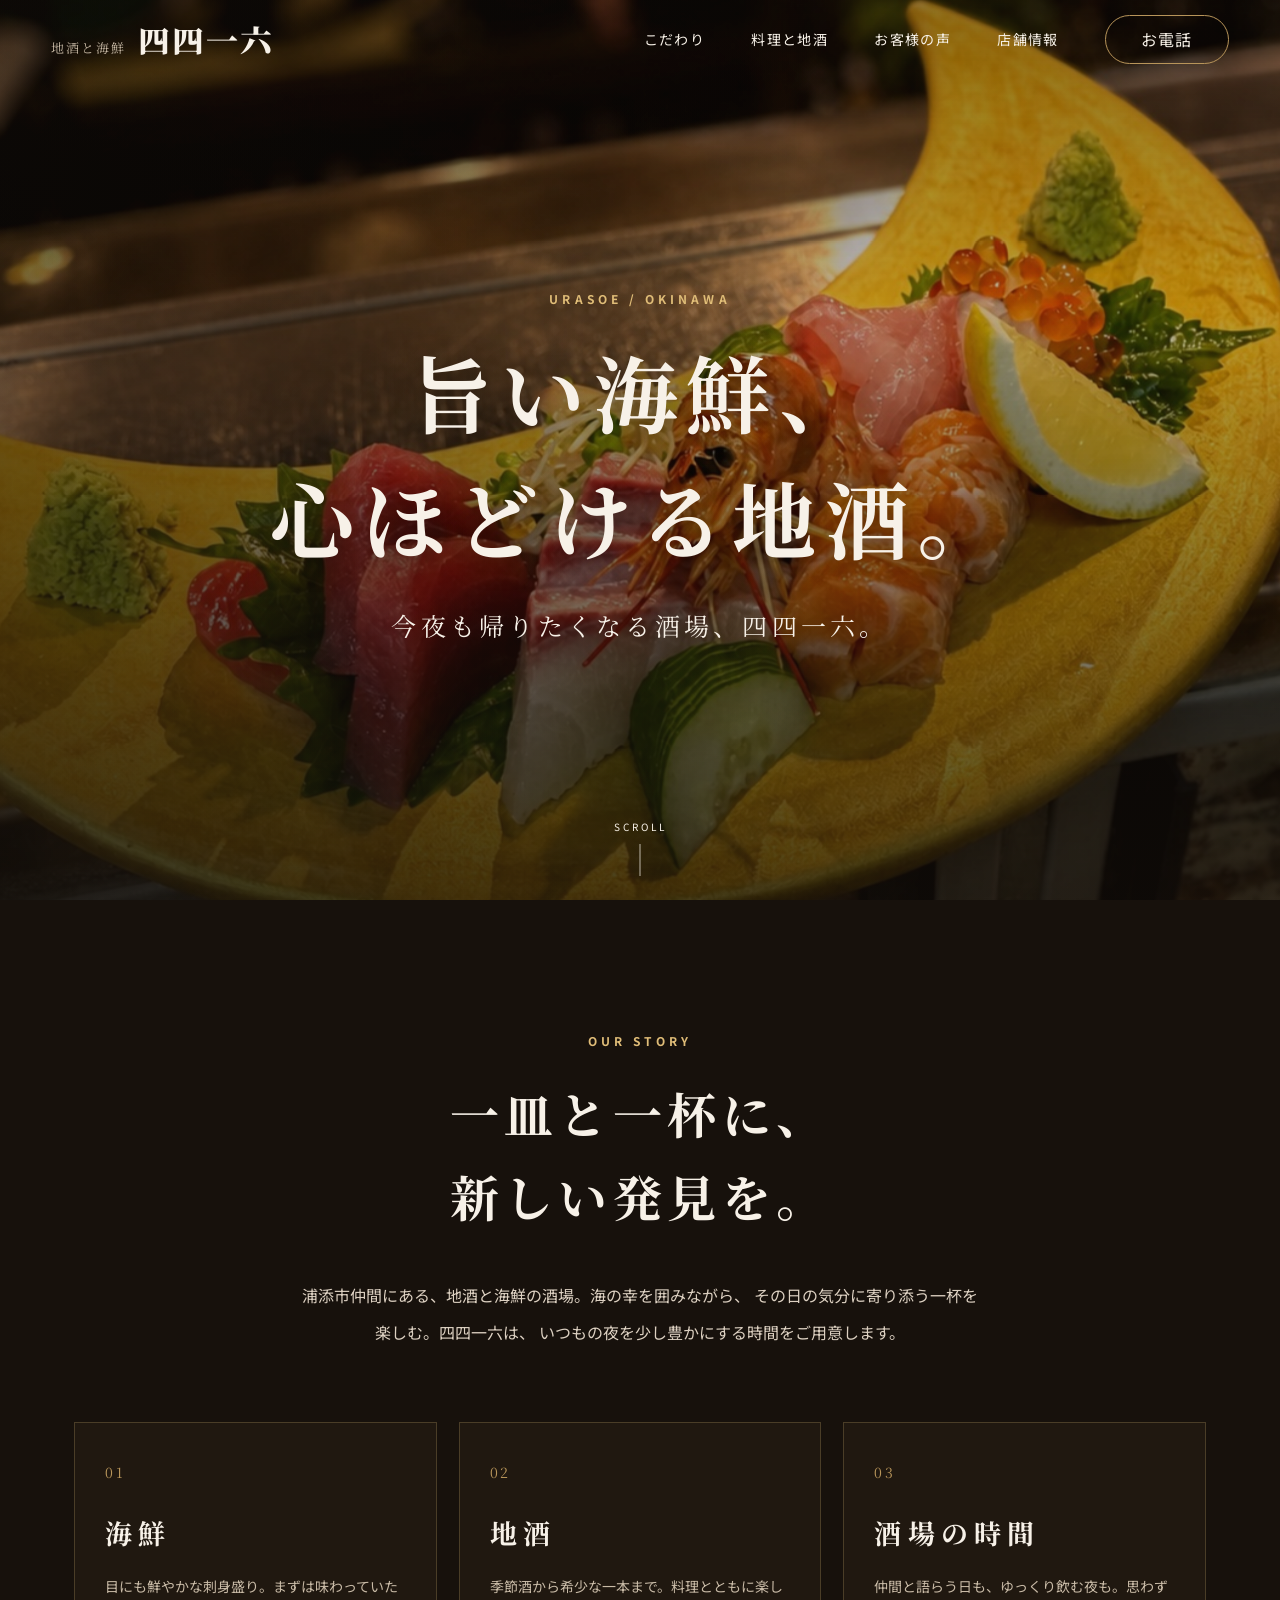
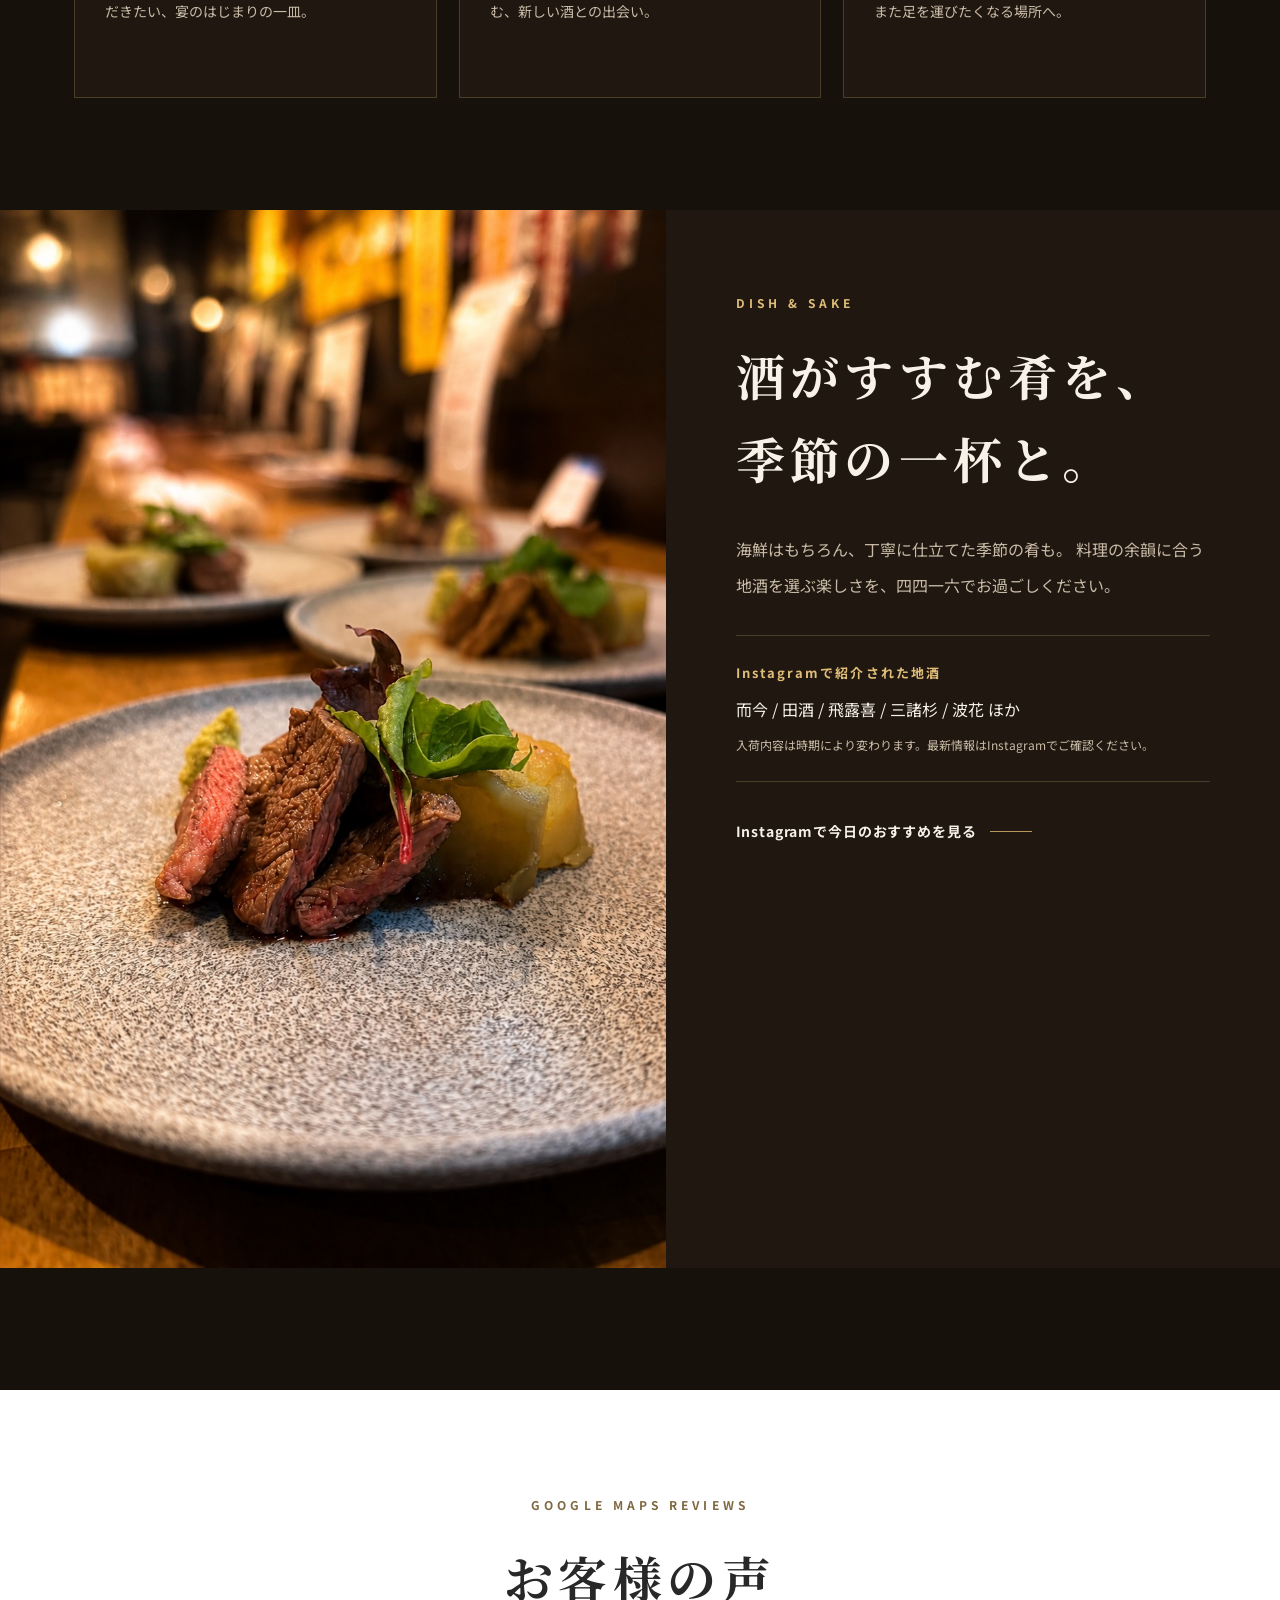
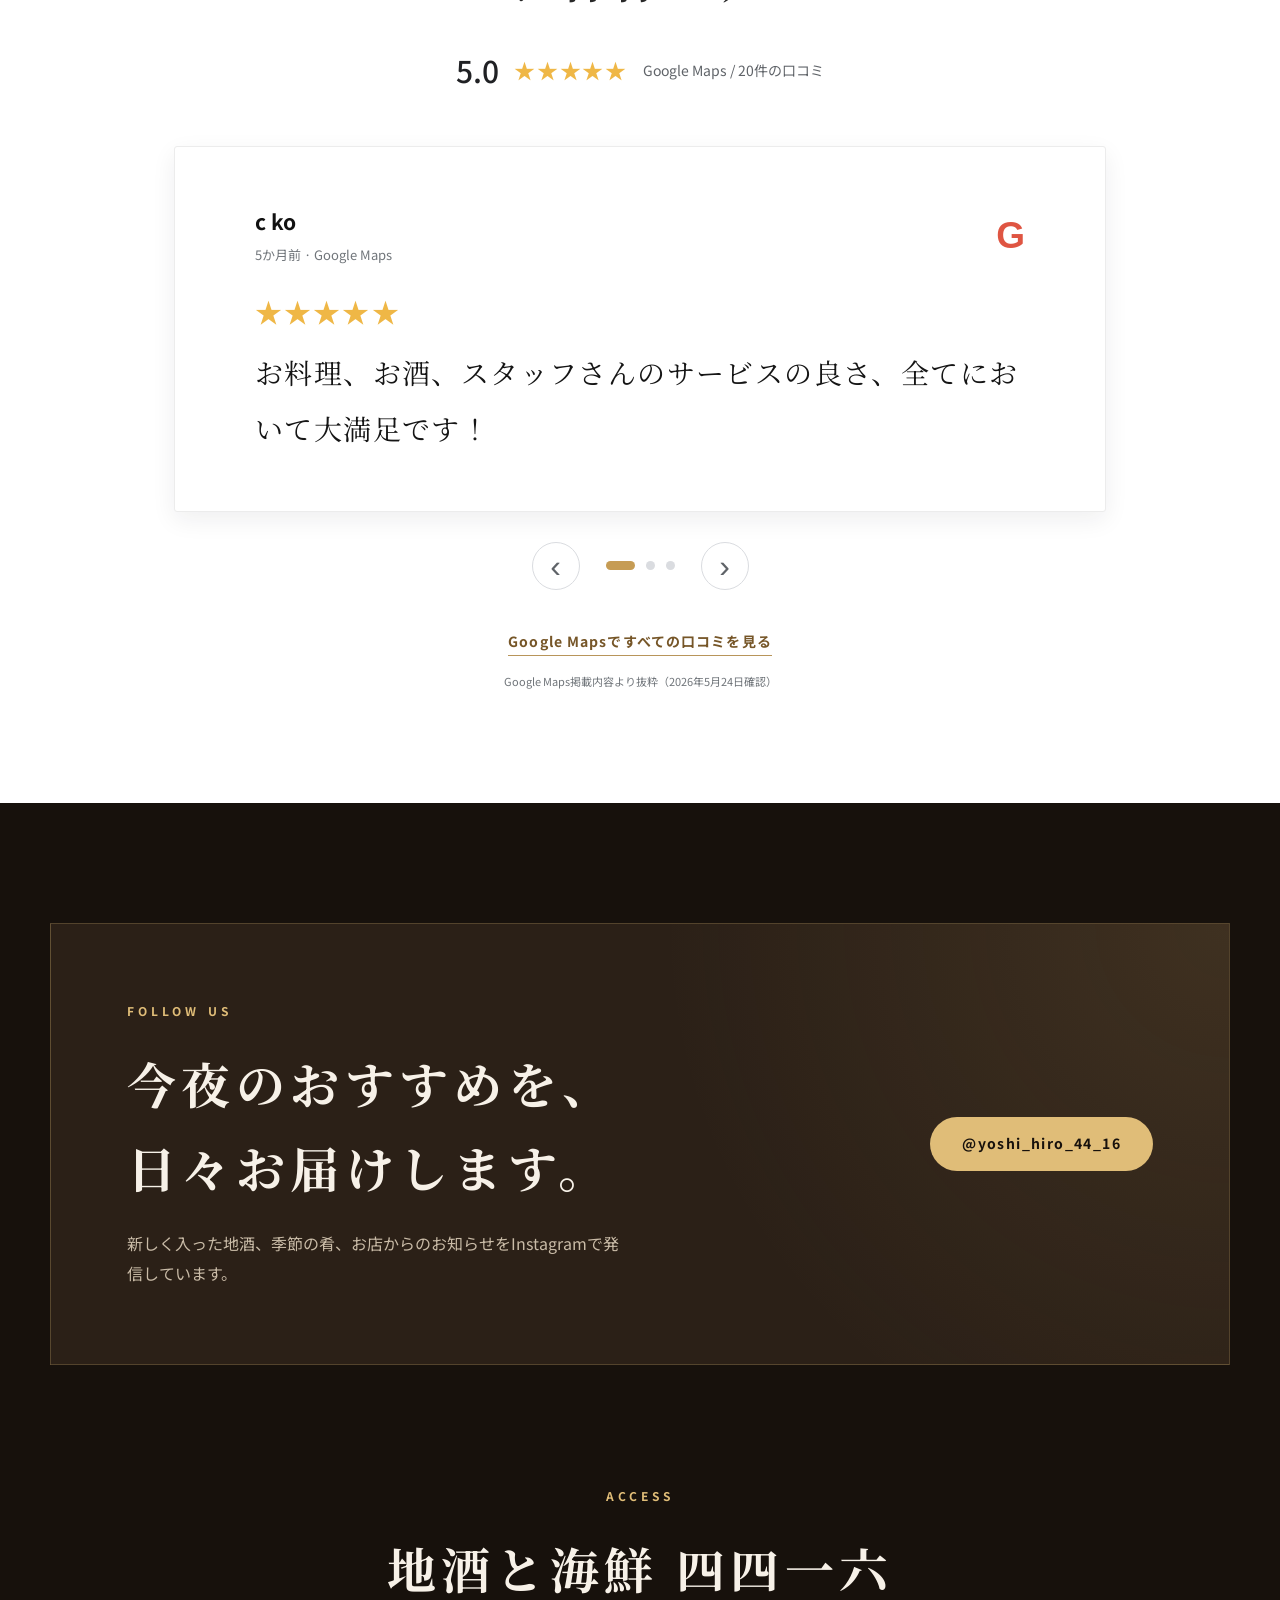
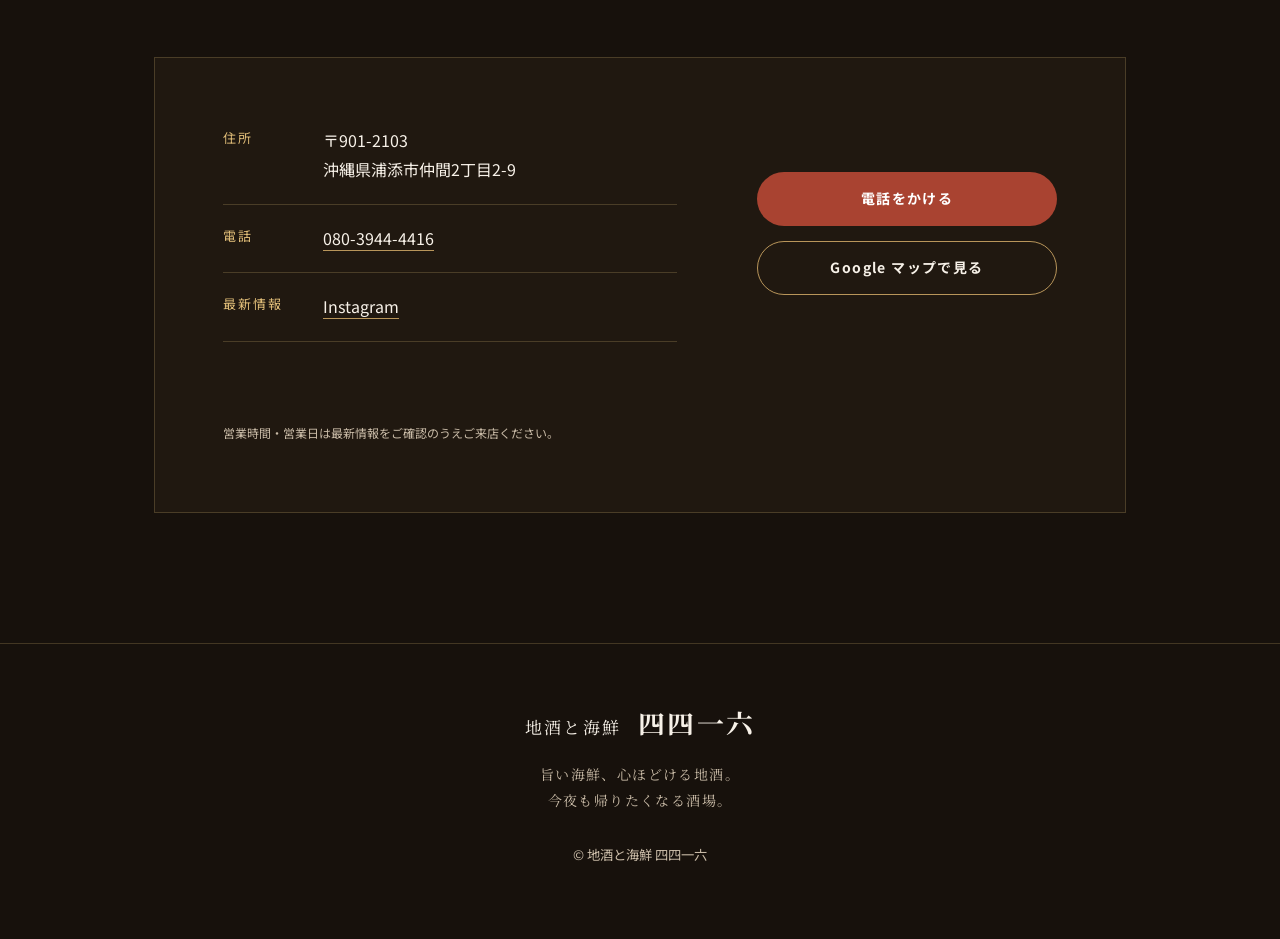
==== index.html @ d677a32a "Update index.html" ====
<!doctype html>
<html lang="ja">
  <head>
    <meta charset="utf-8">
    <meta name="viewport" content="width=device-width, initial-scale=1">
    <meta name="theme-color" content="#17110c">
    <meta
      name="description"
      content="沖縄県浦添市仲間の酒場、地酒と海鮮 四四一六。旨い海鮮、心ほどける地酒。今夜も帰りたくなる酒場。"
    >
    <title>地酒と海鮮 四四一六 | 浦添の酒場</title>
    <link rel="preconnect" href="https://fonts.googleapis.com">
    <link rel="preconnect" href="https://fonts.gstatic.com" crossorigin>
    <link
      href="https://fonts.googleapis.com/css2?family=Noto+Sans+JP:wght@400;500;700&family=Noto+Serif+JP:wght@500;700;900&display=swap"
      rel="stylesheet"
    >
    <link rel="stylesheet" href="styles.css">
    <script defer src="script.js"></script>
    <script type="application/ld+json">
      {
        "@context": "https://schema.org",
        "@type": "Restaurant",
        "name": "地酒と海鮮 四四一六",
        "telephone": "080-3944-4416",
        "address": {
          "@type": "PostalAddress",
          "postalCode": "901-2103",
          "addressRegion": "沖縄県",
          "addressLocality": "浦添市",
          "streetAddress": "仲間2丁目2-9"
        },
        "servesCuisine": ["居酒屋", "海鮮料理"],
        "sameAs": ["https://www.instagram.com/yoshi_hiro_44_16/"]
      }
    </script>
  </head>
  <body>
    <header class="site-header" data-header>
      <a class="brand" href="#top" aria-label="地酒と海鮮 四四一六 トップへ">
        <span class="brand-small">地酒と海鮮</span>
        <span class="brand-name">四四一六</span>
      </a>
      <nav class="desktop-nav" aria-label="主要メニュー">
        <a href="#kodawari">こだわり</a>
        <a href="#dish">料理と地酒</a>
        <a href="#reviews">お客様の声</a>
        <a href="#access">店舗情報</a>
      </nav>
      <a class="header-call" href="tel:08039444416">お電話</a>
    </header>

    <main id="top">
      <section class="hero" aria-label="地酒と海鮮 四四一六">
        <div class="hero-media" role="img" aria-label="海鮮の刺身盛り合わせ"></div>
        <div class="hero-overlay"></div>
        <div class="hero-content">
          <p class="hero-eyebrow">URASOE / OKINAWA</p>
          <h1>
            <span>旨い海鮮、</span>
            <span>心ほどける地酒。</span>
          </h1>
          <p class="hero-lead">
            今夜も帰りたくなる酒場、<br class="mobile-only">四四一六。
          </p>
        </div>
        <a class="scroll-cue" href="#kodawari">SCROLL<span></span></a>
      </section>

      <section class="intro" id="kodawari">
        <div class="section-heading reveal">
          <p class="overline">OUR STORY</p>
          <h2>一皿と一杯に、<br>新しい発見を。</h2>
        </div>
        <p class="intro-text reveal">
          浦添市仲間にある、地酒と海鮮の酒場。海の幸を囲みながら、
          その日の気分に寄り添う一杯を楽しむ。四四一六は、
          いつもの夜を少し豊かにする時間をご用意します。
        </p>
        <div class="promise-grid">
          <article class="promise reveal">
            <span class="promise-number">01</span>
            <h3>海鮮</h3>
            <p>目にも鮮やかな刺身盛り。まずは味わっていただきたい、宴のはじまりの一皿。</p>
          </article>
          <article class="promise reveal">
            <span class="promise-number">02</span>
            <h3>地酒</h3>
            <p>季節酒から希少な一本まで。料理とともに楽しむ、新しい酒との出会い。</p>
          </article>
          <article class="promise reveal">
            <span class="promise-number">03</span>
            <h3>酒場の時間</h3>
            <p>仲間と語らう日も、ゆっくり飲む夜も。思わずまた足を運びたくなる場所へ。</p>
          </article>
        </div>
      </section>

      <section class="signature" id="dish">
        <div class="signature-image reveal">
          <img src="feature-dish.jpg" alt="温かな店内で提供される季節の一皿" loading="lazy">
        </div>
        <div class="signature-copy reveal">
          <p class="overline">DISH & SAKE</p>
          <h2>酒がすすむ肴を、<br>季節の一杯と。</h2>
          <p>
            海鮮はもちろん、丁寧に仕立てた季節の肴も。
            料理の余韻に合う地酒を選ぶ楽しさを、四四一六でお過ごしください。
          </p>
          <div class="sake-note">
            <p class="note-title">Instagramで紹介された地酒</p>
            <p>而今 / 田酒 / 飛露喜 / 三諸杉 / 波花 ほか</p>
            <small>入荷内容は時期により変わります。最新情報はInstagramでご確認ください。</small>
          </div>
          <a
            class="text-link"
            href="https://www.instagram.com/yoshi_hiro_44_16/"
            target="_blank"
            rel="noreferrer"
          >Instagramで今日のおすすめを見る</a>
        </div>
      </section>

      <section class="reviews" id="reviews">
        <div class="section-heading reveal">
          <p class="overline">GOOGLE MAPS REVIEWS</p>
          <h2>お客様の声</h2>
          <div class="review-rating" aria-label="Google マップの評価 5.0、20件の口コミ">
            <strong>5.0</strong>
            <span class="stars" aria-hidden="true">★★★★★</span>
            <span>Google Maps / 20件の口コミ</span>
          </div>
        </div>
        <div class="review-carousel reveal" data-carousel>
          <div class="review-slides" aria-live="polite">
            <article class="review-card is-active" data-slide aria-hidden="false">
              <div class="review-card-header">
                <div>
                  <p class="reviewer">c ko</p>
                  <p class="review-meta">5か月前 · Google Maps</p>
                </div>
                <span class="google-mark" aria-label="Google">G</span>
              </div>
              <p class="review-stars" aria-label="5つ星">★★★★★</p>
              <blockquote>
                お料理、お酒、スタッフさんのサービスの良さ、全てにおいて大満足です！
              </blockquote>
            </article>
            <article class="review-card" data-slide aria-hidden="true">
              <div class="review-card-header">
                <div>
                  <p class="reviewer">N S</p>
                  <p class="review-meta">4か月前 · Google Maps</p>
                </div>
                <span class="google-mark" aria-label="Google">G</span>
              </div>
              <p class="review-stars" aria-label="5つ星">★★★★★</p>
              <blockquote>
                食事がどれも美味しく接客もとても良かったです。日本酒がたくさん揃えてあり、日本酒が好きな方にもお勧めできそうです。
              </blockquote>
            </article>
            <article class="review-card" data-slide aria-hidden="true">
              <div class="review-card-header">
                <div>
                  <p class="reviewer">haiw erhr</p>
                  <p class="review-meta">最終編集: 4か月前 · Google Maps</p>
                </div>
                <span class="google-mark" aria-label="Google">G</span>
              </div>
              <p class="review-stars" aria-label="5つ星">★★★★★</p>
              <blockquote>
                刺身が熟成されてて旨味が引き出されている。天麩羅はサクサク。旬の筍が美味しかった。
              </blockquote>
            </article>
          </div>
          <div class="review-controls">
            <button class="review-arrow" type="button" data-prev aria-label="前の口コミを表示">‹</button>
            <div class="review-dots" aria-label="口コミスライド">
              <button class="review-dot is-active" type="button" data-dot="0" aria-label="1件目の口コミ" aria-current="true"></button>
              <button class="review-dot" type="button" data-dot="1" aria-label="2件目の口コミ"></button>
              <button class="review-dot" type="button" data-dot="2" aria-label="3件目の口コミ"></button>
            </div>
            <button class="review-arrow" type="button" data-next aria-label="次の口コミを表示">›</button>
          </div>
          <a
            class="review-map-link"
            href="https://www.google.com/maps/search/?api=1&query=%E5%9C%B0%E9%85%92%E3%81%A8%E6%B5%B7%E9%AE%AE%20%E5%9B%9B%E5%9B%9B%E4%B8%80%E5%85%AD%20%E6%B2%96%E7%B8%84%E7%9C%8C%E6%B5%A6%E6%B7%BB%E5%B8%82%E4%BB%B2%E9%96%932%E4%B8%81%E7%9B%AE2-9"
            target="_blank"
            rel="noreferrer"
          >Google Mapsですべての口コミを見る</a>
          <p class="review-source">Google Maps掲載内容より抜粋（2026年5月24日確認）</p>
        </div>
      </section>

      <section class="instagram-band">
        <div class="band-copy reveal">
          <p class="overline">FOLLOW US</p>
          <h2>今夜のおすすめを、<br>日々お届けします。</h2>
          <p>新しく入った地酒、季節の肴、お店からのお知らせをInstagramで発信しています。</p>
        </div>
        <a
          class="button instagram reveal"
          href="https://www.instagram.com/yoshi_hiro_44_16/"
          target="_blank"
          rel="noreferrer"
        >@yoshi_hiro_44_16</a>
      </section>

      <section class="access" id="access">
        <div class="section-heading reveal">
          <p class="overline">ACCESS</p>
          <h2>地酒と海鮮 四四一六</h2>
        </div>
        <div class="access-card reveal">
          <dl>
            <div>
              <dt>住所</dt>
              <dd>〒901-2103<br>沖縄県浦添市仲間2丁目2-9</dd>
            </div>
            <div>
              <dt>電話</dt>
              <dd><a href="tel:08039444416">080-3944-4416</a></dd>
            </div>
            <div>
              <dt>最新情報</dt>
              <dd>
                <a href="https://www.instagram.com/yoshi_hiro_44_16/" target="_blank" rel="noreferrer">
                  Instagram
                </a>
              </dd>
            </div>
          </dl>
          <div class="access-actions">
            <a class="button primary" href="tel:08039444416">電話をかける</a>
            <a
              class="button outline"
              href="https://www.google.com/maps/search/?api=1&query=%E5%9C%B0%E9%85%92%E3%81%A8%E6%B5%B7%E9%AE%AE%20%E5%9B%9B%E5%9B%9B%E4%B8%80%E5%85%AD%20%E6%B2%96%E7%B8%84%E7%9C%8C%E6%B5%A6%E6%B7%BB%E5%B8%82%E4%BB%B2%E9%96%932%E4%B8%81%E7%9B%AE2-9"
              target="_blank"
              rel="noreferrer"
            >Google マップで見る</a>
          </div>
          <p class="access-note">営業時間・営業日は最新情報をご確認のうえご来店ください。</p>
        </div>
      </section>
    </main>

    <footer class="site-footer">
      <p class="footer-brand">地酒と海鮮 <strong>四四一六</strong></p>
      <p>旨い海鮮、心ほどける地酒。<br>今夜も帰りたくなる酒場。</p>
      <small>&copy; 地酒と海鮮 四四一六</small>
    </footer>

    <div class="mobile-dock" aria-label="お問い合わせ">
      <a href="tel:08039444416">電話する</a>
      <a
        href="https://www.google.com/maps/search/?api=1&query=%E5%9C%B0%E9%85%92%E3%81%A8%E6%B5%B7%E9%AE%AE%20%E5%9B%9B%E5%9B%9B%E4%B8%80%E5%85%AD%20%E6%B2%96%E7%B8%84%E7%9C%8C%E6%B5%A6%E6%B7%BB%E5%B8%82%E4%BB%B2%E9%96%932%E4%B8%81%E7%9B%AE2-9"
        target="_blank"
        rel="noreferrer"
      >地図</a>
      <a href="https://www.instagram.com/yoshi_hiro_44_16/" target="_blank" rel="noreferrer">Instagram</a>
    </div>
  </body>
</html>
---- styles.css ----
@charset "UTF-8";

:root {
  --ink: #f7f1e8;
  --ink-muted: #c9bba7;
  --night: #17110c;
  --night-soft: #201810;
  --panel: #2b2017;
  --gold: #b8955a;
  --gold-light: #e0bd78;
  --vermilion: #a94331;
  --line: rgba(224, 189, 120, 0.22);
  --serif: "Noto Serif JP", "Hiragino Mincho ProN", serif;
  --sans: "Noto Sans JP", "Hiragino Kaku Gothic ProN", sans-serif;
}

* {
  box-sizing: border-box;
}

html {
  scroll-behavior: smooth;
}

body {
  margin: 0;
  color: var(--ink);
  background: var(--night);
  font-family: var(--sans);
  line-height: 1.85;
}

a {
  color: inherit;
  text-decoration: none;
}

img {
  display: block;
  max-width: 100%;
}

.site-header {
  position: fixed;
  top: 0;
  left: 0;
  z-index: 30;
  display: flex;
  align-items: center;
  justify-content: space-between;
  width: 100%;
  height: 80px;
  padding: 0 clamp(20px, 4vw, 54px);
  border-bottom: 1px solid transparent;
  transition: background 260ms ease, border-color 260ms ease;
}

.site-header.is-scrolled {
  background: rgba(23, 17, 12, 0.93);
  border-color: var(--line);
  backdrop-filter: blur(12px);
}

.brand {
  display: flex;
  align-items: baseline;
  gap: 12px;
  font-family: var(--serif);
  letter-spacing: 0.12em;
}

.brand-small {
  font-size: 13px;
  color: var(--ink-muted);
}

.brand-name {
  font-size: clamp(25px, 3vw, 32px);
  font-weight: 900;
}

.desktop-nav {
  display: flex;
  gap: clamp(24px, 4vw, 46px);
  margin-left: auto;
  margin-right: clamp(22px, 4vw, 46px);
  font-size: 14px;
  letter-spacing: 0.1em;
}

.desktop-nav a {
  position: relative;
}

.desktop-nav a::after {
  position: absolute;
  right: 0;
  bottom: -8px;
  left: 0;
  height: 1px;
  content: "";
  background: var(--gold-light);
  transform: scaleX(0);
  transform-origin: left;
  transition: transform 180ms ease;
}

.desktop-nav a:hover::after,
.desktop-nav a:focus-visible::after {
  transform: scaleX(1);
}

.header-call {
  min-width: 124px;
  padding: 9px 20px;
  text-align: center;
  letter-spacing: 0.08em;
  border: 1px solid var(--gold);
  border-radius: 999px;
  transition: background 180ms ease;
}

.header-call:hover,
.header-call:focus-visible {
  background: rgba(184, 149, 90, 0.18);
}

.hero {
  position: relative;
  display: grid;
  min-height: 100svh;
  place-items: center;
  overflow: hidden;
}

.hero-media,
.hero-overlay {
  position: absolute;
  inset: 0;
}

.hero-media {
  background-image: url("hero-sashimi.jpg");
  background-repeat: no-repeat;
  background-position: center 67%;
  background-size: cover;
  transform: scale(1.03);
  animation: hero-zoom 14s ease-out forwards;
}

.hero-overlay {
  background:
    linear-gradient(180deg, rgba(18, 13, 9, 0.48) 0%, rgba(18, 13, 9, 0.27) 34%, rgba(18, 13, 9, 0.75) 100%),
    linear-gradient(90deg, rgba(18, 13, 9, 0.4), transparent 65%);
}

@keyframes hero-zoom {
  from { transform: scale(1.09); }
  to { transform: scale(1.03); }
}

.hero-content {
  position: relative;
  z-index: 2;
  width: min(1160px, calc(100% - 48px));
  padding-top: 74px;
  text-align: center;
}

.hero-eyebrow,
.overline {
  margin: 0 0 20px;
  color: var(--gold-light);
  font-size: 12px;
  font-weight: 700;
  letter-spacing: 0.34em;
}

.hero h1 {
  display: flex;
  flex-direction: column;
  gap: 4px;
  margin: 0;
  font-family: var(--serif);
  font-size: clamp(42px, 7.1vw, 84px);
  font-weight: 700;
  letter-spacing: 0.1em;
  line-height: 1.45;
  text-shadow: 0 4px 28px rgba(0, 0, 0, 0.46);
}

.hero-lead {
  margin: 24px 0 38px;
  font-family: var(--serif);
  font-size: clamp(18px, 2vw, 25px);
  letter-spacing: 0.17em;
}

.hero-actions {
  display: flex;
  justify-content: center;
  gap: 14px;
}

.button {
  display: inline-flex;
  align-items: center;
  justify-content: center;
  min-height: 54px;
  padding: 0 31px;
  font-size: 14px;
  font-weight: 700;
  letter-spacing: 0.1em;
  border: 1px solid transparent;
  border-radius: 999px;
  transition: transform 180ms ease, background 180ms ease, border-color 180ms ease;
}

.button:hover,
.button:focus-visible {
  transform: translateY(-2px);
}

.button.primary {
  color: white;
  background: var(--vermilion);
}

.button.primary:hover,
.button.primary:focus-visible {
  background: #bf533c;
}

.button.secondary {
  border-color: rgba(247, 241, 232, 0.64);
  background: rgba(15, 12, 9, 0.26);
}

.button.secondary:hover,
.button.secondary:focus-visible {
  background: rgba(15, 12, 9, 0.5);
}

.scroll-cue {
  position: absolute;
  bottom: 24px;
  left: 50%;
  z-index: 2;
  display: flex;
  flex-direction: column;
  gap: 8px;
  align-items: center;
  font-size: 10px;
  letter-spacing: 0.3em;
  transform: translateX(-50%);
}

.scroll-cue span {
  width: 1px;
  height: 32px;
  background: var(--ink);
  opacity: 0.72;
}

.intro {
  max-width: 1180px;
  padding: clamp(76px, 11vw, 130px) 24px clamp(70px, 9vw, 112px);
  margin: 0 auto;
}

#kodawari,
#dish,
#reviews,
#access {
  scroll-margin-top: 92px;
}

.section-heading {
  text-align: center;
}

.section-heading h2,
.signature-copy h2,
.band-copy h2 {
  margin: 0;
  font-family: var(--serif);
  font-size: clamp(31px, 4.5vw, 49px);
  letter-spacing: 0.11em;
  line-height: 1.7;
}

.intro-text {
  max-width: 680px;
  margin: 38px auto 70px;
  color: #ddd1c2;
  font-size: 16px;
  line-height: 2.35;
  text-align: center;
}

.promise-grid {
  display: grid;
  grid-template-columns: repeat(3, 1fr);
  gap: 22px;
}

.promise {
  min-height: 276px;
  padding: 34px 30px;
  border: 1px solid var(--line);
  background: var(--night-soft);
}

.promise-number {
  color: var(--gold);
  font-family: var(--serif);
  font-size: 14px;
  letter-spacing: 0.18em;
}

.promise h3 {
  margin: 21px 0 16px;
  font-family: var(--serif);
  font-size: 27px;
  letter-spacing: 0.23em;
}

.promise p {
  margin: 0;
  color: var(--ink-muted);
  font-size: 14px;
}

.signature {
  display: grid;
  grid-template-columns: minmax(300px, 52%) minmax(320px, 48%);
  align-items: stretch;
  max-width: 1320px;
  margin: 0 auto clamp(72px, 10vw, 122px);
  background: var(--night-soft);
}

.signature-image img {
  width: 100%;
  height: 100%;
  min-height: 700px;
  object-fit: cover;
  object-position: center 54%;
}

.signature-copy {
  padding: clamp(46px, 7vw, 82px) clamp(34px, 6vw, 70px);
}

.signature-copy > p:not(.overline) {
  margin: 30px 0;
  color: var(--ink-muted);
  line-height: 2.25;
}

.sake-note {
  padding: 25px 0;
  margin: 32px 0 34px;
  border-top: 1px solid var(--line);
  border-bottom: 1px solid var(--line);
}

.sake-note p {
  margin: 0 0 10px;
}

.sake-note .note-title {
  color: var(--gold-light);
  font-size: 13px;
  font-weight: 700;
  letter-spacing: 0.16em;
}

.sake-note small {
  display: block;
  color: var(--ink-muted);
  font-size: 12px;
  line-height: 1.8;
}

.text-link {
  display: inline-flex;
  align-items: center;
  gap: 14px;
  font-size: 14px;
  font-weight: 700;
  letter-spacing: 0.06em;
}

.text-link::after {
  width: 42px;
  height: 1px;
  content: "";
  background: var(--gold);
  transition: width 180ms ease;
}

.text-link:hover::after {
  width: 58px;
}

.instagram-band {
  display: flex;
  gap: 32px;
  align-items: center;
  justify-content: space-between;
  max-width: 1180px;
  padding: clamp(48px, 7vw, 76px);
  margin: 0 auto clamp(75px, 10vw, 120px);
  border: 1px solid var(--line);
  background:
    radial-gradient(circle at top right, rgba(184, 149, 90, 0.14), transparent 45%),
    var(--panel);
}

.band-copy p:not(.overline) {
  max-width: 500px;
  margin: 20px 0 0;
  color: var(--ink-muted);
}

.button.instagram {
  flex-shrink: 0;
  color: var(--night);
  background: var(--gold-light);
}

.reviews {
  max-width: none;
  padding: clamp(72px, 10vw, 104px) 24px clamp(76px, 11vw, 112px);
  margin: 0 0 clamp(75px, 10vw, 120px);
  color: #202124;
  background: #fff;
}

.reviews .overline {
  color: #806842;
}

.reviews .section-heading h2 {
  color: #282828;
}

.review-carousel {
  max-width: 932px;
  margin: 0 auto;
  text-align: center;
}

.review-rating {
  display: flex;
  gap: 15px;
  align-items: center;
  justify-content: center;
  margin: 24px 0 47px;
  color: #5f6368;
  font-size: 14px;
}

.review-rating strong {
  color: #202124;
  font-size: 30px;
  font-weight: 500;
}

.stars {
  color: #efb746;
  font-size: 21px;
  letter-spacing: 0.08em;
}

.review-slides {
  position: relative;
  min-height: 358px;
}

.review-card {
  position: absolute;
  inset: 0;
  visibility: hidden;
  padding: clamp(32px, 6vw, 55px) clamp(27px, 8vw, 80px);
  text-align: left;
  color: #202124;
  border: 1px solid #ececec;
  border-radius: 3px;
  background: #fff;
  box-shadow: 0 8px 25px rgba(32, 33, 36, 0.07);
  opacity: 0;
  transform: translateX(22px);
  transition: opacity 360ms ease, transform 360ms ease, visibility 360ms;
}

.review-card.is-active {
  position: relative;
  visibility: visible;
  opacity: 1;
  transform: translateX(0);
}

.review-card-header {
  display: flex;
  align-items: flex-start;
  justify-content: space-between;
}

.reviewer {
  margin: 0 0 3px;
  color: #111;
  font-size: 21px;
  font-weight: 700;
}

.review-meta {
  margin: 0;
  color: #70757a;
  font-size: 13px;
}

.google-mark {
  color: #df5542;
  font-family: Arial, sans-serif;
  font-size: 37px;
  font-weight: 700;
}

.review-stars {
  margin: 28px 0 19px;
  color: #efb746;
  font-size: 27px;
  letter-spacing: 0.08em;
  line-height: 1;
}

.review-card blockquote {
  margin: 0;
  font-family: var(--serif);
  font-size: clamp(20px, 2.7vw, 28px);
  letter-spacing: 0.05em;
  line-height: 2;
  color: #151515;
}

.review-controls {
  display: flex;
  gap: 26px;
  align-items: center;
  justify-content: center;
  margin-top: 30px;
}

.review-arrow {
  width: 48px;
  height: 48px;
  color: #5f6368;
  font-size: 32px;
  line-height: 1;
  cursor: pointer;
  border: 1px solid #dadce0;
  border-radius: 50%;
  background: transparent;
  transition: border-color 180ms ease, color 180ms ease;
}

.review-arrow:hover,
.review-arrow:focus-visible {
  color: #b18447;
  border-color: #b8955a;
}

.review-dots {
  display: flex;
  gap: 11px;
}

.review-dot {
  width: 9px;
  height: 9px;
  padding: 0;
  cursor: pointer;
  border: 0;
  border-radius: 50%;
  background: #dadce0;
  transition: width 180ms ease, background 180ms ease;
}

.review-dot.is-active {
  width: 29px;
  border-radius: 10px;
  background: #c69c54;
}

.review-map-link {
  display: inline-flex;
  margin-top: 39px;
  color: #765628;
  font-size: 14px;
  font-weight: 700;
  letter-spacing: 0.08em;
  border-bottom: 1px solid #b8955a;
}

.review-source {
  margin: 15px 0 0;
  color: #70757a;
  font-size: 11px;
}

.access {
  max-width: 1020px;
  padding: 0 24px clamp(76px, 11vw, 130px);
  margin: 0 auto;
}

.access-card {
  display: grid;
  grid-template-columns: 1fr 300px;
  gap: clamp(34px, 7vw, 80px);
  padding: clamp(36px, 7vw, 68px);
  margin-top: 46px;
  border: 1px solid var(--line);
  background: var(--night-soft);
}

.access-card dl {
  margin: 0;
}

.access-card dl div {
  display: grid;
  grid-template-columns: 100px 1fr;
  padding: 19px 0;
  border-bottom: 1px solid var(--line);
}

.access-card dl div:first-child {
  padding-top: 0;
}

.access-card dt {
  color: var(--gold-light);
  font-size: 13px;
  letter-spacing: 0.16em;
}

.access-card dd {
  margin: 0;
}

.access-card dd a {
  border-bottom: 1px solid var(--gold);
}

.access-actions {
  display: flex;
  flex-direction: column;
  gap: 15px;
  justify-content: center;
}

.button.outline {
  border-color: var(--gold);
}

.access-note {
  grid-column: 1 / -1;
  margin: 0;
  color: var(--ink-muted);
  font-size: 12px;
}

.site-footer {
  padding: 54px 24px 70px;
  color: var(--ink-muted);
  text-align: center;
  border-top: 1px solid var(--line);
}

.footer-brand {
  margin: 0 0 14px;
  color: var(--ink);
  font-family: var(--serif);
  font-size: 17px;
  letter-spacing: 0.14em;
}

.footer-brand strong {
  margin-left: 10px;
  font-size: 27px;
}

.site-footer p:not(.footer-brand) {
  margin: 0 0 25px;
  font-family: var(--serif);
  font-size: 14px;
  letter-spacing: 0.1em;
}

.mobile-dock,
.mobile-only {
  display: none;
}

.reveal {
  opacity: 0;
  transform: translateY(24px);
  transition: opacity 700ms ease, transform 700ms ease;
}

.reveal.is-visible {
  opacity: 1;
  transform: translateY(0);
}

@media (max-width: 840px) {
  body {
    padding-bottom: 64px;
  }

  .site-header {
    height: 64px;
    padding: 0 18px;
  }

  .brand {
    gap: 8px;
  }

  .brand-small {
    font-size: 10px;
  }

  .brand-name {
    font-size: 23px;
  }

  .desktop-nav,
  .header-call {
    display: none;
  }

  .hero-content {
    padding-top: 88px;
  }

  .hero-media {
    background-position: 57% center;
  }

  .hero h1 {
    gap: 8px;
    font-size: clamp(34px, 9.8vw, 48px);
    letter-spacing: 0.06em;
    line-height: 1.5;
  }

  .hero-lead {
    font-size: 17px;
    letter-spacing: 0.14em;
    line-height: 2;
  }

  .hero-actions {
    flex-direction: column;
    max-width: 270px;
    margin: 0 auto;
  }

  .scroll-cue {
    display: none;
  }

  .mobile-only {
    display: inline;
  }

  .intro-text {
    margin-bottom: 45px;
    text-align: left;
  }

  .promise-grid,
  .signature,
  .access-card {
    display: block;
  }

  .promise {
    min-height: unset;
    margin-bottom: 14px;
  }

  .signature {
    margin-bottom: 68px;
  }

  .signature-image img {
    min-height: 0;
    max-height: 590px;
  }

  .signature-copy {
    padding: 42px 24px 50px;
  }

  .instagram-band {
    display: block;
    padding: 42px 24px;
    margin-right: 18px;
    margin-left: 18px;
  }

  .instagram-band .button {
    width: 100%;
    margin-top: 30px;
  }

  .review-rating {
    flex-wrap: wrap;
    gap: 7px 12px;
    margin-bottom: 31px;
  }

  .review-rating span:last-child {
    flex-basis: 100%;
  }

  .review-slides {
    min-height: 399px;
  }

  .review-card {
    padding: 29px 22px 34px;
  }

  .reviewer {
    font-size: 18px;
  }

  .review-stars {
    margin: 25px 0 17px;
    font-size: 23px;
  }

  .review-card blockquote {
    font-size: 19px;
    line-height: 1.95;
  }

  .review-controls {
    margin-top: 22px;
  }

  .review-map-link {
    margin-top: 31px;
    font-size: 13px;
  }

  .access-card {
    padding: 30px 22px;
    margin-top: 32px;
  }

  .access-card dl div {
    grid-template-columns: 1fr;
    gap: 7px;
  }

  .access-actions {
    margin-top: 30px;
  }

  .access-note {
    margin-top: 24px;
  }

  .mobile-dock {
    position: fixed;
    right: 0;
    bottom: 0;
    left: 0;
    z-index: 40;
    display: grid;
    grid-template-columns: repeat(3, 1fr);
    height: 64px;
    background: #f4eadb;
  }

  .mobile-dock a {
    display: flex;
    align-items: center;
    justify-content: center;
    color: var(--night);
    font-size: 13px;
    font-weight: 700;
    border-right: 1px solid rgba(23, 17, 12, 0.13);
  }

  .mobile-dock a:first-child {
    color: white;
    background: var(--vermilion);
  }
}

@media (prefers-reduced-motion: reduce) {
  *,
  *::before,
  *::after {
    animation: none !important;
    scroll-behavior: auto !important;
    transition: none !important;
  }

  .reveal {
    opacity: 1;
    transform: none;
  }
}
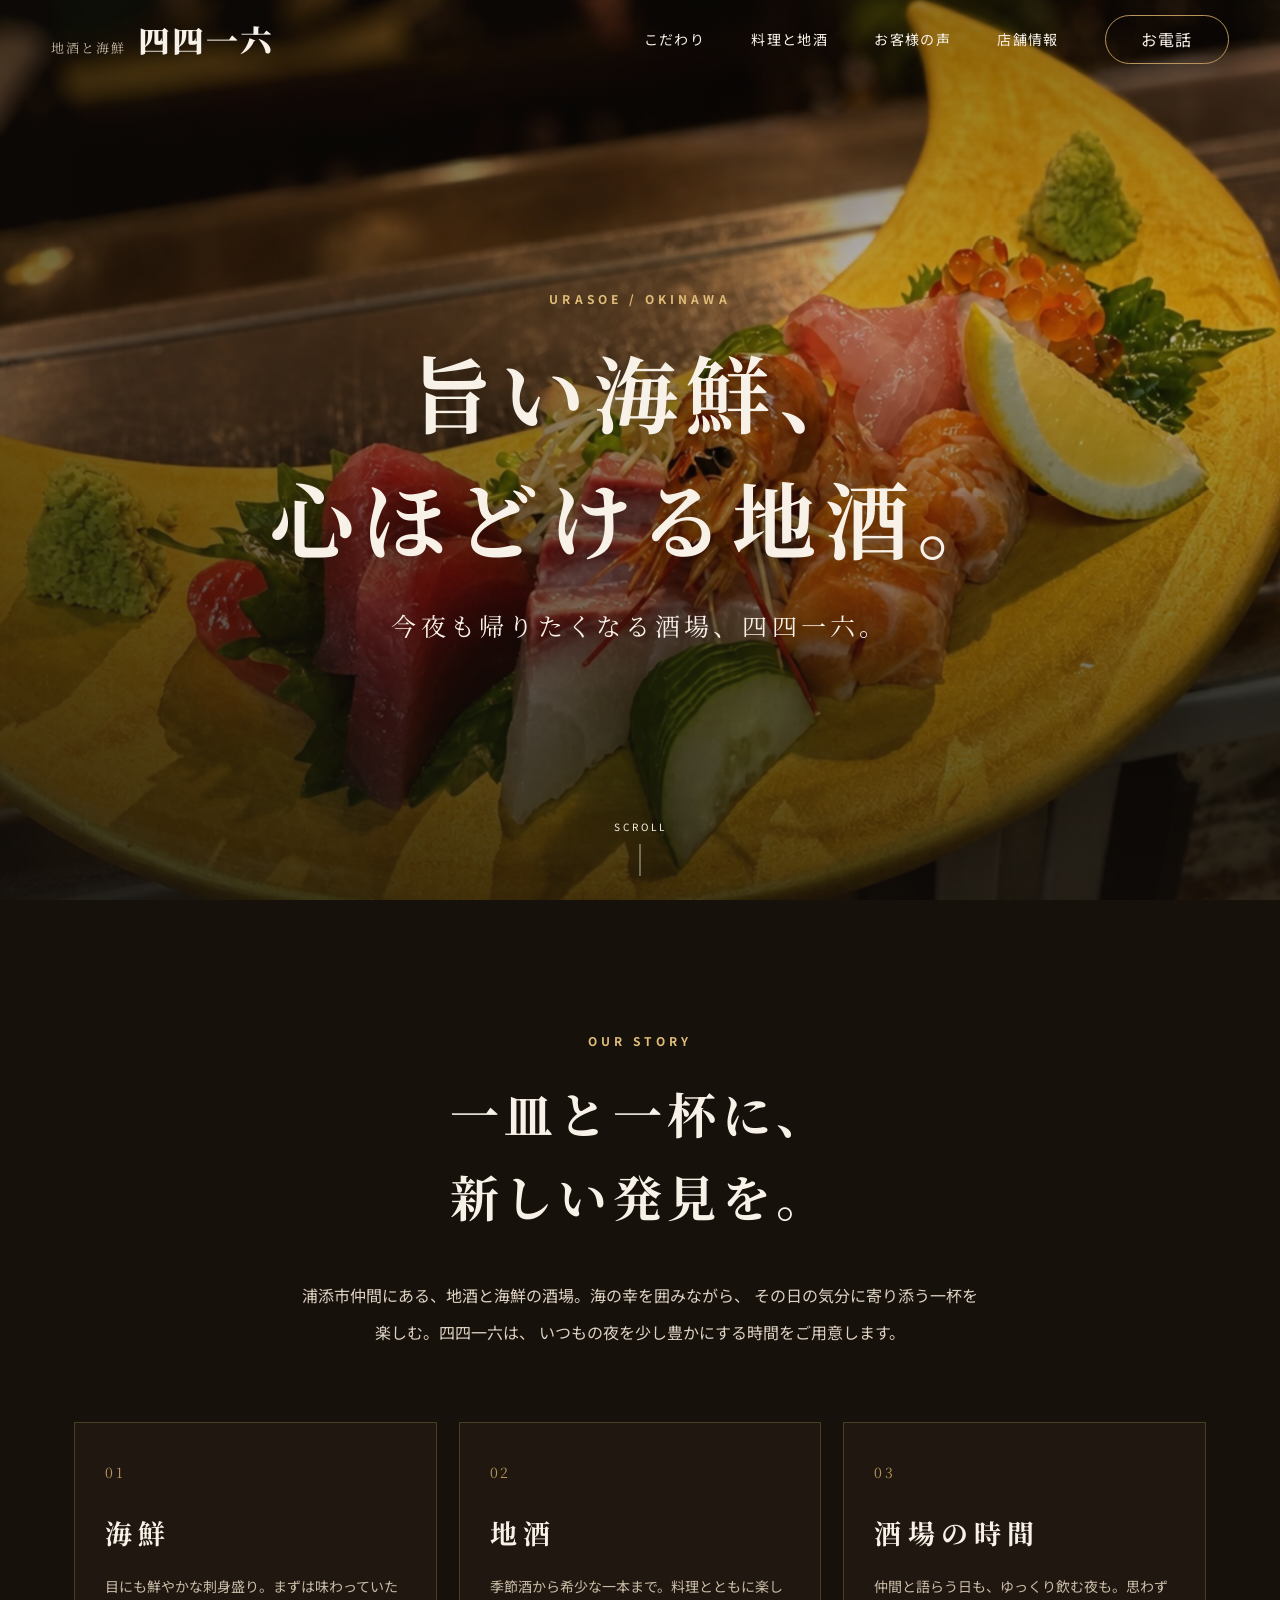
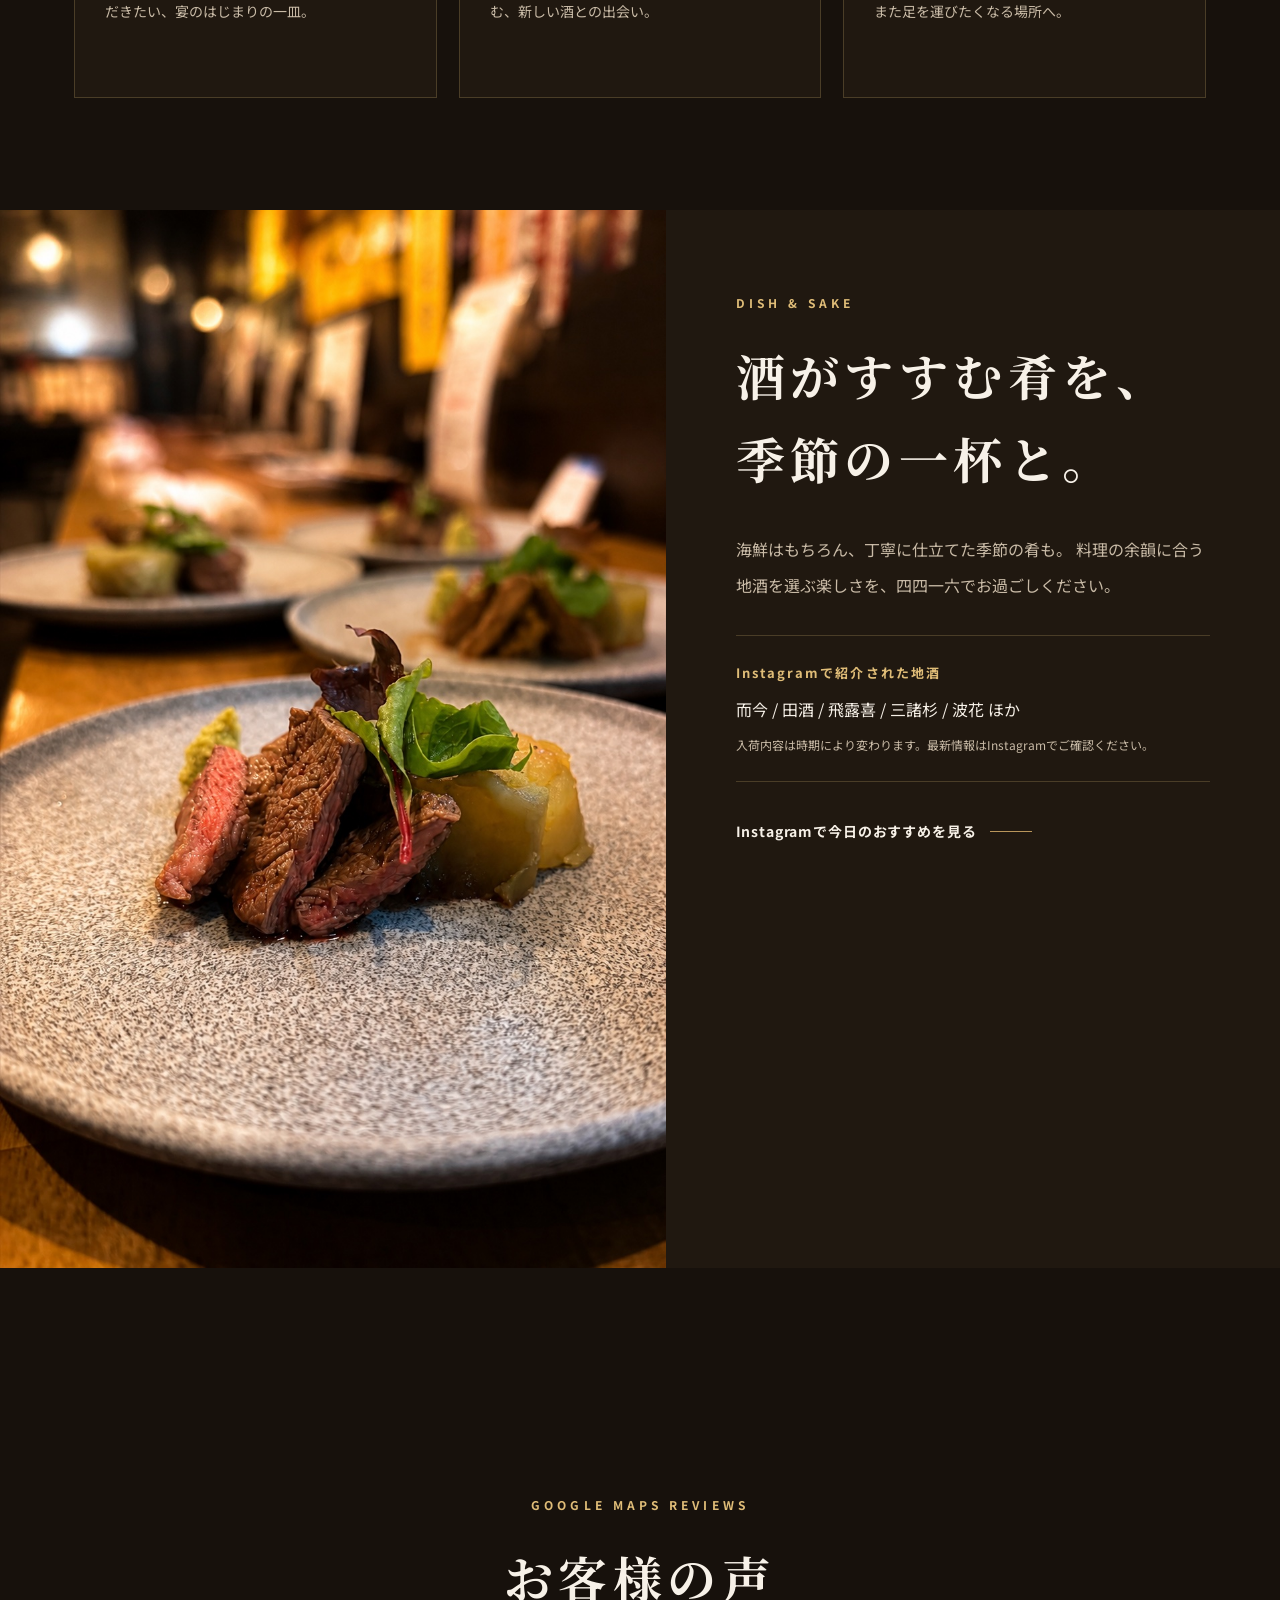
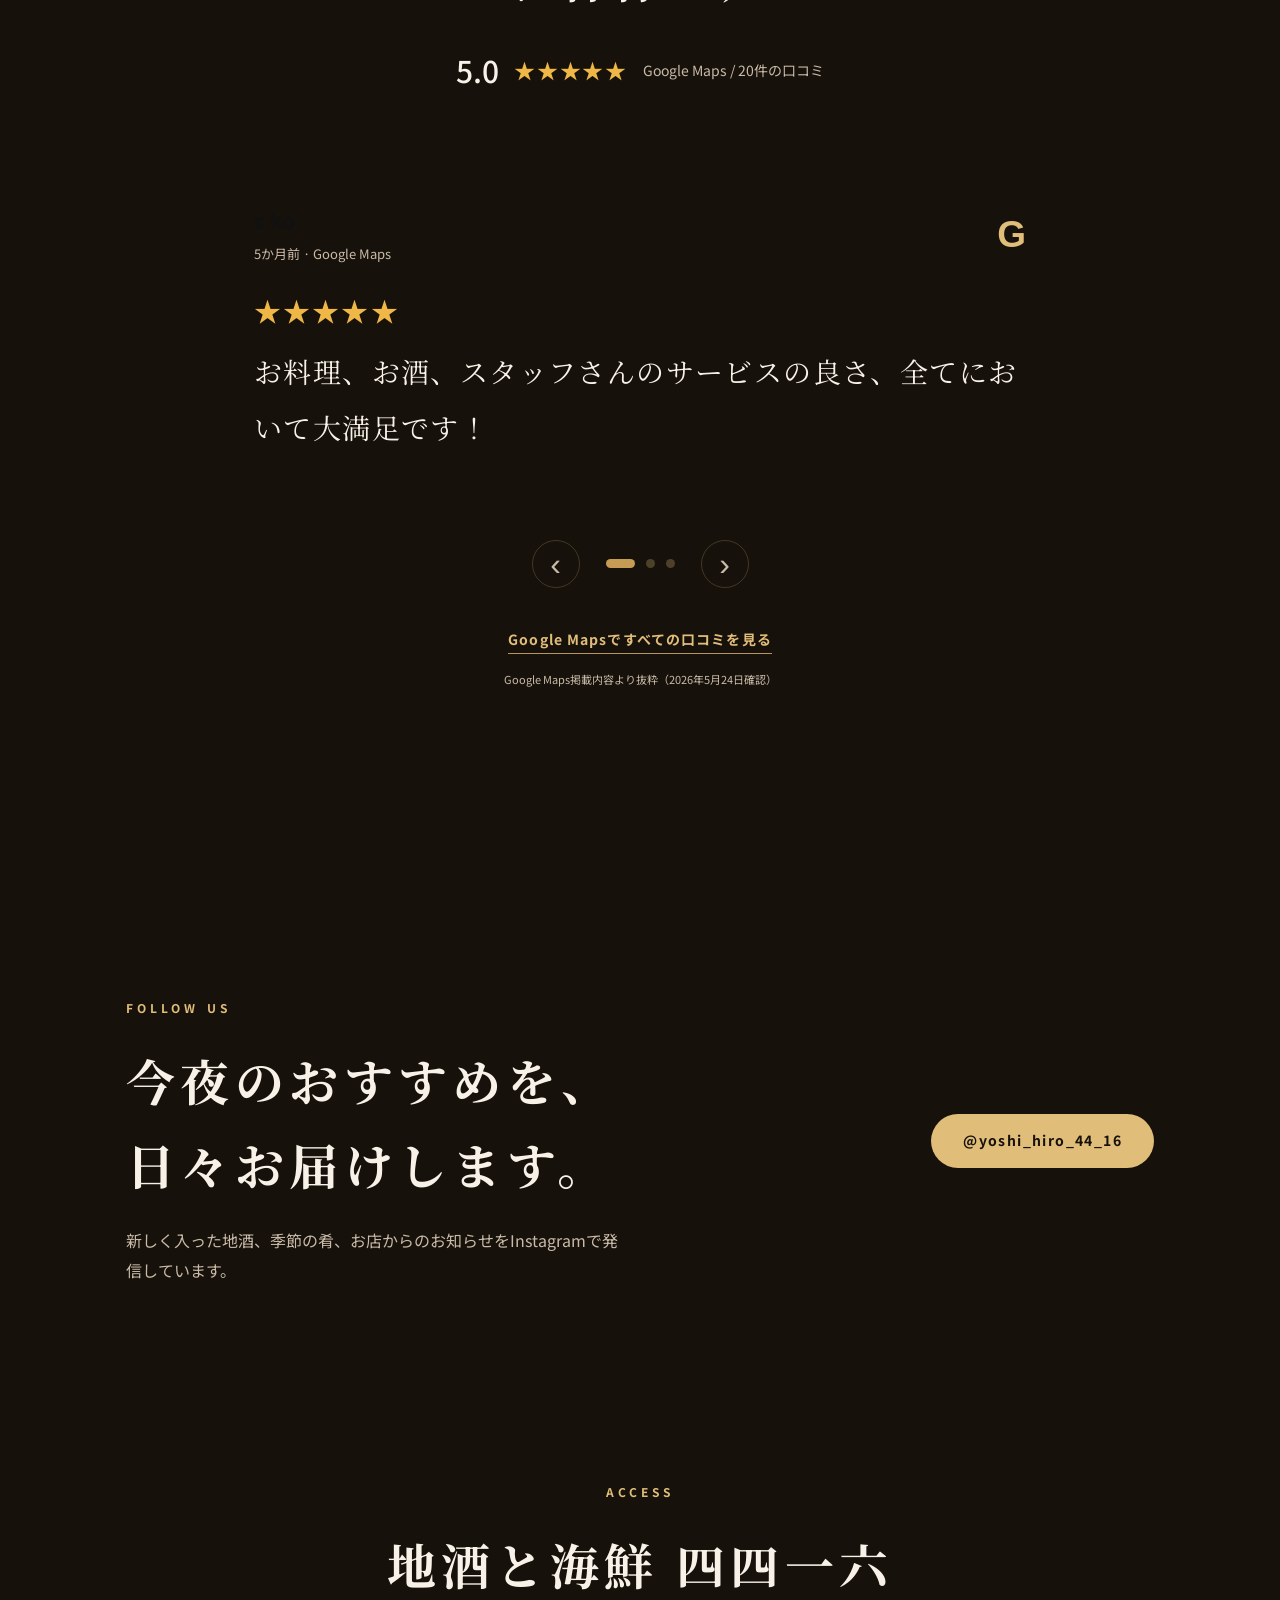
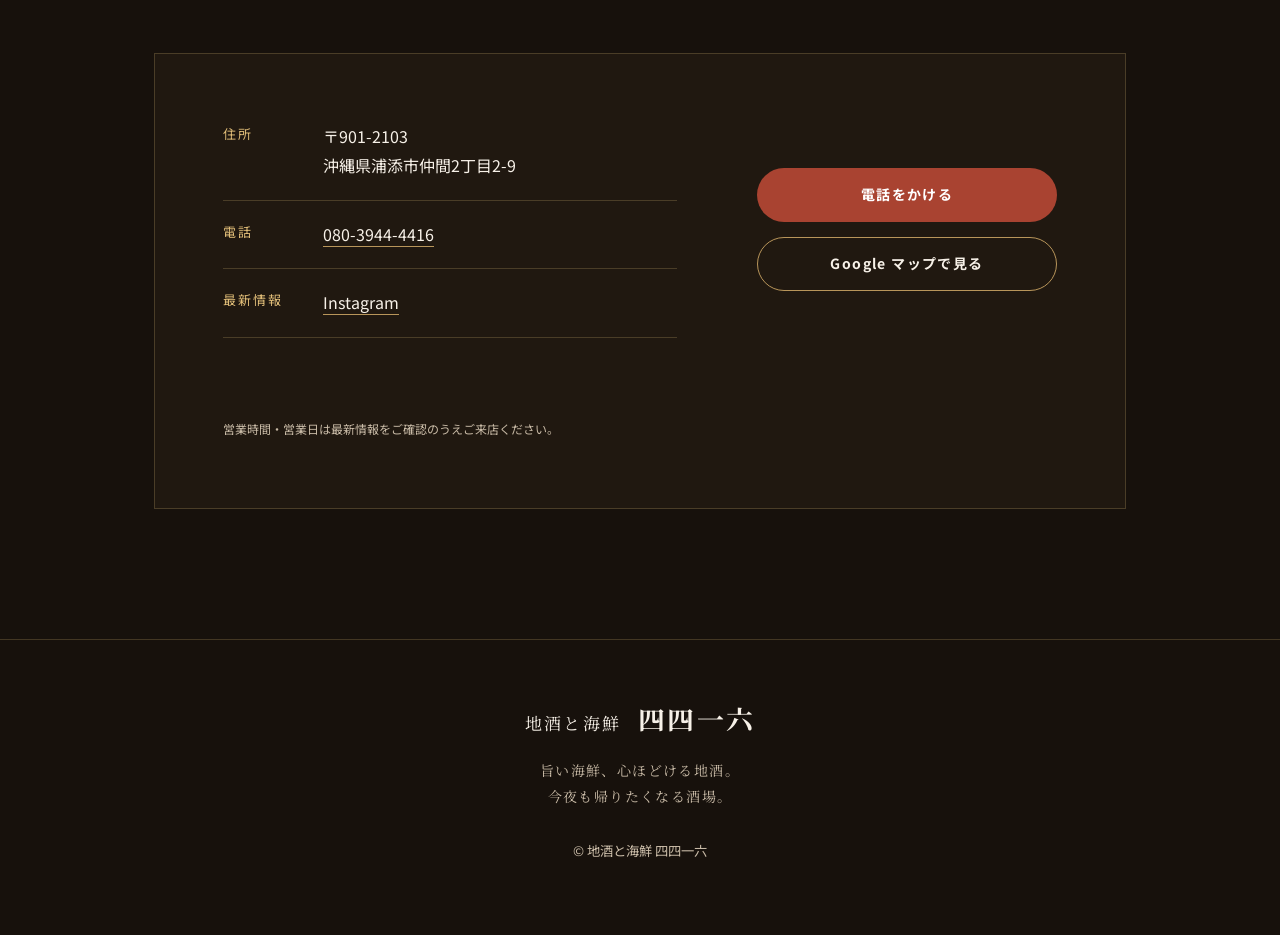
==== commit fc22deec: "Update index.html" ====
--- a/index.html
+++ b/index.html
@@ -15,7 +15,7 @@
       href="https://fonts.googleapis.com/css2?family=Noto+Sans+JP:wght@400;500;700&family=Noto+Serif+JP:wght@500;700;900&display=swap"
       rel="stylesheet"
     >
-    <link rel="stylesheet" href="styles.css">
+    <link rel="stylesheet" href="styles.css?v=20260526-2">
     <script defer src="script.js"></script>
     <script type="application/ld+json">
       {
--- a/styles.css
+++ b/styles.css
@@ -414,8 +414,8 @@
   margin: 0 auto clamp(75px, 10vw, 120px);
   border: 1px solid var(--line);
   background:
-    radial-gradient(circle at top right, rgba(184, 149, 90, 0.14), transparent 45%),
-    var(--panel);
+
+    transparent;
 }
 
 .band-copy p:not(.overline) {
@@ -434,16 +434,16 @@
   max-width: none;
   padding: clamp(72px, 10vw, 104px) 24px clamp(76px, 11vw, 112px);
   margin: 0 0 clamp(75px, 10vw, 120px);
-  color: #202124;
-  background: #fff;
+  color: var(--ink);
+  background: transparent;
 }
 
 .reviews .overline {
-  color: #806842;
+  color: var(--gold-light);
 }
 
 .reviews .section-heading h2 {
-  color: #282828;
+  color: var(--ink);
 }
 
 .review-carousel {
@@ -458,12 +458,24 @@
   align-items: center;
   justify-content: center;
   margin: 24px 0 47px;
-  color: #5f6368;
+  color: var(--ink-muted);
+  .instagram-band {
+      border: 0;
+      background: transparent;
+  }
+  
+  @media (max-width: 840px) {
+      .band-copy h2 {
+            font-size: clamp(27px, 7.8vw, 34px);
+            letter-spacing: 0.06em;
+      }
+  }
+  
   font-size: 14px;
 }
 
 .review-rating strong {
-  color: #202124;
+  color: var(--ink);
   font-size: 30px;
   font-weight: 500;
 }
@@ -485,11 +497,11 @@
   visibility: hidden;
   padding: clamp(32px, 6vw, 55px) clamp(27px, 8vw, 80px);
   text-align: left;
-  color: #202124;
-  border: 1px solid #ececec;
+  color: var(--ink);
+  border: 0;
   border-radius: 3px;
-  background: #fff;
-  box-shadow: 0 8px 25px rgba(32, 33, 36, 0.07);
+  background: transparent;
+  box-shadow: none;
   opacity: 0;
   transform: translateX(22px);
   transition: opacity 360ms ease, transform 360ms ease, visibility 360ms;
@@ -517,12 +529,12 @@
 
 .review-meta {
   margin: 0;
-  color: #70757a;
+  color: var(--ink-muted);
   font-size: 13px;
 }
 
 .google-mark {
-  color: #df5542;
+  color: var(--gold-light);
   font-family: Arial, sans-serif;
   font-size: 37px;
   font-weight: 700;
@@ -542,7 +554,7 @@
   font-size: clamp(20px, 2.7vw, 28px);
   letter-spacing: 0.05em;
   line-height: 2;
-  color: #151515;
+  color: var(--ink);
 }
 
 .review-controls {
@@ -556,11 +568,11 @@
 .review-arrow {
   width: 48px;
   height: 48px;
-  color: #5f6368;
+  color: var(--ink-muted);
   font-size: 32px;
   line-height: 1;
   cursor: pointer;
-  border: 1px solid #dadce0;
+  border: 1px solid var(--line);
   border-radius: 50%;
   background: transparent;
   transition: border-color 180ms ease, color 180ms ease;
@@ -584,7 +596,7 @@
   cursor: pointer;
   border: 0;
   border-radius: 50%;
-  background: #dadce0;
+  background: rgba(224, 189, 120, 0.28);
   transition: width 180ms ease, background 180ms ease;
 }
 
@@ -597,7 +609,7 @@
 .review-map-link {
   display: inline-flex;
   margin-top: 39px;
-  color: #765628;
+  color: var(--gold-light);
   font-size: 14px;
   font-weight: 700;
   letter-spacing: 0.08em;
@@ -606,7 +618,7 @@
 
 .review-source {
   margin: 15px 0 0;
-  color: #70757a;
+  color: var(--ink-muted);
   font-size: 11px;
 }
 
@@ -920,3 +932,16 @@
     transform: none;
   }
 }
+
+
+.instagram-band {
+    border: 0;
+    background: transparent;
+}
+
+@media (max-width: 840px) {
+    .band-copy h2 {
+          font-size: clamp(27px, 7.8vw, 34px);
+          letter-spacing: 0.06em;
+    }
+}
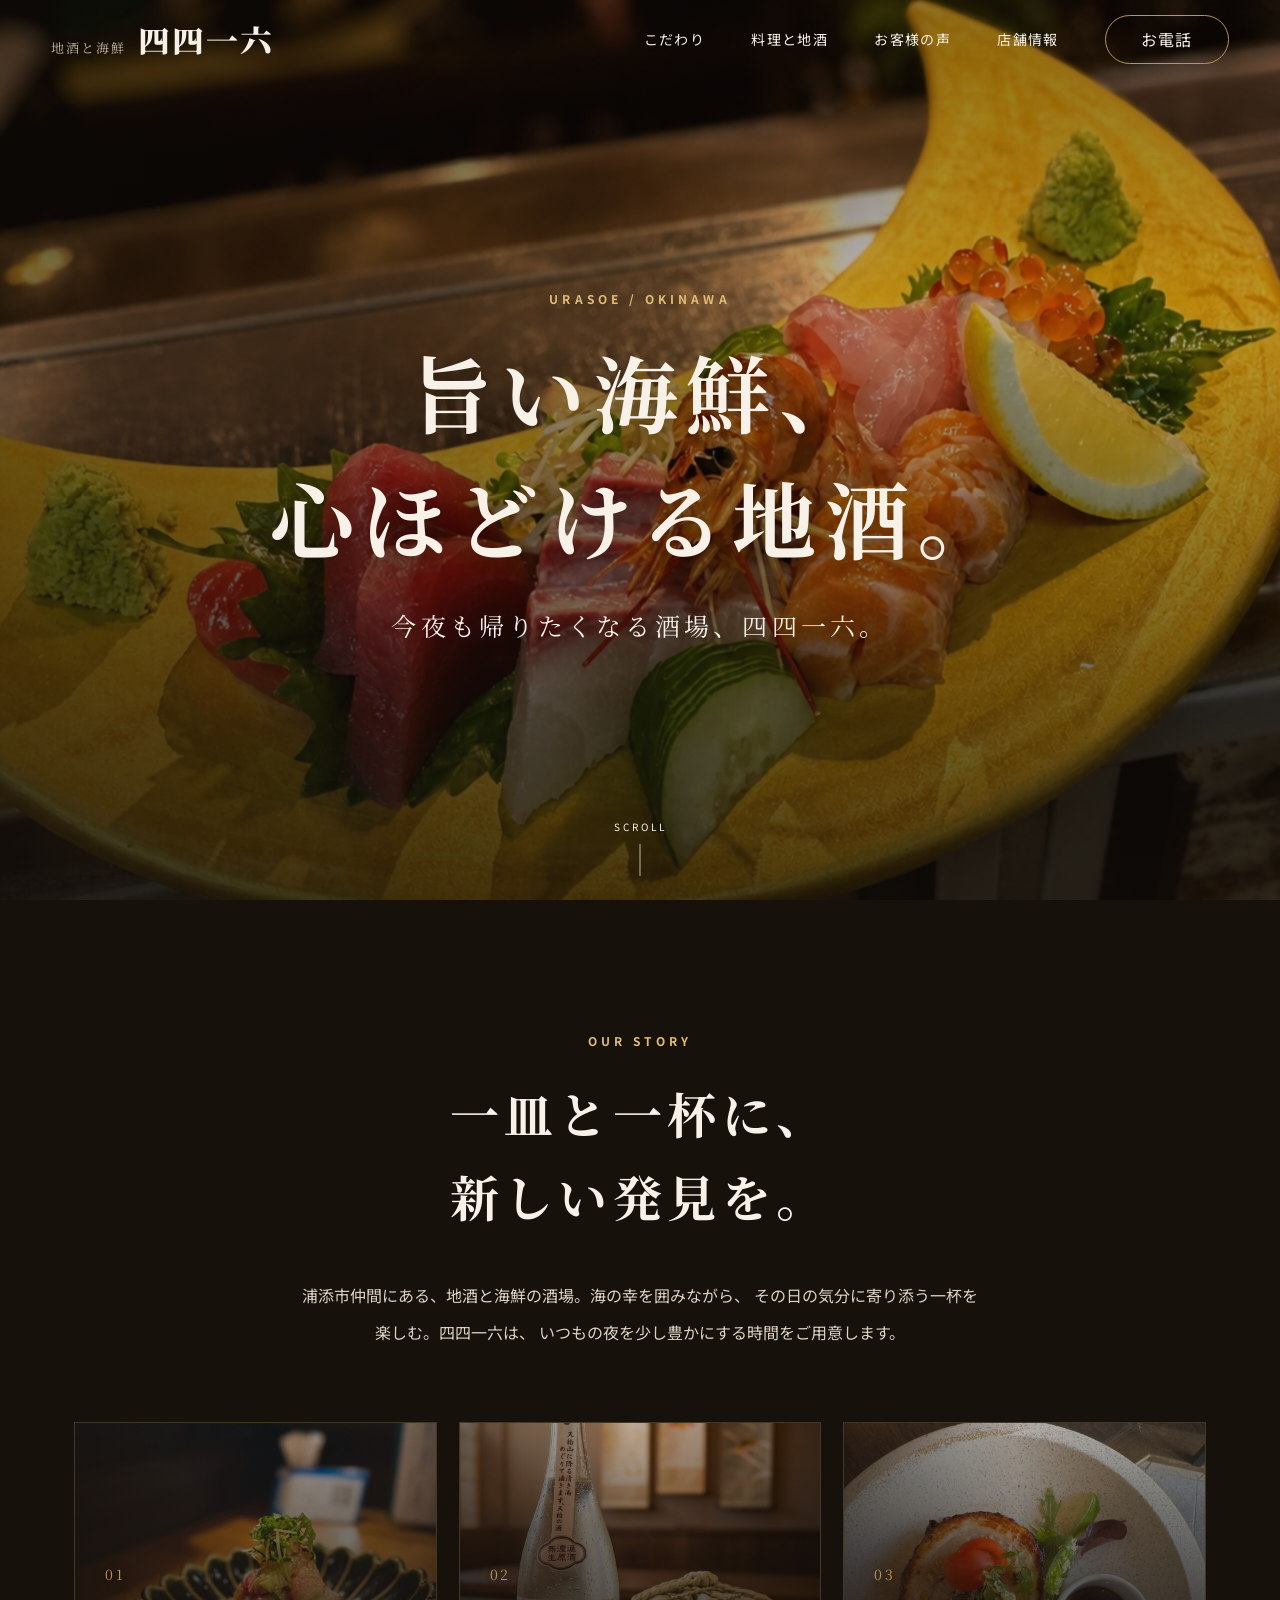
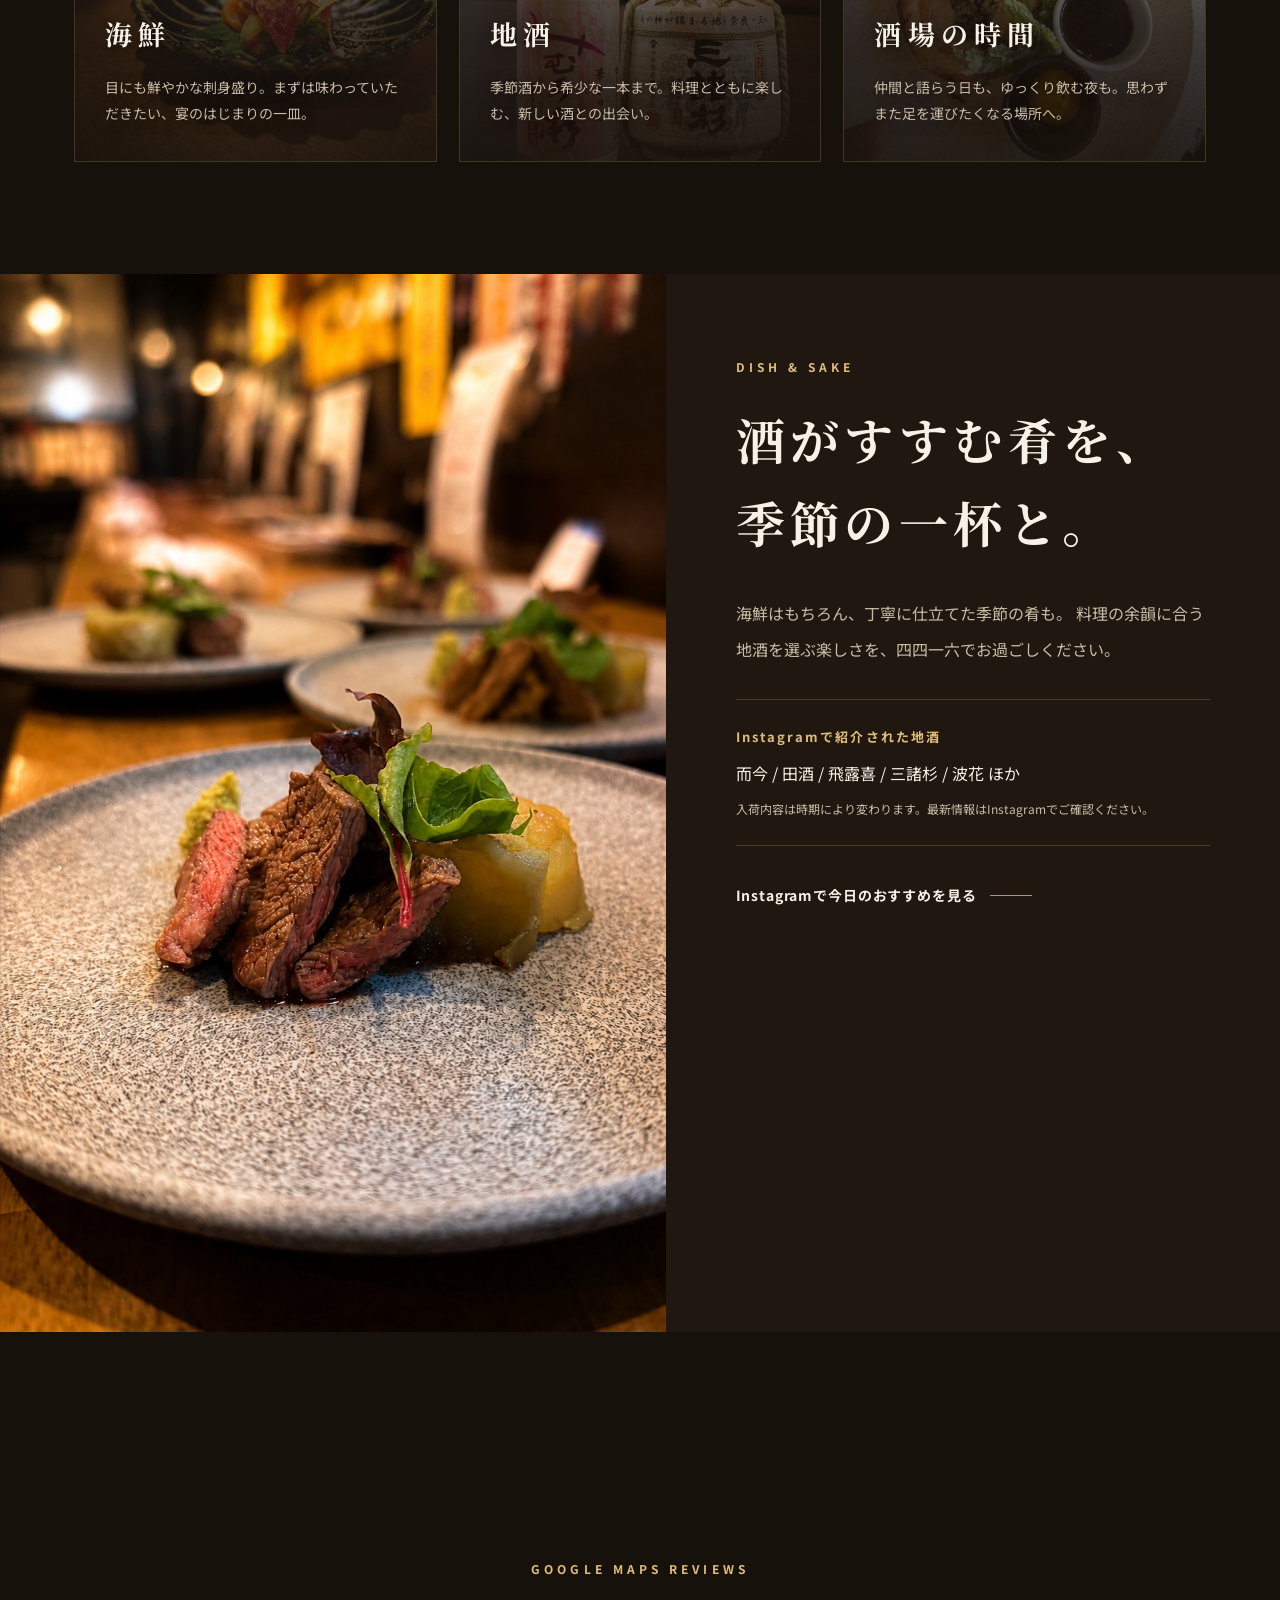
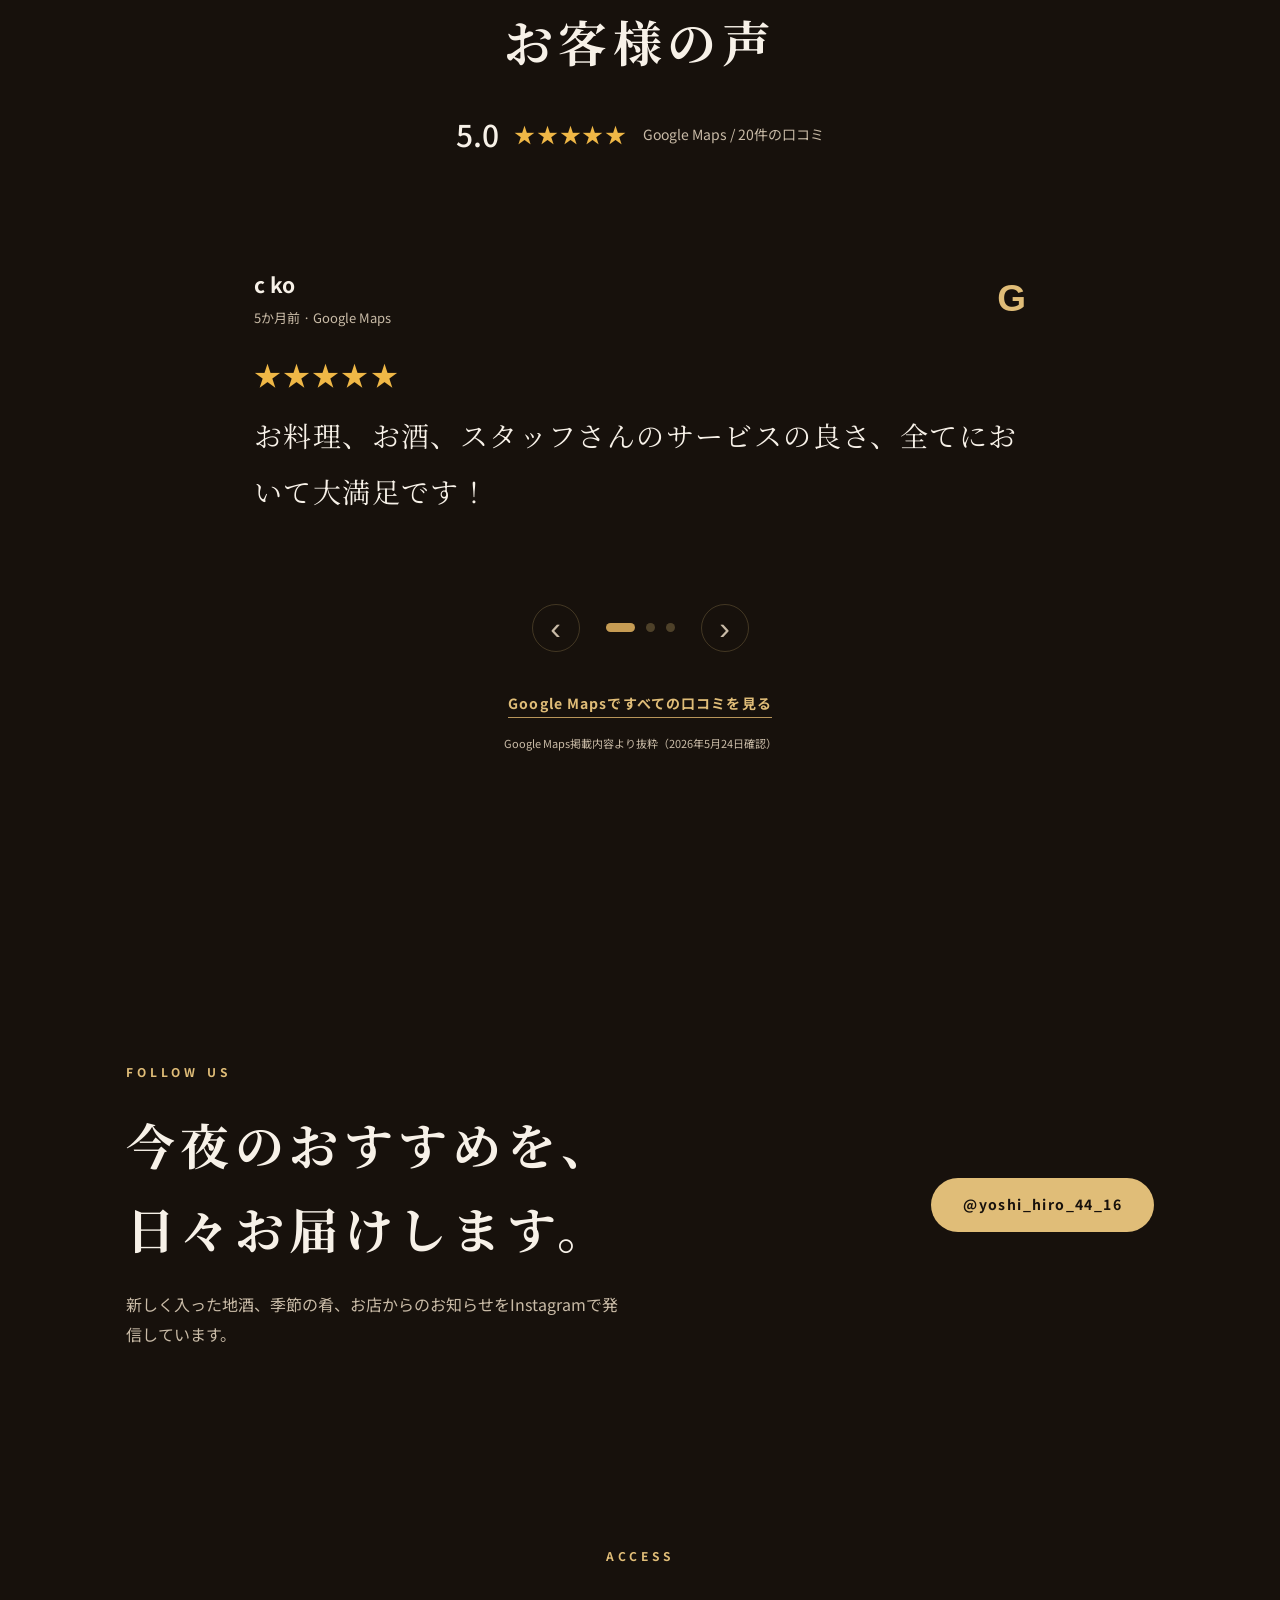
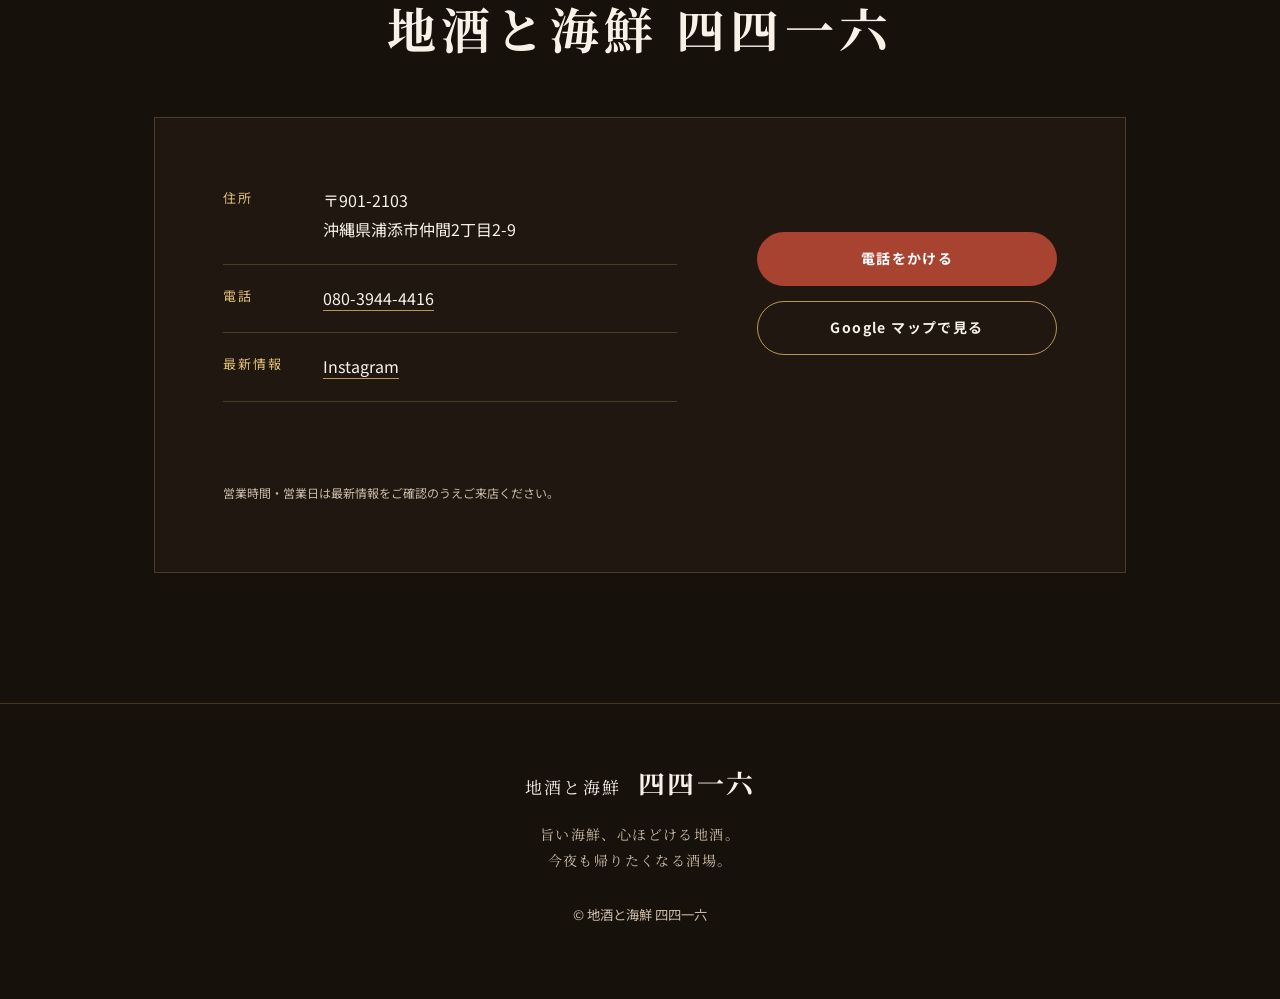
==== commit 06153796: "Add files via upload" ====
--- a/index.html
+++ b/index.html
@@ -15,7 +15,7 @@
       href="https://fonts.googleapis.com/css2?family=Noto+Sans+JP:wght@400;500;700&family=Noto+Serif+JP:wght@500;700;900&display=swap"
       rel="stylesheet"
     >
-    <link rel="stylesheet" href="styles.css?v=20260526-2">
+    <link rel="stylesheet" href="styles.css?v=20260526-3">
     <script defer src="script.js"></script>
     <script type="application/ld+json">
       {
@@ -78,17 +78,20 @@
           いつもの夜を少し豊かにする時間をご用意します。
         </p>
         <div class="promise-grid">
-          <article class="promise reveal">
+          <article class="promise promise-with-image promise-seafood reveal">
+            <img class="promise-image" src="kaisen-dish.jpg" alt="海鮮の一皿" loading="lazy">
             <span class="promise-number">01</span>
             <h3>海鮮</h3>
             <p>目にも鮮やかな刺身盛り。まずは味わっていただきたい、宴のはじまりの一皿。</p>
           </article>
-          <article class="promise reveal">
+          <article class="promise promise-with-image reveal">
+            <img class="promise-image" src="jizake-sake.jpg" alt="地酒の瓶と菰樽" loading="lazy">
             <span class="promise-number">02</span>
             <h3>地酒</h3>
             <p>季節酒から希少な一本まで。料理とともに楽しむ、新しい酒との出会い。</p>
           </article>
-          <article class="promise reveal">
+          <article class="promise promise-with-image promise-time reveal">
+            <img class="promise-image" src="izakaya-time.jpg" alt="酒場で楽しむ季節の一皿" loading="lazy">
             <span class="promise-number">03</span>
             <h3>酒場の時間</h3>
             <p>仲間と語らう日も、ゆっくり飲む夜も。思わずまた足を運びたくなる場所へ。</p>
--- a/styles.css
+++ b/styles.css
@@ -305,10 +305,60 @@
 }
 
 .promise {
+  position: relative;
+  overflow: hidden;
   min-height: 276px;
   padding: 34px 30px;
   border: 1px solid var(--line);
   background: var(--night-soft);
+}
+
+.promise-with-image {
+  display: flex;
+  flex-direction: column;
+  justify-content: flex-end;
+  min-height: 340px;
+  background: #16100b;
+}
+
+.promise-with-image::after {
+  position: absolute;
+  inset: 0;
+  z-index: 1;
+  content: "";
+  background:
+    linear-gradient(180deg, rgba(24, 17, 12, 0.14) 0%, rgba(24, 17, 12, 0.72) 62%, rgba(24, 17, 12, 0.9) 100%),
+    linear-gradient(90deg, rgba(24, 17, 12, 0.58) 0%, rgba(24, 17, 12, 0.12) 48%, rgba(24, 17, 12, 0.32) 100%);
+}
+
+.promise-image {
+  position: absolute;
+  inset: 0;
+  width: 100%;
+  height: 100%;
+  object-fit: cover;
+  object-position: 46% 68%;
+  transform: scale(1.02);
+}
+
+.promise-with-image .promise-number,
+.promise-with-image h3,
+.promise-with-image p {
+  position: relative;
+  z-index: 2;
+  text-shadow: 0 2px 14px rgba(0, 0, 0, 0.55);
+}
+
+.promise-with-image p {
+  color: rgba(250, 246, 237, 0.84);
+}
+
+.promise-seafood .promise-image {
+  object-position: 50% 72%;
+}
+
+.promise-time .promise-image {
+  object-position: 50% 58%;
 }
 
 .promise-number {
@@ -412,10 +462,8 @@
   max-width: 1180px;
   padding: clamp(48px, 7vw, 76px);
   margin: 0 auto clamp(75px, 10vw, 120px);
-  border: 1px solid var(--line);
-  background:
-
-    transparent;
+  border: 0;
+  background: transparent;
 }
 
 .band-copy p:not(.overline) {
@@ -459,18 +507,6 @@
   justify-content: center;
   margin: 24px 0 47px;
   color: var(--ink-muted);
-  .instagram-band {
-      border: 0;
-      background: transparent;
-  }
-  
-  @media (max-width: 840px) {
-      .band-copy h2 {
-            font-size: clamp(27px, 7.8vw, 34px);
-            letter-spacing: 0.06em;
-      }
-  }
-  
   font-size: 14px;
 }
 
@@ -499,7 +535,6 @@
   text-align: left;
   color: var(--ink);
   border: 0;
-  border-radius: 3px;
   background: transparent;
   box-shadow: none;
   opacity: 0;
@@ -522,7 +557,7 @@
 
 .reviewer {
   margin: 0 0 3px;
-  color: #111;
+  color: var(--ink);
   font-size: 21px;
   font-weight: 700;
 }
@@ -806,6 +841,10 @@
     margin-bottom: 14px;
   }
 
+  .promise-with-image {
+    min-height: 320px;
+  }
+
   .signature {
     margin-bottom: 68px;
   }
@@ -824,6 +863,11 @@
     padding: 42px 24px;
     margin-right: 18px;
     margin-left: 18px;
+  }
+
+  .band-copy h2 {
+    font-size: clamp(25px, 6.5vw, 29px);
+    letter-spacing: 0.06em;
   }
 
   .instagram-band .button {
@@ -932,16 +976,3 @@
     transform: none;
   }
 }
-
-
-.instagram-band {
-    border: 0;
-    background: transparent;
-}
-
-@media (max-width: 840px) {
-    .band-copy h2 {
-          font-size: clamp(27px, 7.8vw, 34px);
-          letter-spacing: 0.06em;
-    }
-}
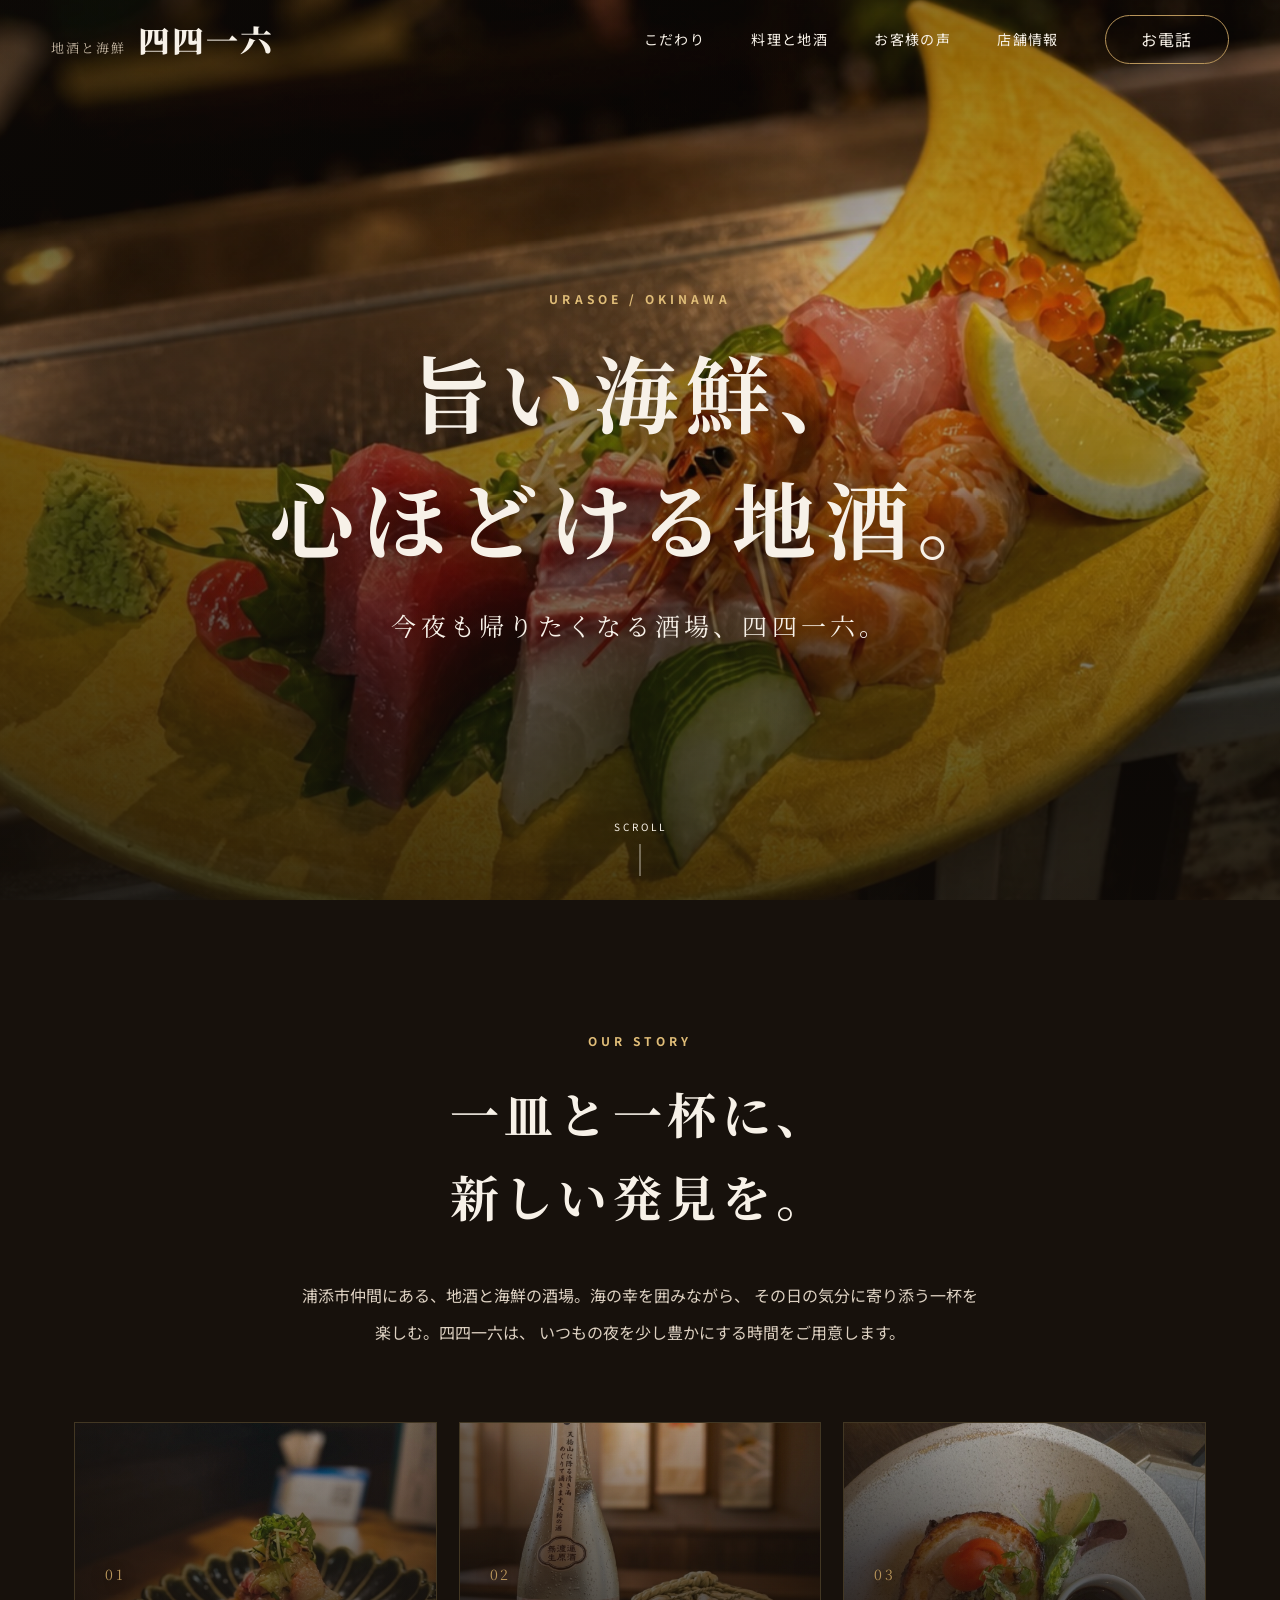
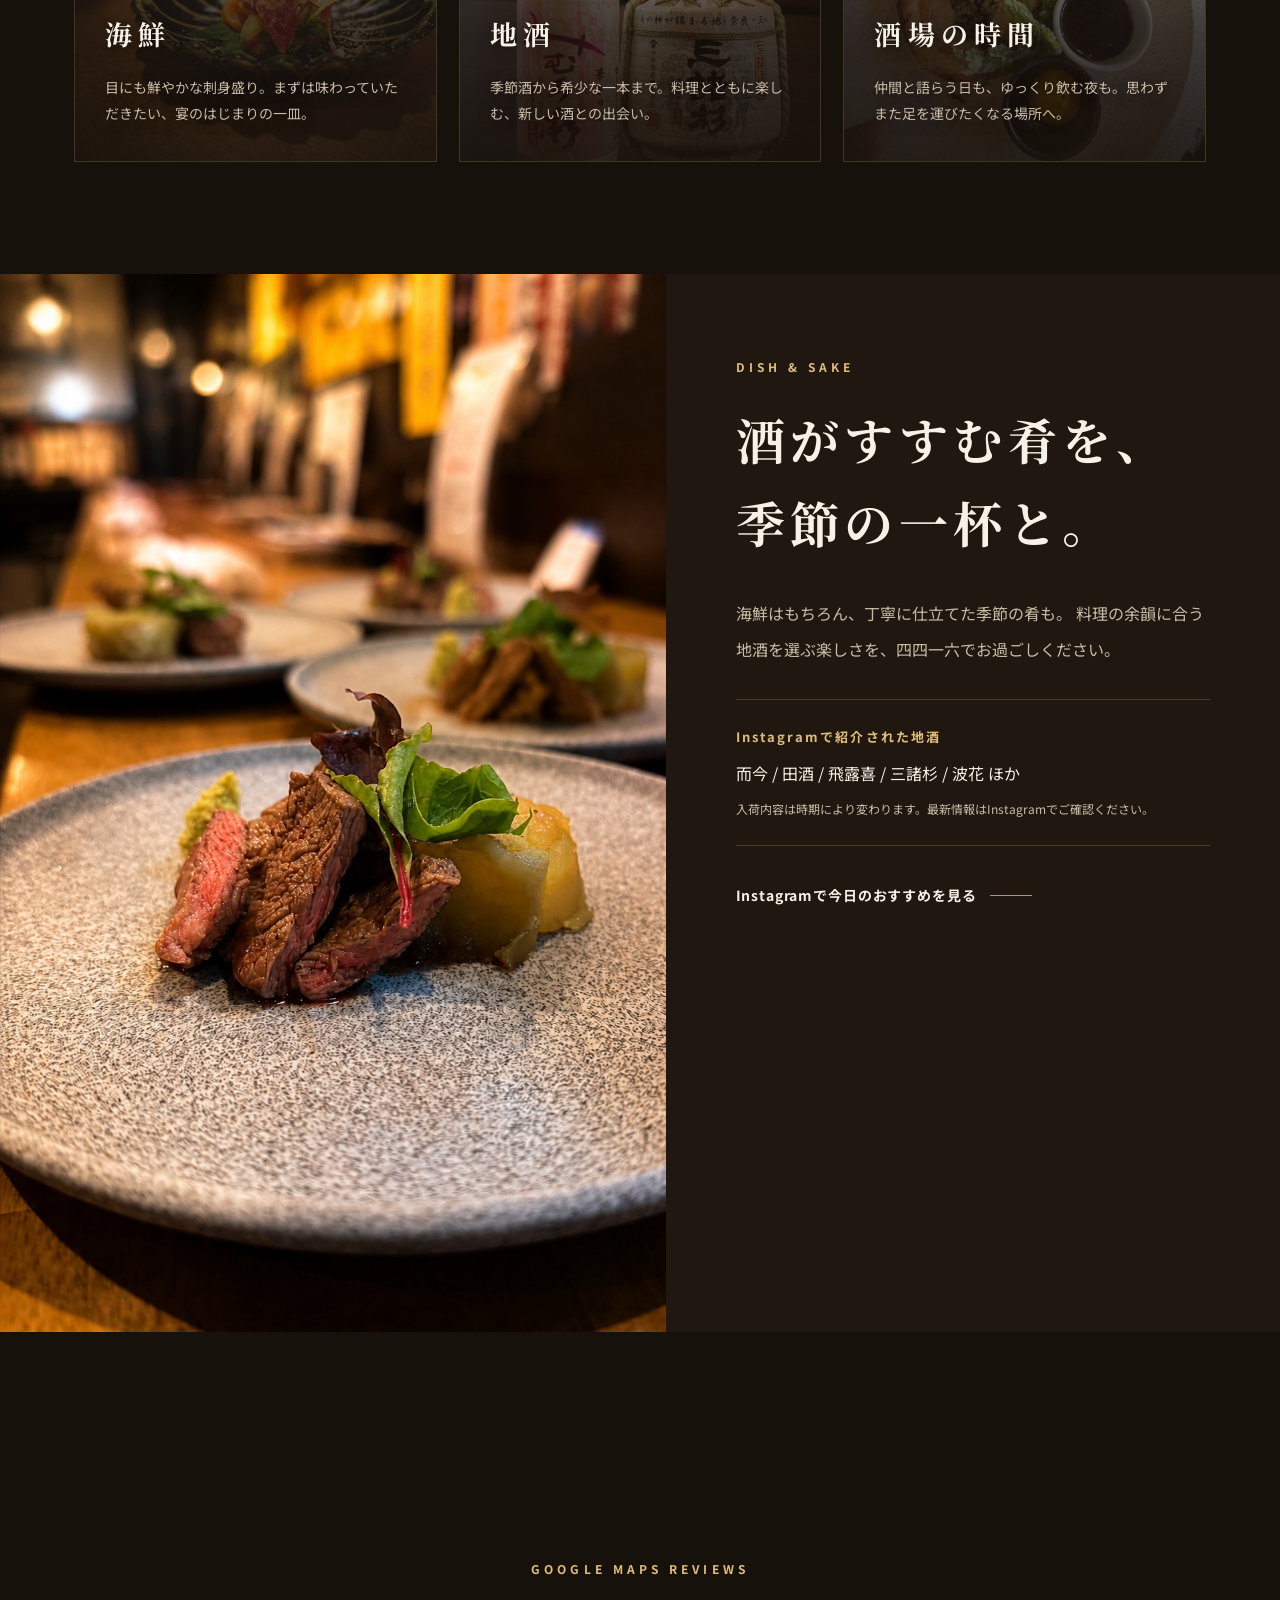
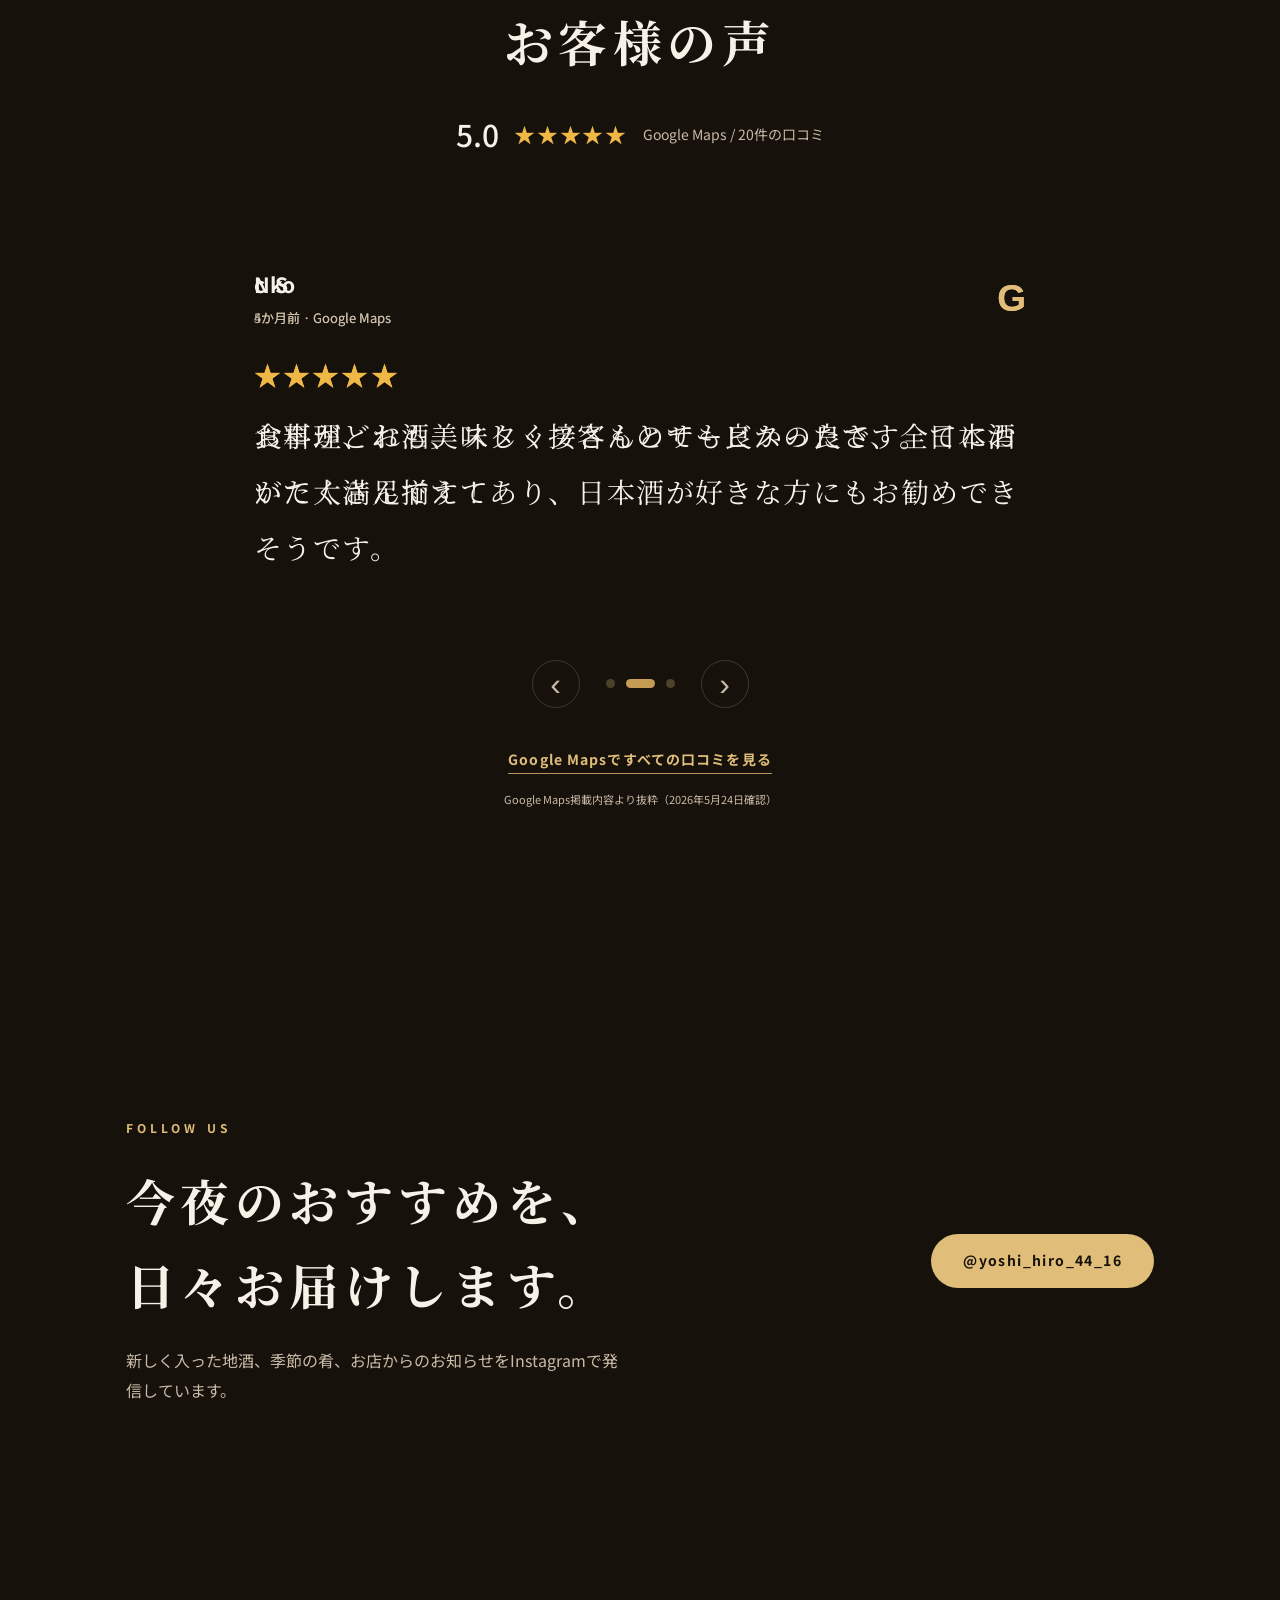
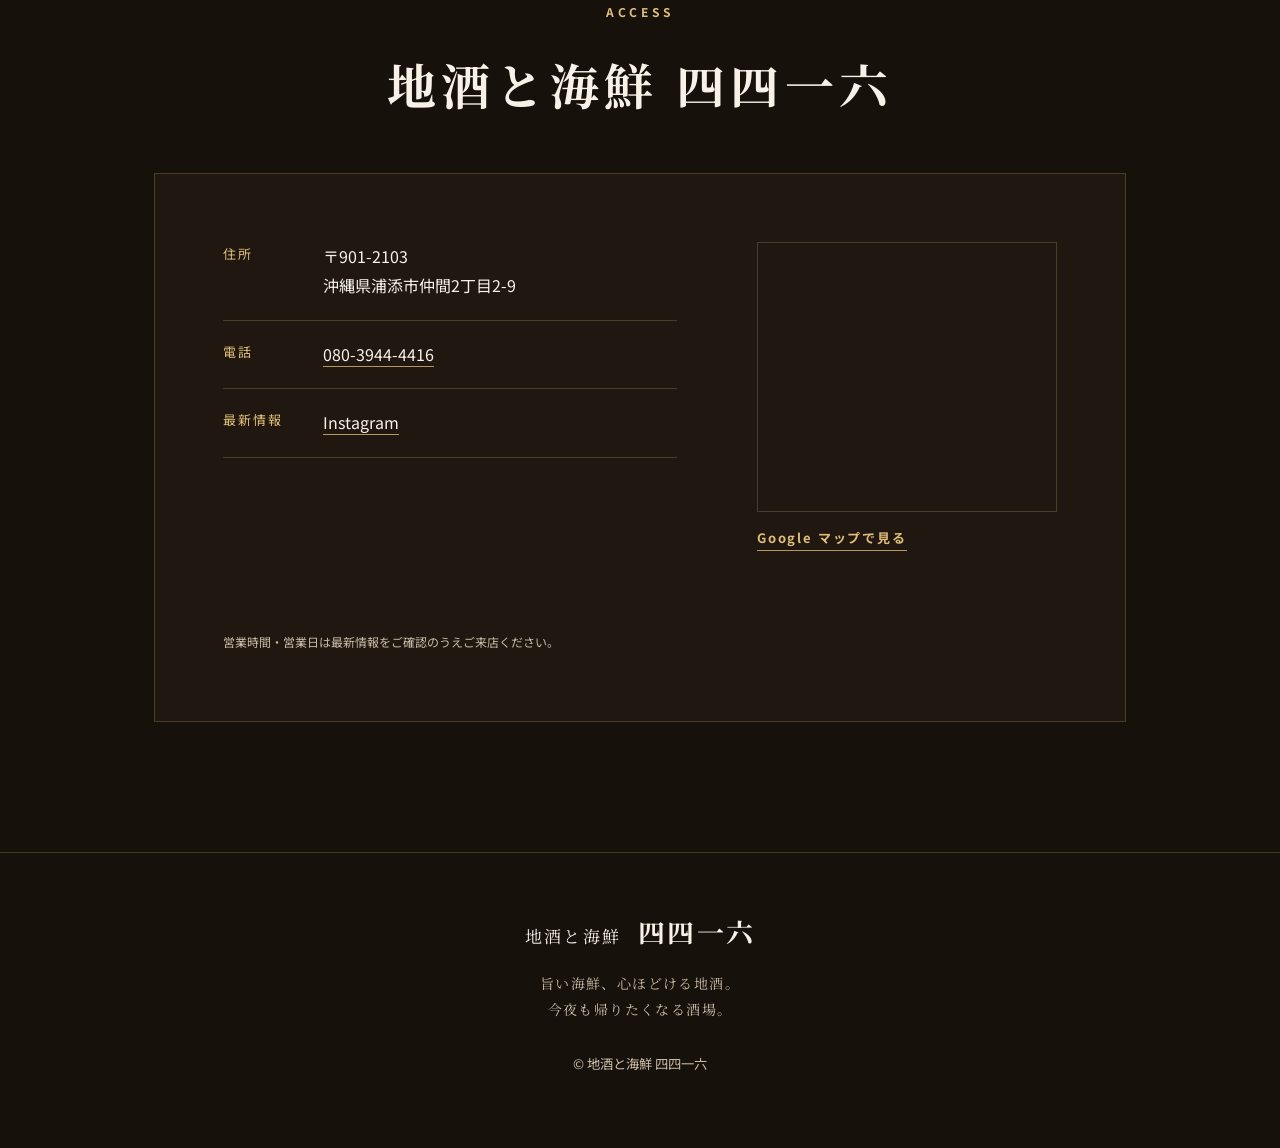
==== commit fb2ce73c: "Add files via upload" ====
--- a/index.html
+++ b/index.html
@@ -233,10 +233,15 @@
               </dd>
             </div>
           </dl>
-          <div class="access-actions">
-            <a class="button primary" href="tel:08039444416">電話をかける</a>
+          <div class="access-map">
+            <iframe
+              title="地酒と海鮮 四四一六のGoogleマップ"
+              src="https://www.google.com/maps?q=%E5%9C%B0%E9%85%92%E3%81%A8%E6%B5%B7%E9%AE%AE%20%E5%9B%9B%E5%9B%9B%E4%B8%80%E5%85%AD%20%E6%B2%96%E7%B8%84%E7%9C%8C%E6%B5%A6%E6%B7%BB%E5%B8%82%E4%BB%B2%E9%96%932%E4%B8%81%E7%9B%AE2-9&output=embed"
+              loading="lazy"
+              referrerpolicy="no-referrer-when-downgrade"
+            ></iframe>
             <a
-              class="button outline"
+              class="map-link"
               href="https://www.google.com/maps/search/?api=1&query=%E5%9C%B0%E9%85%92%E3%81%A8%E6%B5%B7%E9%AE%AE%20%E5%9B%9B%E5%9B%9B%E4%B8%80%E5%85%AD%20%E6%B2%96%E7%B8%84%E7%9C%8C%E6%B5%A6%E6%B7%BB%E5%B8%82%E4%BB%B2%E9%96%932%E4%B8%81%E7%9B%AE2-9"
               target="_blank"
               rel="noreferrer"
--- a/styles.css
+++ b/styles.css
@@ -702,15 +702,26 @@
   border-bottom: 1px solid var(--gold);
 }
 
-.access-actions {
-  display: flex;
-  flex-direction: column;
-  gap: 15px;
-  justify-content: center;
-}
-
-.button.outline {
-  border-color: var(--gold);
+.access-map {
+  align-self: stretch;
+}
+
+.access-map iframe {
+  display: block;
+  width: 100%;
+  min-height: 270px;
+  border: 1px solid var(--line);
+  filter: saturate(0.78) contrast(0.96);
+}
+
+.map-link {
+  display: inline-block;
+  margin-top: 14px;
+  color: var(--gold-light);
+  font-size: 13px;
+  font-weight: 700;
+  letter-spacing: 0.14em;
+  border-bottom: 1px solid var(--gold);
 }
 
 .access-note {
@@ -926,8 +937,12 @@
     gap: 7px;
   }
 
-  .access-actions {
+  .access-map {
     margin-top: 30px;
+  }
+
+  .access-map iframe {
+    min-height: 260px;
   }
 
   .access-note {
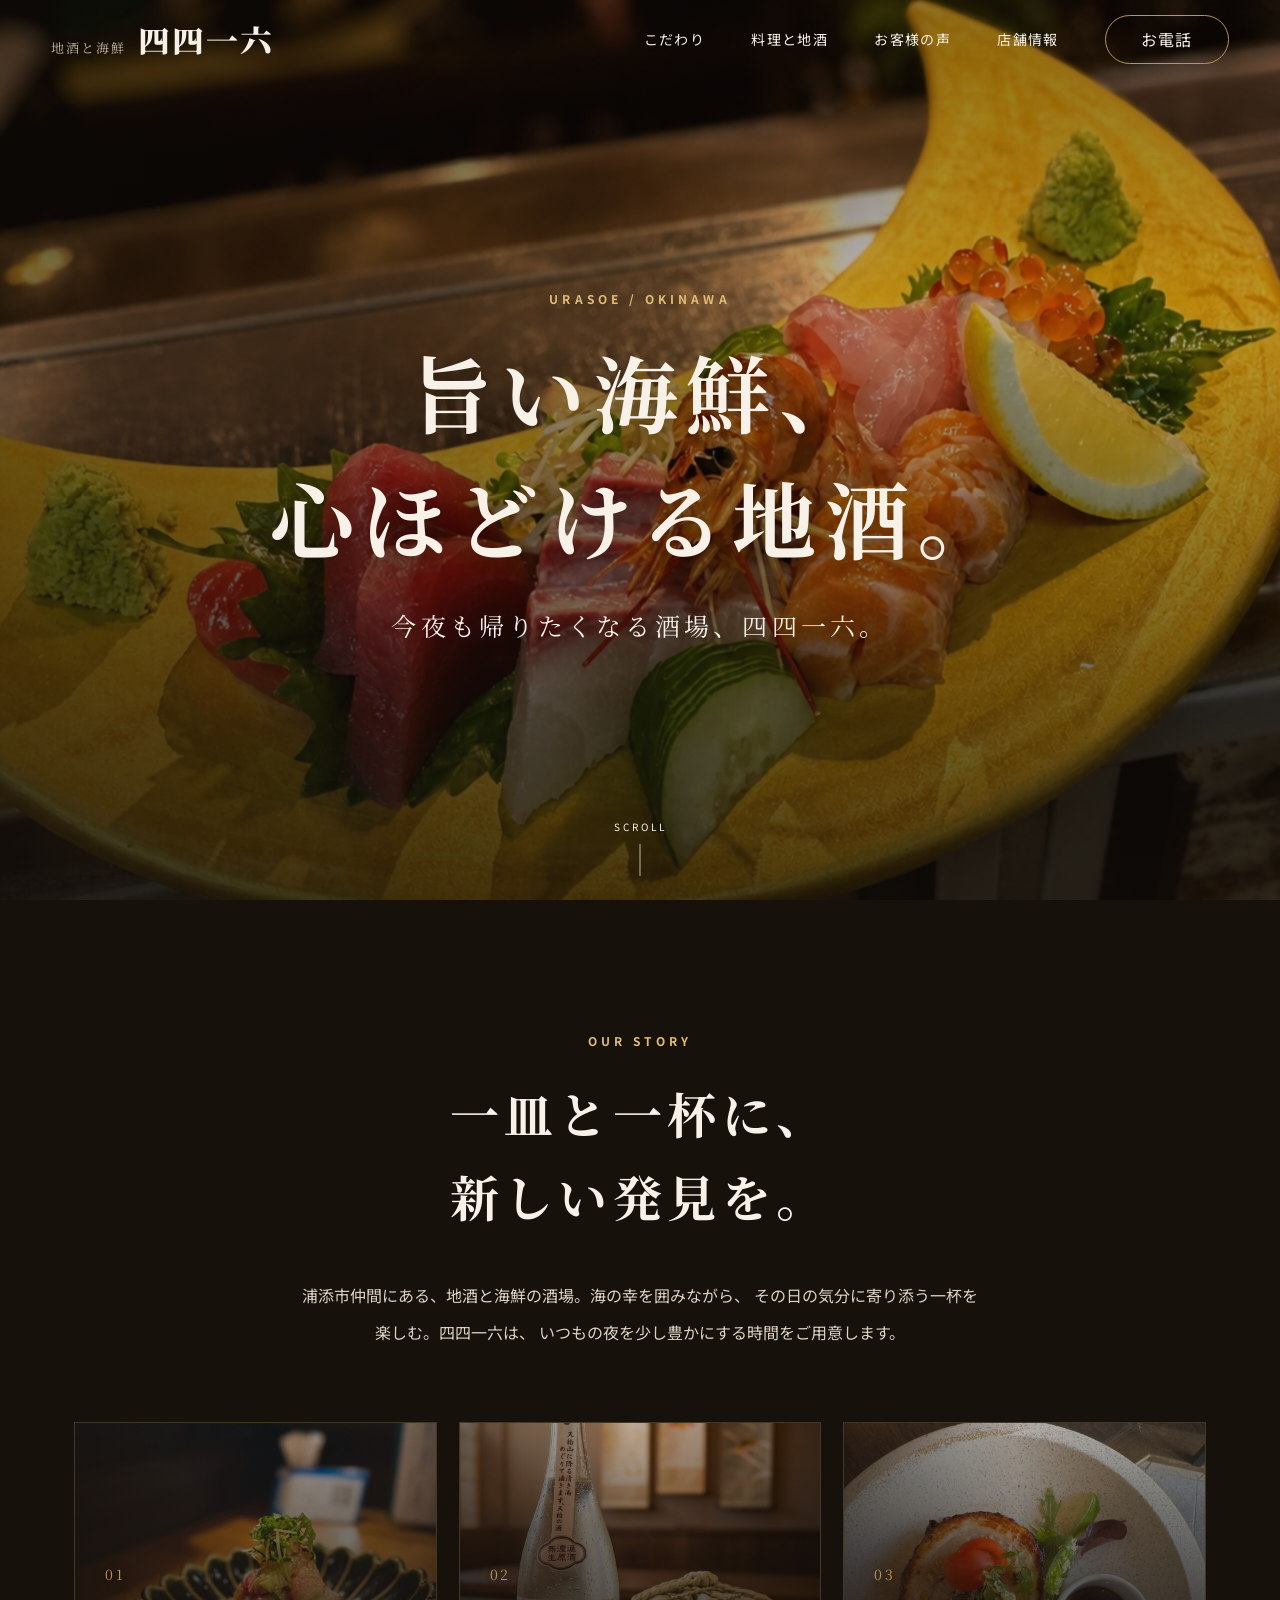
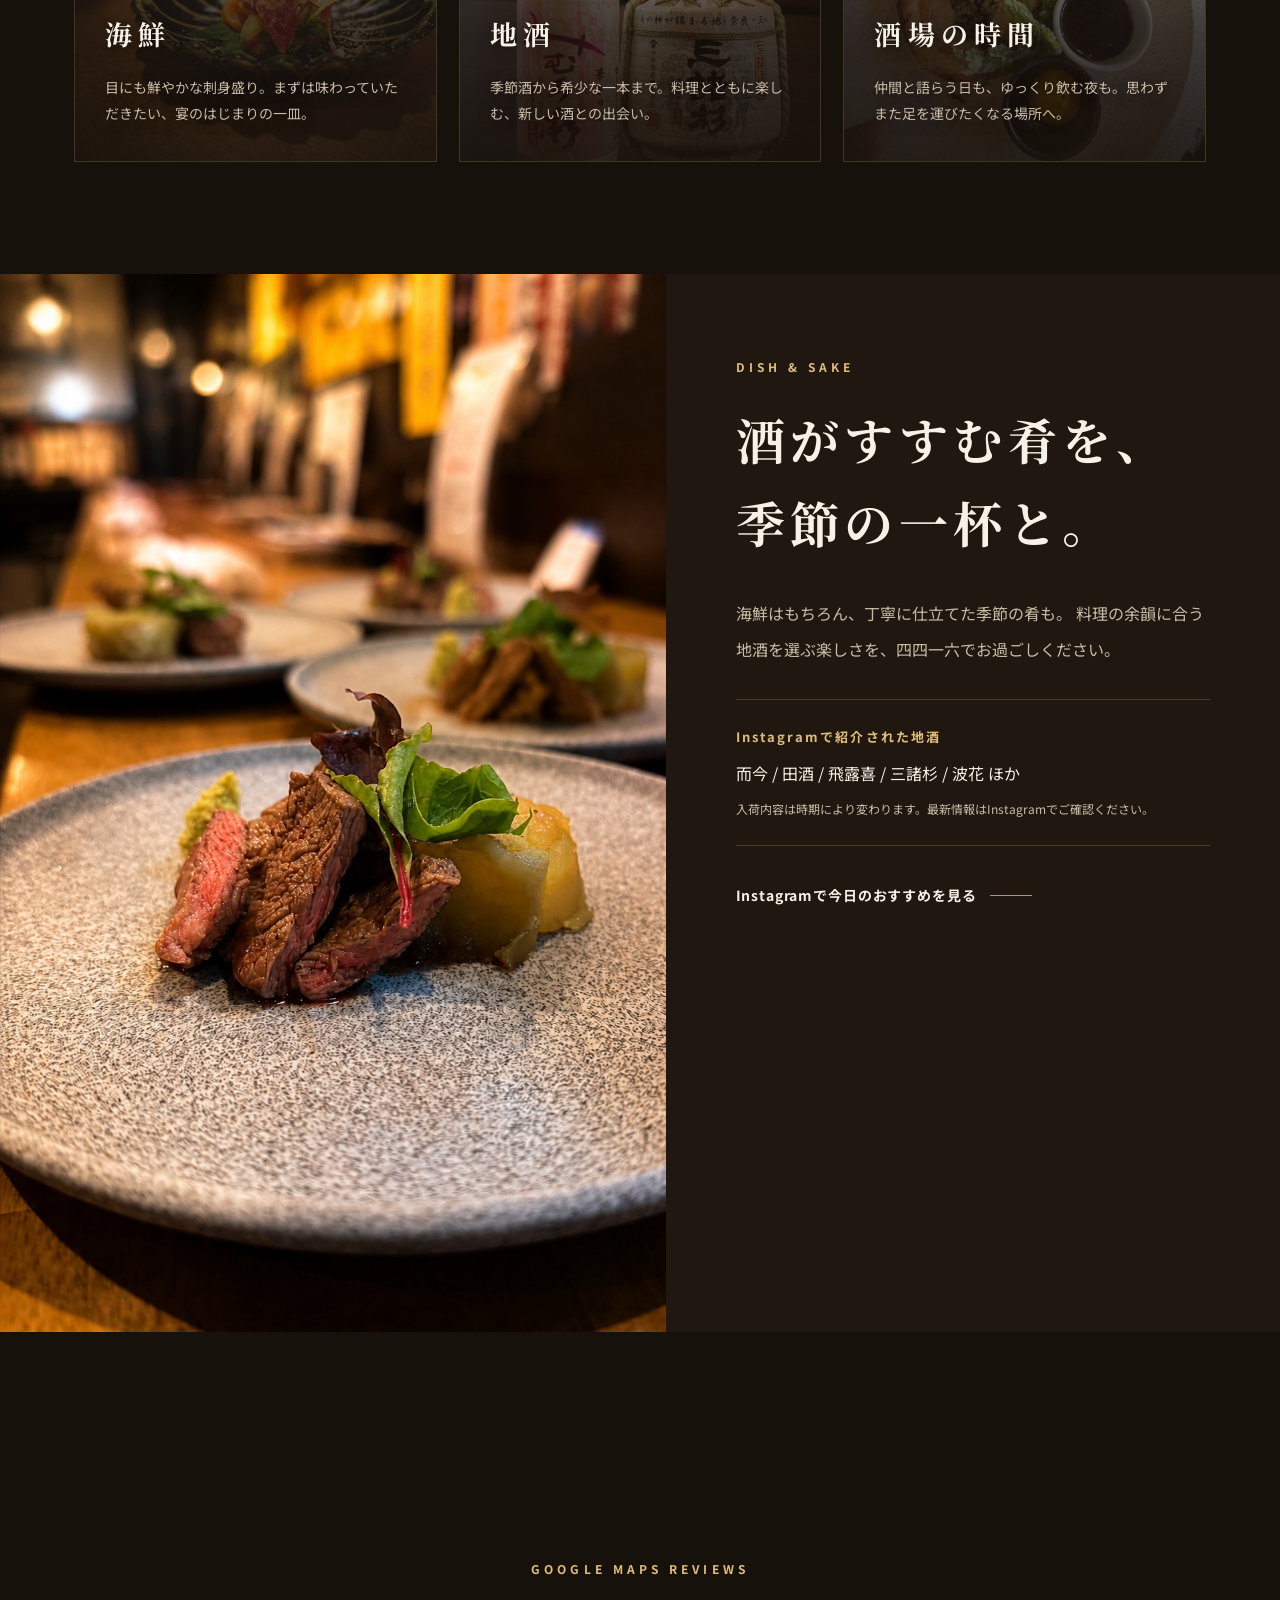
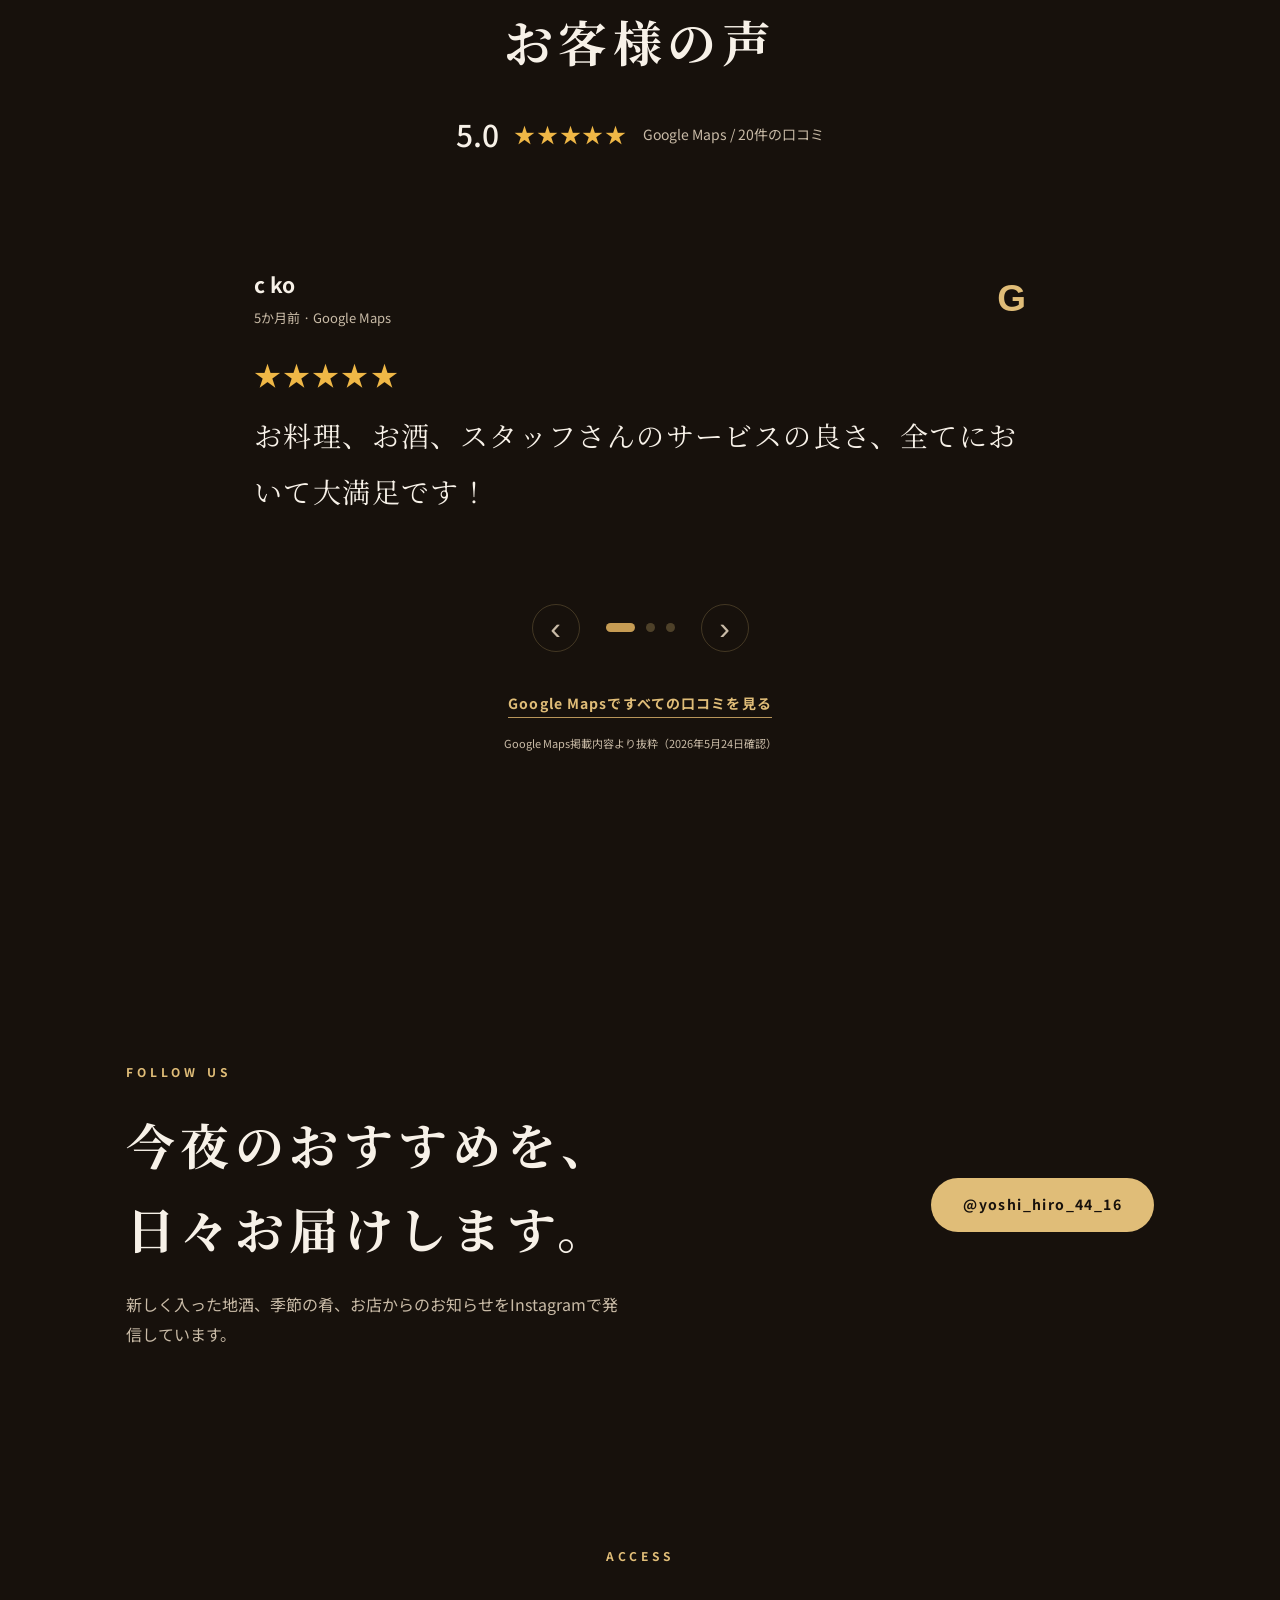
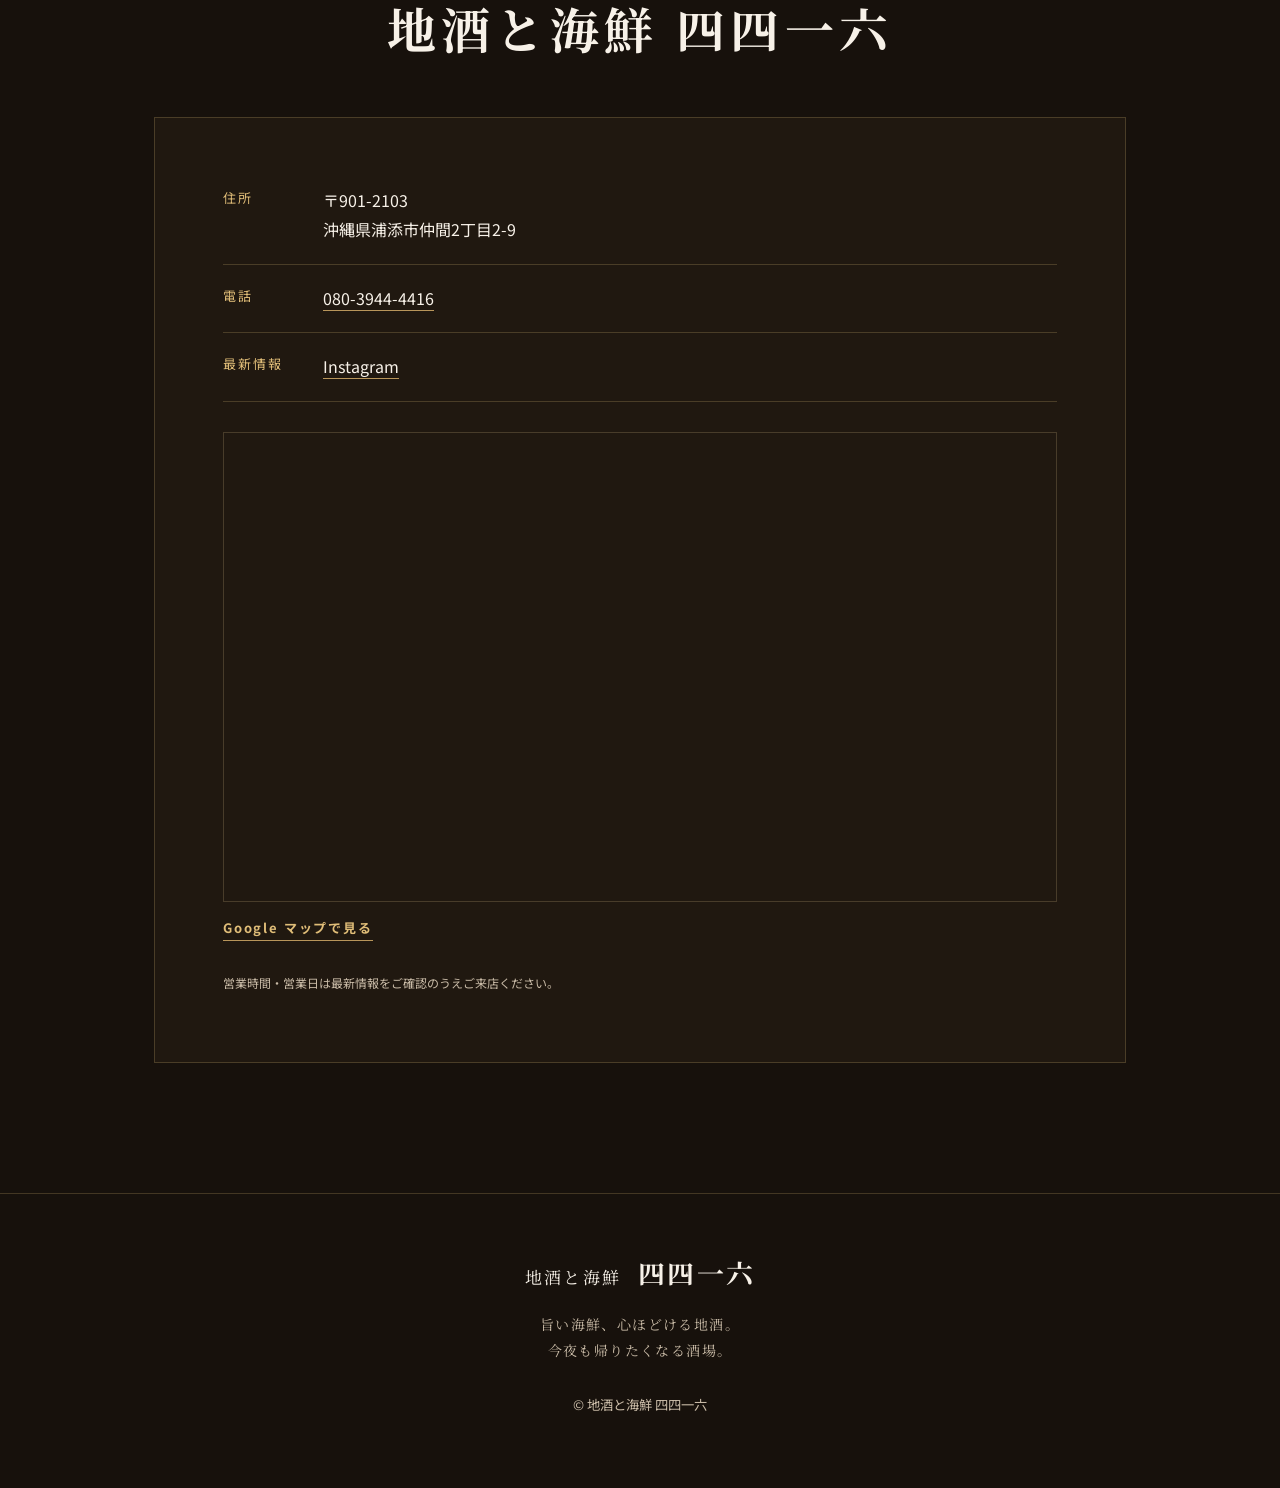
==== commit ac2da454: "Add files via upload" ====
--- a/index.html
+++ b/index.html
@@ -15,7 +15,7 @@
       href="https://fonts.googleapis.com/css2?family=Noto+Sans+JP:wght@400;500;700&family=Noto+Serif+JP:wght@500;700;900&display=swap"
       rel="stylesheet"
     >
-    <link rel="stylesheet" href="styles.css?v=20260526-3">
+    <link rel="stylesheet" href="styles.css?v=20260529-map2">
     <script defer src="script.js"></script>
     <script type="application/ld+json">
       {
--- a/styles.css
+++ b/styles.css
@@ -665,8 +665,8 @@
 
 .access-card {
   display: grid;
-  grid-template-columns: 1fr 300px;
-  gap: clamp(34px, 7vw, 80px);
+  grid-template-columns: 1fr;
+  gap: 30px;
   padding: clamp(36px, 7vw, 68px);
   margin-top: 46px;
   border: 1px solid var(--line);
@@ -703,13 +703,14 @@
 }
 
 .access-map {
+  width: 100%;
   align-self: stretch;
 }
 
 .access-map iframe {
   display: block;
   width: 100%;
-  min-height: 270px;
+  min-height: clamp(320px, 48vw, 470px);
   border: 1px solid var(--line);
   filter: saturate(0.78) contrast(0.96);
 }
@@ -938,11 +939,11 @@
   }
 
   .access-map {
-    margin-top: 30px;
+    margin-top: 16px;
   }
 
   .access-map iframe {
-    min-height: 260px;
+    min-height: 320px;
   }
 
   .access-note {
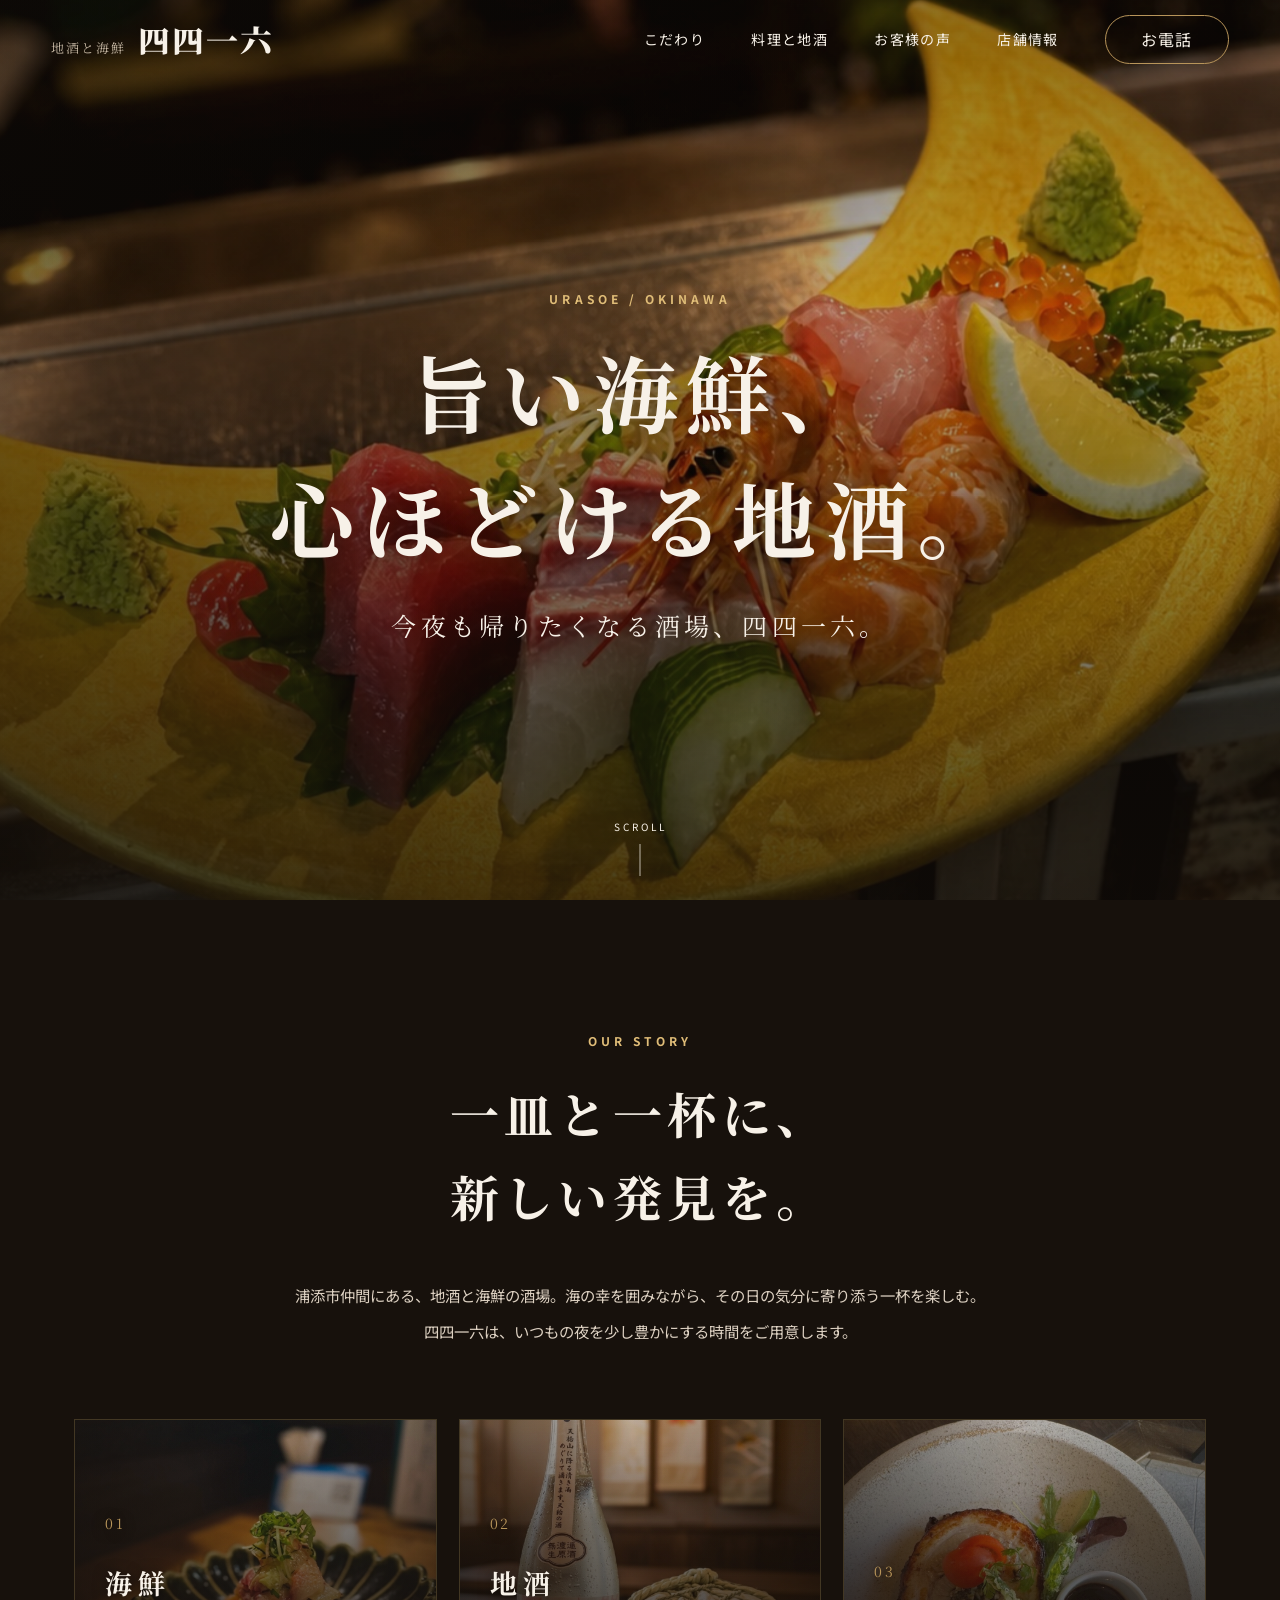
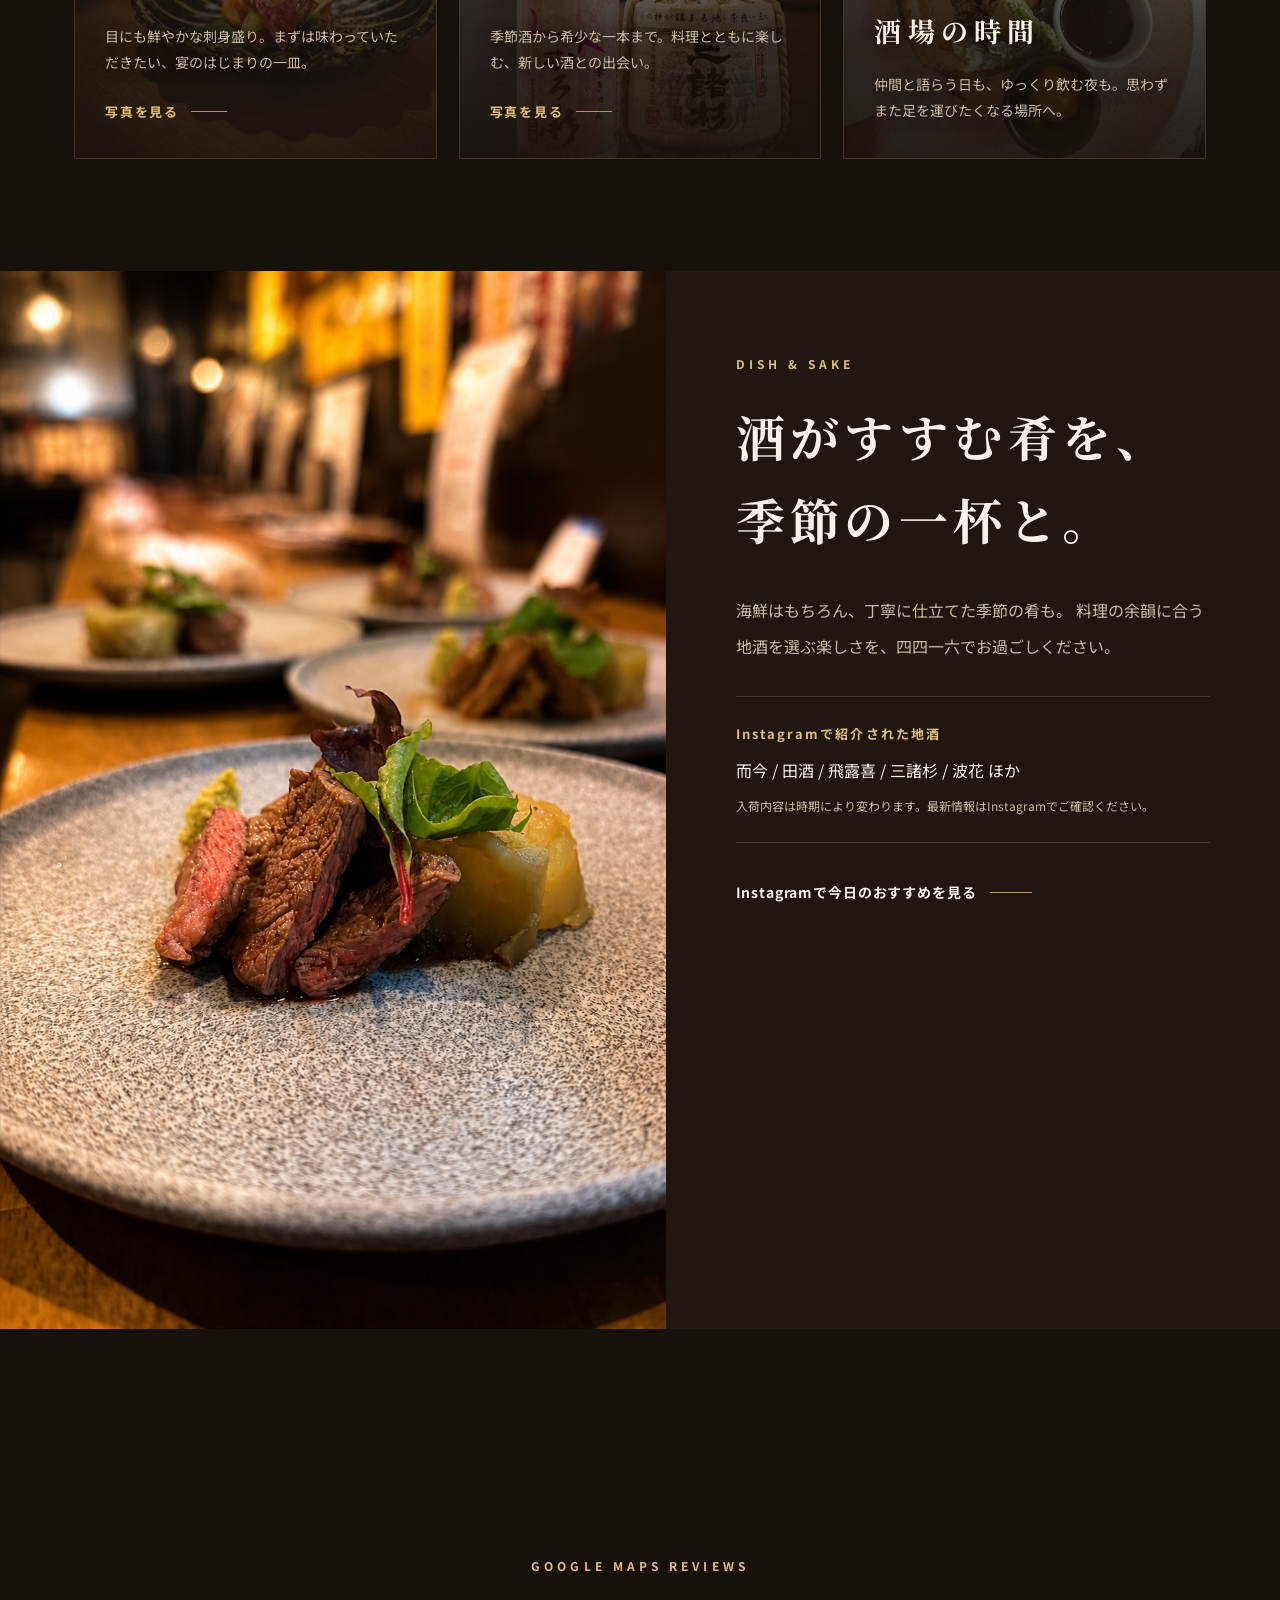
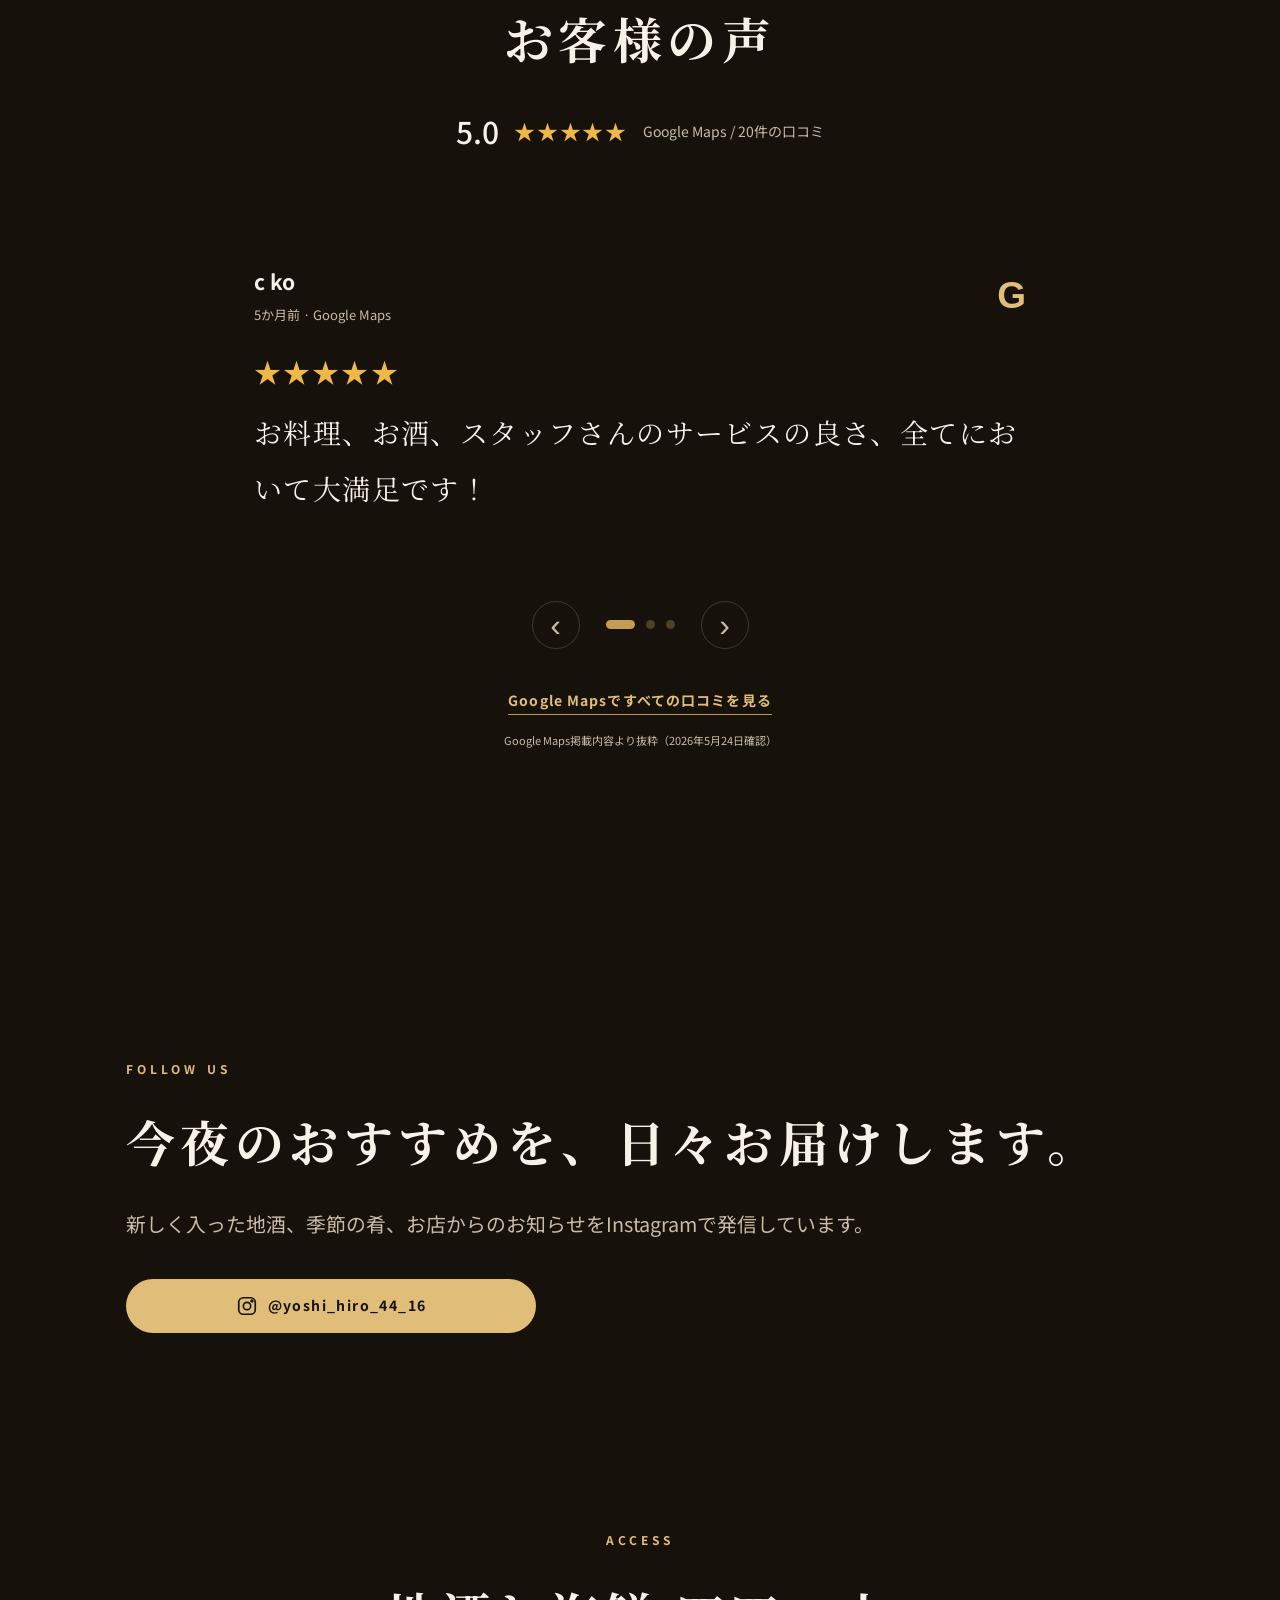
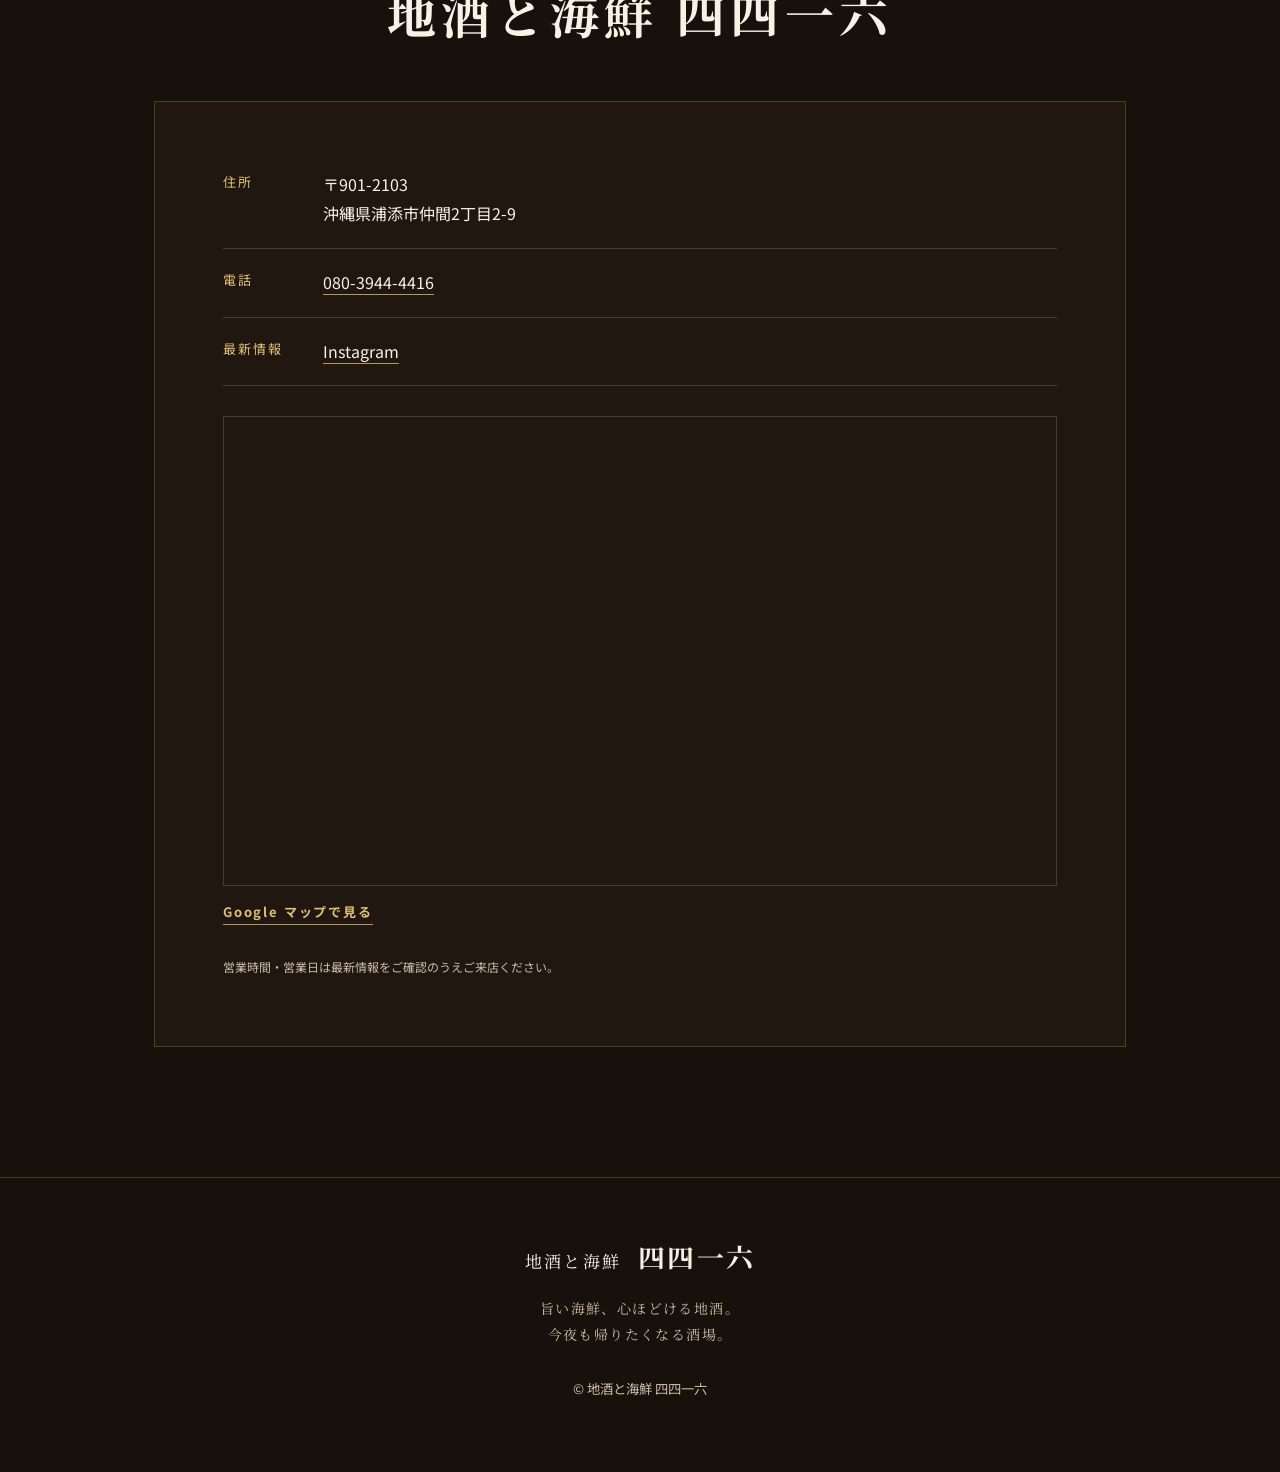
==== commit c150d047: "Add seafood and sake galleries" ====
--- a/index.html
+++ b/index.html
@@ -15,7 +15,7 @@
       href="https://fonts.googleapis.com/css2?family=Noto+Sans+JP:wght@400;500;700&family=Noto+Serif+JP:wght@500;700;900&display=swap"
       rel="stylesheet"
     >
-    <link rel="stylesheet" href="styles.css?v=20260529-map2">
+    <link rel="stylesheet" href="styles.css?v=20260611-sake-gallery">
     <script defer src="script.js"></script>
     <script type="application/ld+json">
       {
@@ -73,23 +73,24 @@
           <h2>一皿と一杯に、<br>新しい発見を。</h2>
         </div>
         <p class="intro-text reveal">
-          浦添市仲間にある、地酒と海鮮の酒場。海の幸を囲みながら、
-          その日の気分に寄り添う一杯を楽しむ。四四一六は、
-          いつもの夜を少し豊かにする時間をご用意します。
+          <span>浦添市仲間にある、地酒と海鮮の酒場。海の幸を囲みながら、その日の気分に寄り添う一杯を楽しむ。</span>
+          <span>四四一六は、いつもの夜を少し豊かにする時間をご用意します。</span>
         </p>
         <div class="promise-grid">
-          <article class="promise promise-with-image promise-seafood reveal">
+          <a class="promise promise-with-image promise-seafood promise-link reveal" href="seafood.html" aria-label="海鮮の写真ギャラリーを見る">
             <img class="promise-image" src="kaisen-dish.jpg" alt="海鮮の一皿" loading="lazy">
             <span class="promise-number">01</span>
             <h3>海鮮</h3>
             <p>目にも鮮やかな刺身盛り。まずは味わっていただきたい、宴のはじまりの一皿。</p>
-          </article>
-          <article class="promise promise-with-image reveal">
+            <span class="promise-link-label">写真を見る</span>
+          </a>
+          <a class="promise promise-with-image promise-link reveal" href="sake.html" aria-label="地酒の写真ギャラリーを見る">
             <img class="promise-image" src="jizake-sake.jpg" alt="地酒の瓶と菰樽" loading="lazy">
             <span class="promise-number">02</span>
             <h3>地酒</h3>
             <p>季節酒から希少な一本まで。料理とともに楽しむ、新しい酒との出会い。</p>
-          </article>
+            <span class="promise-link-label">写真を見る</span>
+          </a>
           <article class="promise promise-with-image promise-time reveal">
             <img class="promise-image" src="izakaya-time.jpg" alt="酒場で楽しむ季節の一皿" loading="lazy">
             <span class="promise-number">03</span>
@@ -198,7 +199,7 @@
       <section class="instagram-band">
         <div class="band-copy reveal">
           <p class="overline">FOLLOW US</p>
-          <h2>今夜のおすすめを、<br>日々お届けします。</h2>
+          <h2>今夜のおすすめを、日々お届けします。</h2>
           <p>新しく入った地酒、季節の肴、お店からのお知らせをInstagramで発信しています。</p>
         </div>
         <a
@@ -206,7 +207,14 @@
           href="https://www.instagram.com/yoshi_hiro_44_16/"
           target="_blank"
           rel="noreferrer"
-        >@yoshi_hiro_44_16</a>
+        >
+          <svg class="instagram-icon" viewBox="0 0 24 24" aria-hidden="true">
+            <rect x="3" y="3" width="18" height="18" rx="5"></rect>
+            <circle cx="12" cy="12" r="4"></circle>
+            <circle cx="17.4" cy="6.6" r="1"></circle>
+          </svg>
+          <span>@yoshi_hiro_44_16</span>
+        </a>
       </section>
 
       <section class="access" id="access">
--- a/styles.css
+++ b/styles.css
@@ -290,12 +290,17 @@
 }
 
 .intro-text {
-  max-width: 680px;
+  max-width: 1040px;
   margin: 38px auto 70px;
   color: #ddd1c2;
-  font-size: 16px;
+  font-size: clamp(14px, 1.2vw, 16px);
   line-height: 2.35;
   text-align: center;
+}
+
+.intro-text span {
+  display: block;
+  white-space: nowrap;
 }
 
 .promise-grid {
@@ -353,6 +358,38 @@
   color: rgba(250, 246, 237, 0.84);
 }
 
+.promise-link {
+  color: inherit;
+  cursor: pointer;
+  transition: border-color 220ms ease, transform 220ms ease;
+}
+
+.promise-link:hover,
+.promise-link:focus-visible {
+  border-color: rgba(224, 189, 120, 0.58);
+  transform: translateY(-3px);
+}
+
+.promise-link-label {
+  position: relative;
+  z-index: 2;
+  display: inline-flex;
+  align-items: center;
+  gap: 12px;
+  margin-top: 24px;
+  color: var(--gold-light);
+  font-size: 13px;
+  font-weight: 700;
+  letter-spacing: 0.14em;
+}
+
+.promise-link-label::after {
+  width: 36px;
+  height: 1px;
+  content: "";
+  background: var(--gold);
+}
+
 .promise-seafood .promise-image {
   object-position: 50% 72%;
 }
@@ -455,27 +492,44 @@
 }
 
 .instagram-band {
-  display: flex;
-  gap: 32px;
-  align-items: center;
-  justify-content: space-between;
+  display: block;
   max-width: 1180px;
   padding: clamp(48px, 7vw, 76px);
   margin: 0 auto clamp(75px, 10vw, 120px);
   border: 0;
   background: transparent;
+  text-align: left;
 }
 
 .band-copy p:not(.overline) {
-  max-width: 500px;
+  max-width: 100%;
   margin: 20px 0 0;
   color: var(--ink-muted);
+  font-size: clamp(15px, 1.55vw, 20px);
+  line-height: 2;
+  white-space: nowrap;
+}
+
+.band-copy h2 {
+  white-space: nowrap;
 }
 
 .button.instagram {
-  flex-shrink: 0;
+  min-width: min(410px, 100%);
+  margin-top: 36px;
   color: var(--night);
   background: var(--gold-light);
+}
+
+.instagram-icon {
+  width: 22px;
+  height: 22px;
+  margin-right: 10px;
+  fill: none;
+  stroke: currentColor;
+  stroke-linecap: round;
+  stroke-linejoin: round;
+  stroke-width: 1.8;
 }
 
 .reviews {
@@ -759,6 +813,162 @@
   letter-spacing: 0.1em;
 }
 
+.gallery-hero {
+  max-width: 1180px;
+  padding: 150px 24px 48px;
+  margin: 0 auto;
+}
+
+.gallery-hero-copy {
+  max-width: 760px;
+  padding-bottom: 34px;
+  border-bottom: 1px solid var(--line);
+}
+
+.gallery-hero h1 {
+  margin: 0;
+  font-family: var(--serif);
+  font-size: clamp(48px, 8vw, 92px);
+  letter-spacing: 0.18em;
+  line-height: 1.35;
+}
+
+.gallery-hero p:not(.overline) {
+  max-width: 100%;
+  margin: 22px 0 0;
+  color: var(--ink-muted);
+  font-size: clamp(15px, 1.28vw, 18px);
+  line-height: 2.2;
+  white-space: nowrap;
+}
+
+.seafood-gallery {
+  display: grid;
+  grid-template-columns: repeat(2, minmax(0, 1fr));
+  gap: 18px;
+  max-width: 1180px;
+  padding: 0 24px clamp(72px, 10vw, 118px);
+  margin: 0 auto;
+}
+
+.gallery-item {
+  position: relative;
+  display: block;
+  overflow: hidden;
+  min-height: 0;
+  padding: 0;
+  cursor: pointer;
+  border: 1px solid var(--line);
+  background: #130e0a;
+  aspect-ratio: 1 / 1;
+}
+
+.gallery-item::after {
+  position: absolute;
+  inset: 0;
+  content: "";
+  background:
+    radial-gradient(circle at 50% 55%, transparent 40%, rgba(18, 13, 9, 0.28) 100%),
+    linear-gradient(180deg, transparent 54%, rgba(18, 13, 9, 0.42) 100%);
+  opacity: 0.7;
+  transition: opacity 260ms ease;
+}
+
+.gallery-item img {
+  width: 100%;
+  height: 100%;
+  object-fit: cover;
+  transform: scale(1.015);
+  transition: transform 420ms ease, filter 420ms ease;
+}
+
+.gallery-item:hover img,
+.gallery-item:focus-visible img {
+  filter: saturate(1.08) contrast(1.04);
+  transform: scale(1.055);
+}
+
+.gallery-item:hover::after,
+.gallery-item:focus-visible::after {
+  opacity: 0.28;
+}
+
+.gallery-back {
+  max-width: 1180px;
+  padding: 0 24px 92px;
+  margin: 0 auto;
+}
+
+.lightbox {
+  position: fixed;
+  inset: 0;
+  z-index: 80;
+  display: grid;
+  place-items: center;
+  padding: clamp(18px, 4vw, 54px);
+  visibility: hidden;
+  background: rgba(11, 8, 6, 0);
+  opacity: 0;
+  transition: opacity 340ms ease, visibility 340ms, background 340ms ease;
+}
+
+.lightbox.is-open {
+  visibility: visible;
+  background:
+    radial-gradient(circle at 50% 50%, rgba(184, 149, 90, 0.14), transparent 45%),
+    rgba(11, 8, 6, 0.88);
+  opacity: 1;
+}
+
+.lightbox-frame {
+  position: relative;
+  overflow: hidden;
+  max-width: min(1080px, 100%);
+  max-height: min(82svh, 900px);
+  border: 1px solid rgba(224, 189, 120, 0.36);
+  box-shadow: 0 28px 90px rgba(0, 0, 0, 0.58);
+  opacity: 0;
+  transform: scale(0.96) translateY(14px);
+  filter: blur(10px);
+  transition: opacity 380ms ease, transform 420ms ease, filter 420ms ease;
+}
+
+.lightbox.is-open .lightbox-frame {
+  opacity: 1;
+  transform: scale(1) translateY(0);
+  filter: blur(0);
+}
+
+.lightbox-frame img {
+  width: 100%;
+  max-height: min(82svh, 900px);
+  object-fit: contain;
+  background: #0d0906;
+}
+
+.lightbox-close {
+  position: fixed;
+  top: clamp(16px, 3vw, 30px);
+  right: clamp(16px, 3vw, 30px);
+  z-index: 2;
+  display: grid;
+  width: 48px;
+  height: 48px;
+  place-items: center;
+  color: var(--ink);
+  font-size: 30px;
+  line-height: 1;
+  cursor: pointer;
+  border: 1px solid rgba(224, 189, 120, 0.44);
+  border-radius: 50%;
+  background: rgba(23, 17, 12, 0.68);
+  backdrop-filter: blur(10px);
+}
+
+body.lightbox-lock {
+  overflow: hidden;
+}
+
 .mobile-dock,
 .mobile-only {
   display: none;
@@ -842,6 +1052,10 @@
     text-align: left;
   }
 
+  .intro-text span {
+    white-space: normal;
+  }
+
   .promise-grid,
   .signature,
   .access-card {
@@ -855,6 +1069,11 @@
 
   .promise-with-image {
     min-height: 320px;
+  }
+
+  .promise-link:hover,
+  .promise-link:focus-visible {
+    transform: none;
   }
 
   .signature {
@@ -880,6 +1099,11 @@
   .band-copy h2 {
     font-size: clamp(25px, 6.5vw, 29px);
     letter-spacing: 0.06em;
+    white-space: normal;
+  }
+
+  .band-copy p:not(.overline) {
+    white-space: normal;
   }
 
   .instagram-band .button {
@@ -948,6 +1172,44 @@
 
   .access-note {
     margin-top: 24px;
+  }
+
+  .gallery-hero {
+    padding: 106px 22px 36px;
+  }
+
+  .gallery-hero h1 {
+    font-size: clamp(42px, 14vw, 62px);
+  }
+
+  .gallery-hero p:not(.overline) {
+    line-height: 2;
+    white-space: normal;
+  }
+
+  .seafood-gallery {
+    grid-template-columns: 1fr;
+    gap: 13px;
+    padding-right: 18px;
+    padding-left: 18px;
+  }
+
+  .gallery-item {
+    aspect-ratio: 4 / 3;
+  }
+
+  .gallery-back {
+    padding: 0 22px 92px;
+  }
+
+  .lightbox {
+    padding: 16px;
+  }
+
+  .lightbox-close {
+    width: 44px;
+    height: 44px;
+    font-size: 27px;
   }
 
   .mobile-dock {
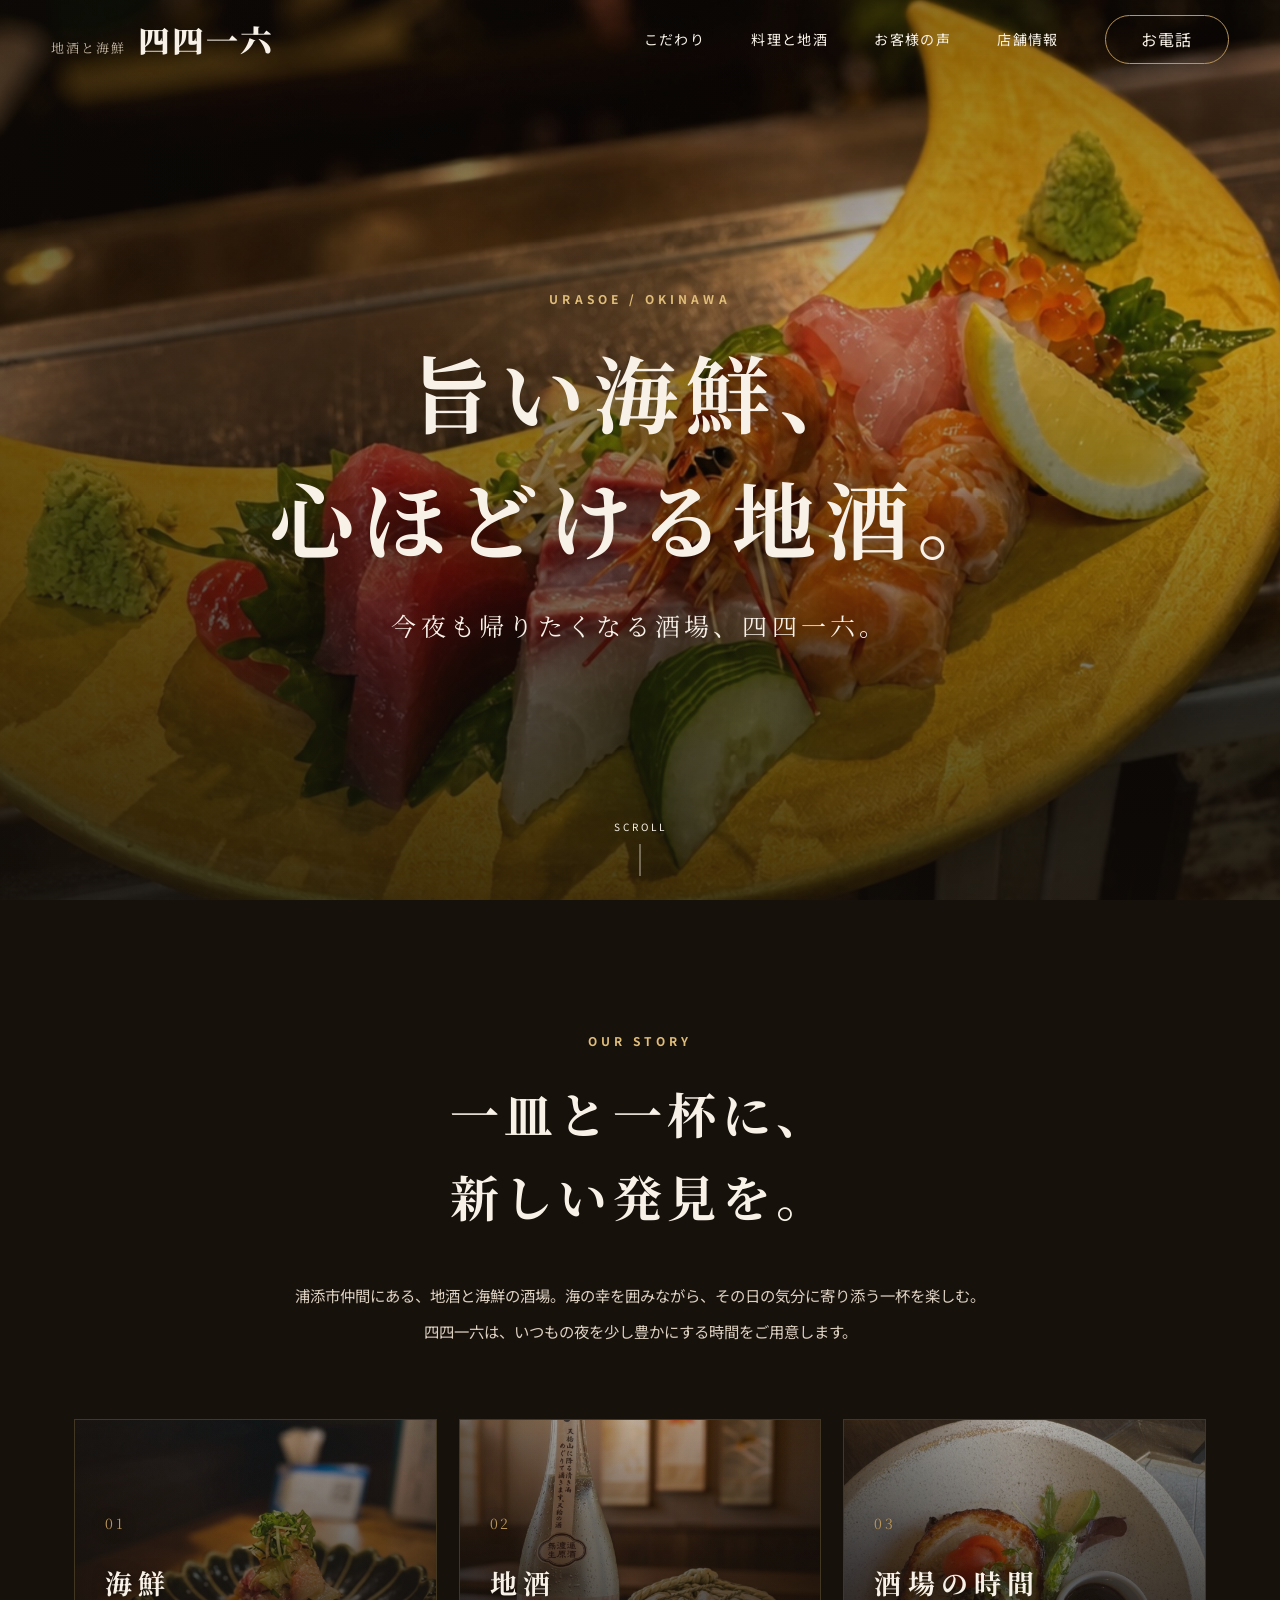
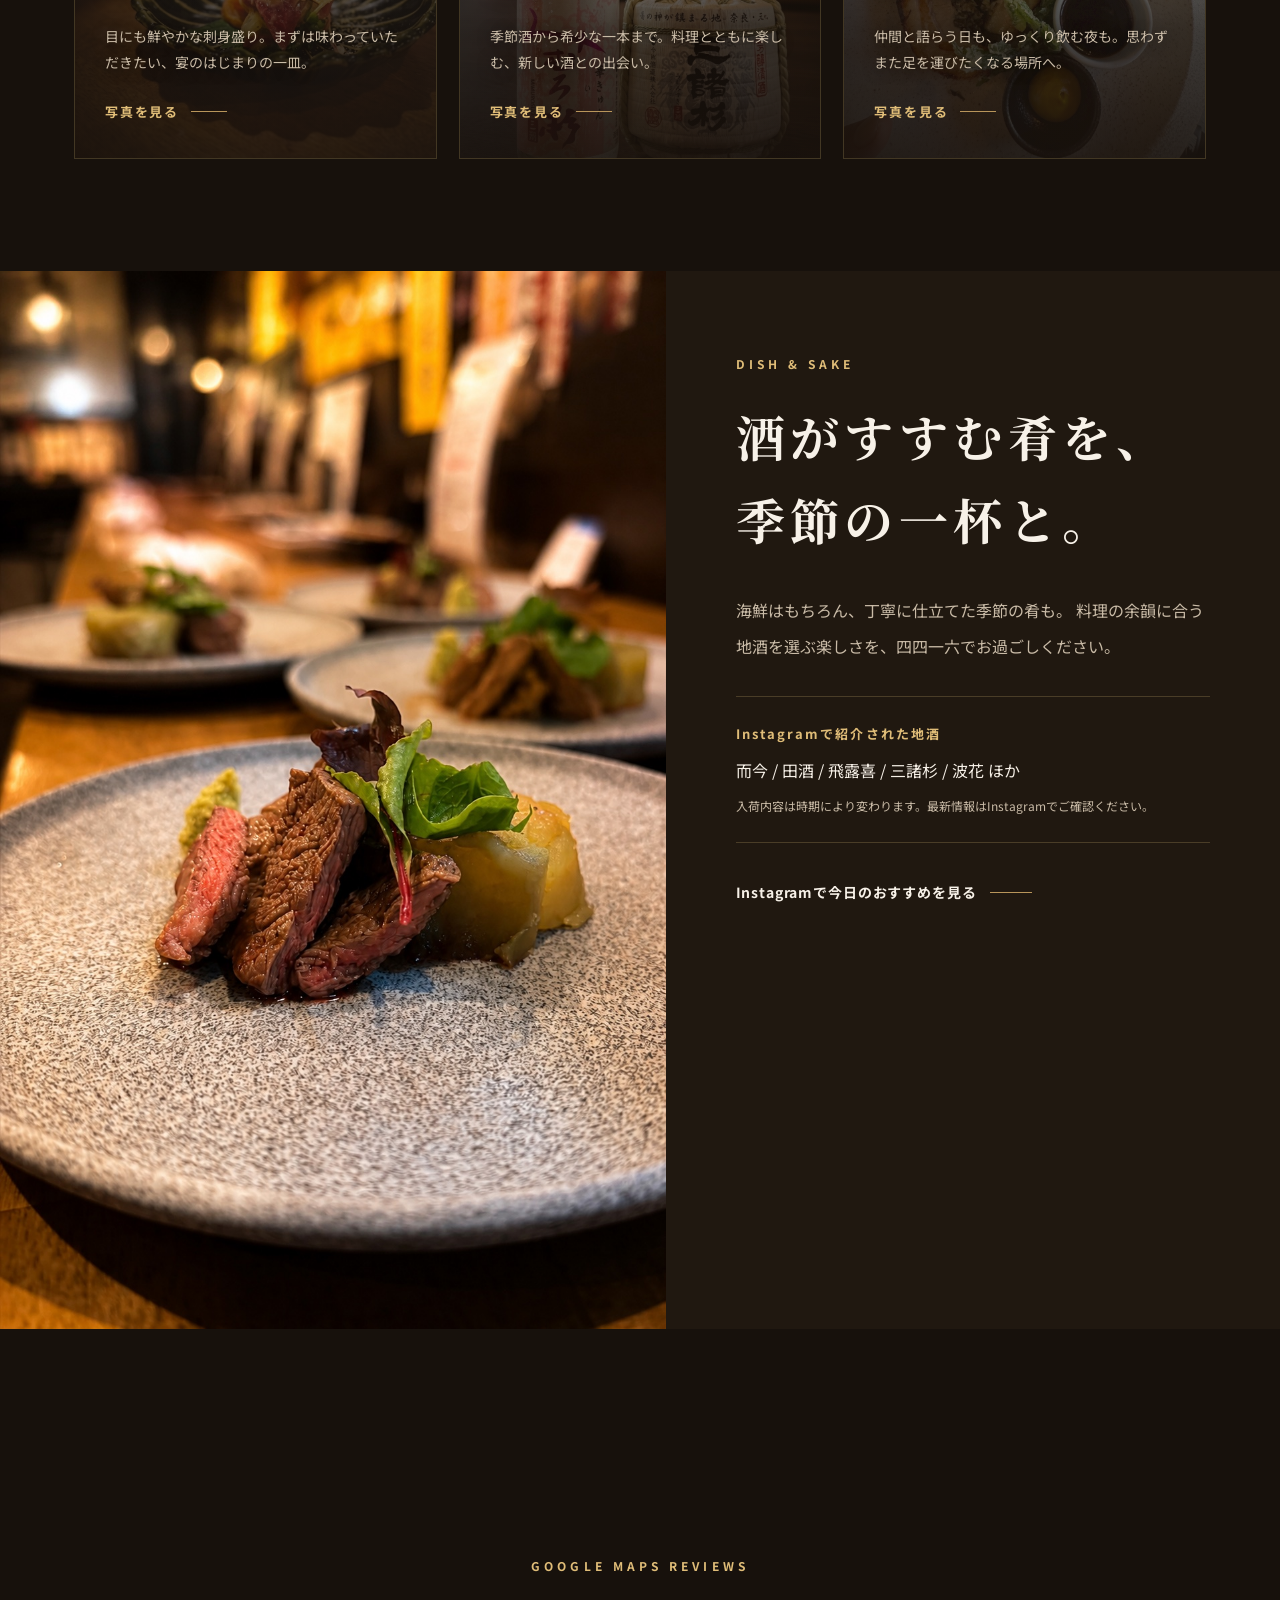
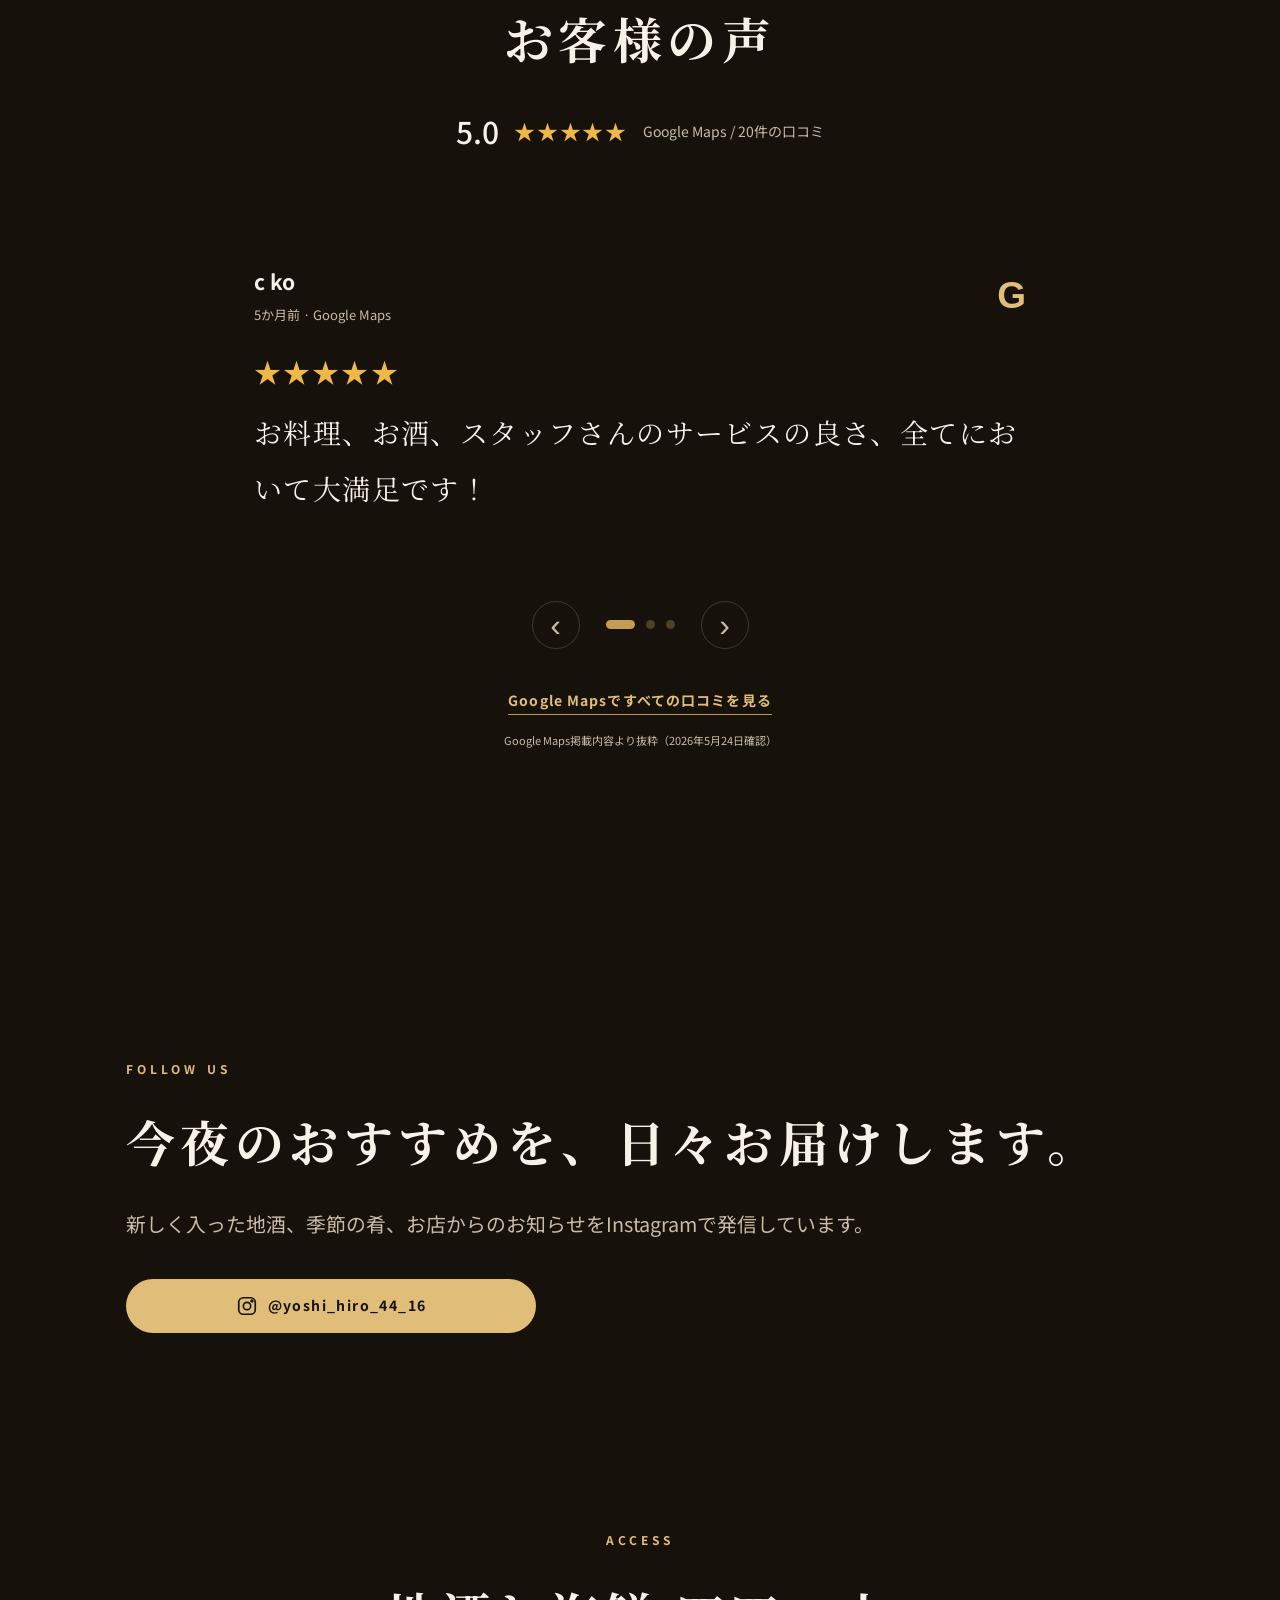
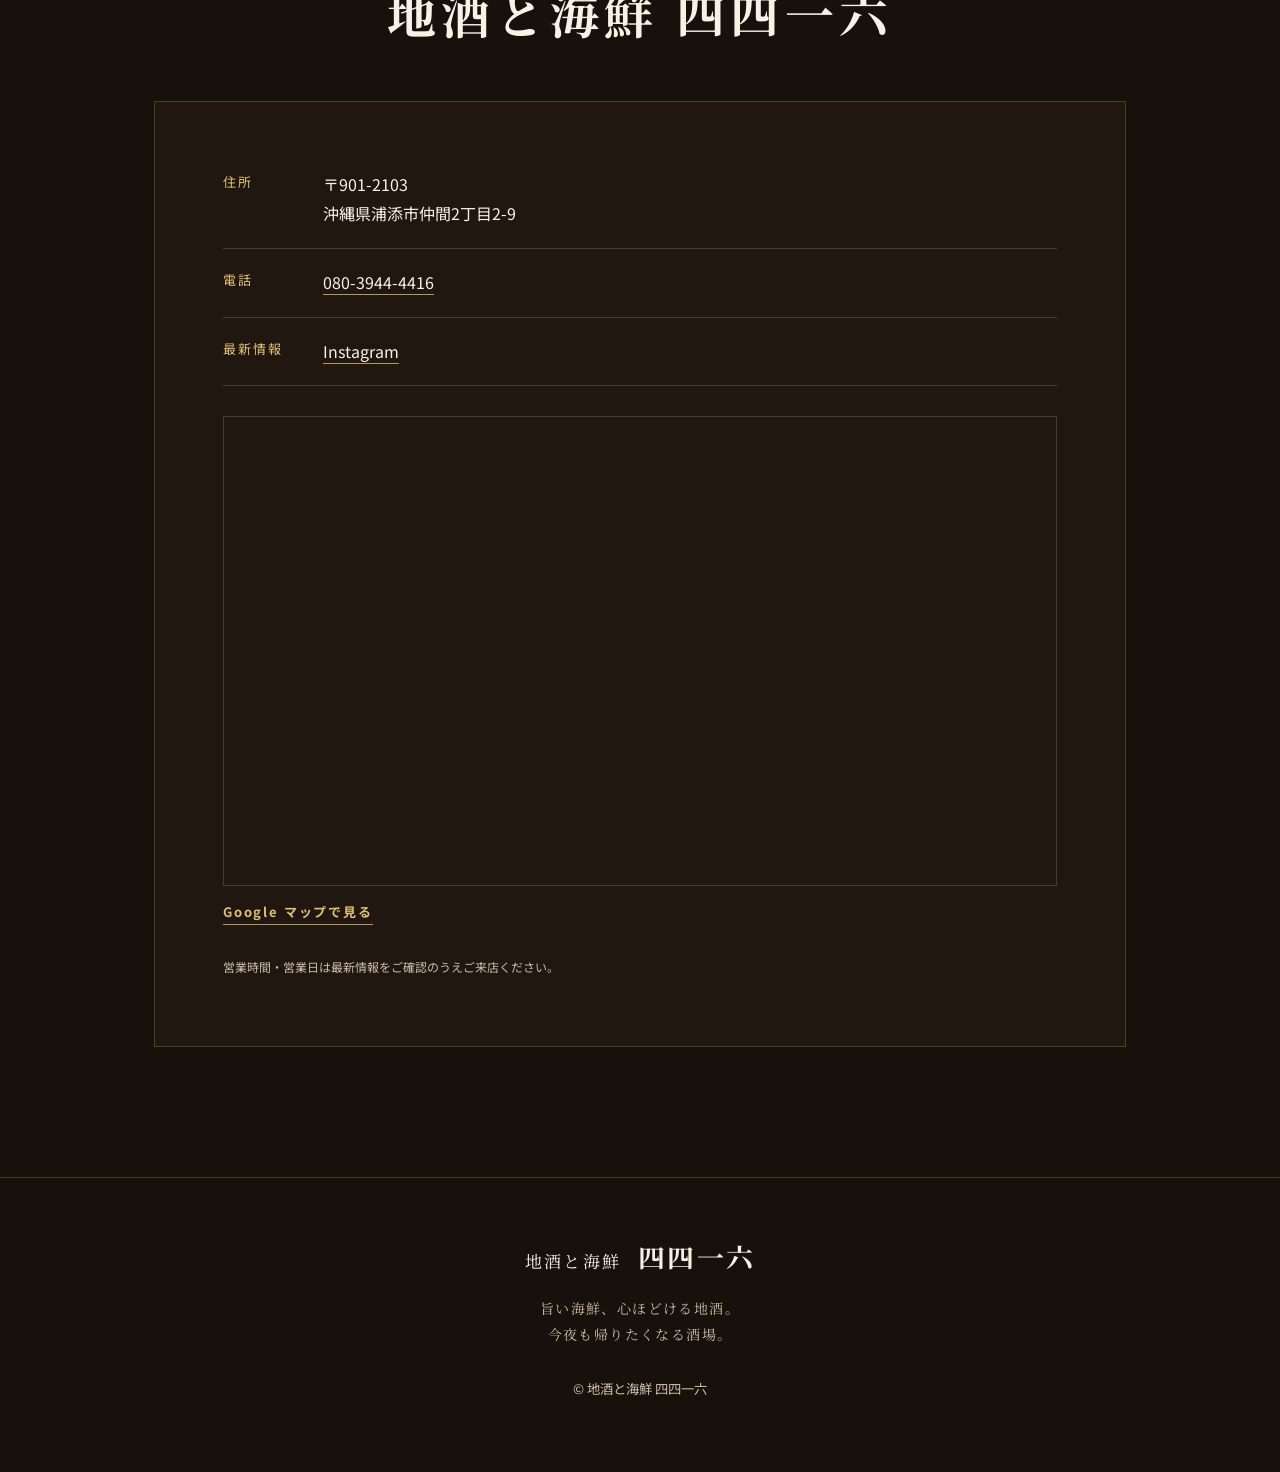
==== commit 66834c0f: "Add bar time gallery" ====
--- a/index.html
+++ b/index.html
@@ -15,7 +15,7 @@
       href="https://fonts.googleapis.com/css2?family=Noto+Sans+JP:wght@400;500;700&family=Noto+Serif+JP:wght@500;700;900&display=swap"
       rel="stylesheet"
     >
-    <link rel="stylesheet" href="styles.css?v=20260611-sake-gallery">
+    <link rel="stylesheet" href="styles.css?v=20260612-bar-gallery">
     <script defer src="script.js"></script>
     <script type="application/ld+json">
       {
@@ -91,12 +91,13 @@
             <p>季節酒から希少な一本まで。料理とともに楽しむ、新しい酒との出会い。</p>
             <span class="promise-link-label">写真を見る</span>
           </a>
-          <article class="promise promise-with-image promise-time reveal">
+          <a class="promise promise-with-image promise-time promise-link reveal" href="bar.html" aria-label="酒場の時間の写真ギャラリーを見る">
             <img class="promise-image" src="izakaya-time.jpg" alt="酒場で楽しむ季節の一皿" loading="lazy">
             <span class="promise-number">03</span>
             <h3>酒場の時間</h3>
             <p>仲間と語らう日も、ゆっくり飲む夜も。思わずまた足を運びたくなる場所へ。</p>
-          </article>
+            <span class="promise-link-label">写真を見る</span>
+          </a>
         </div>
       </section>
 
